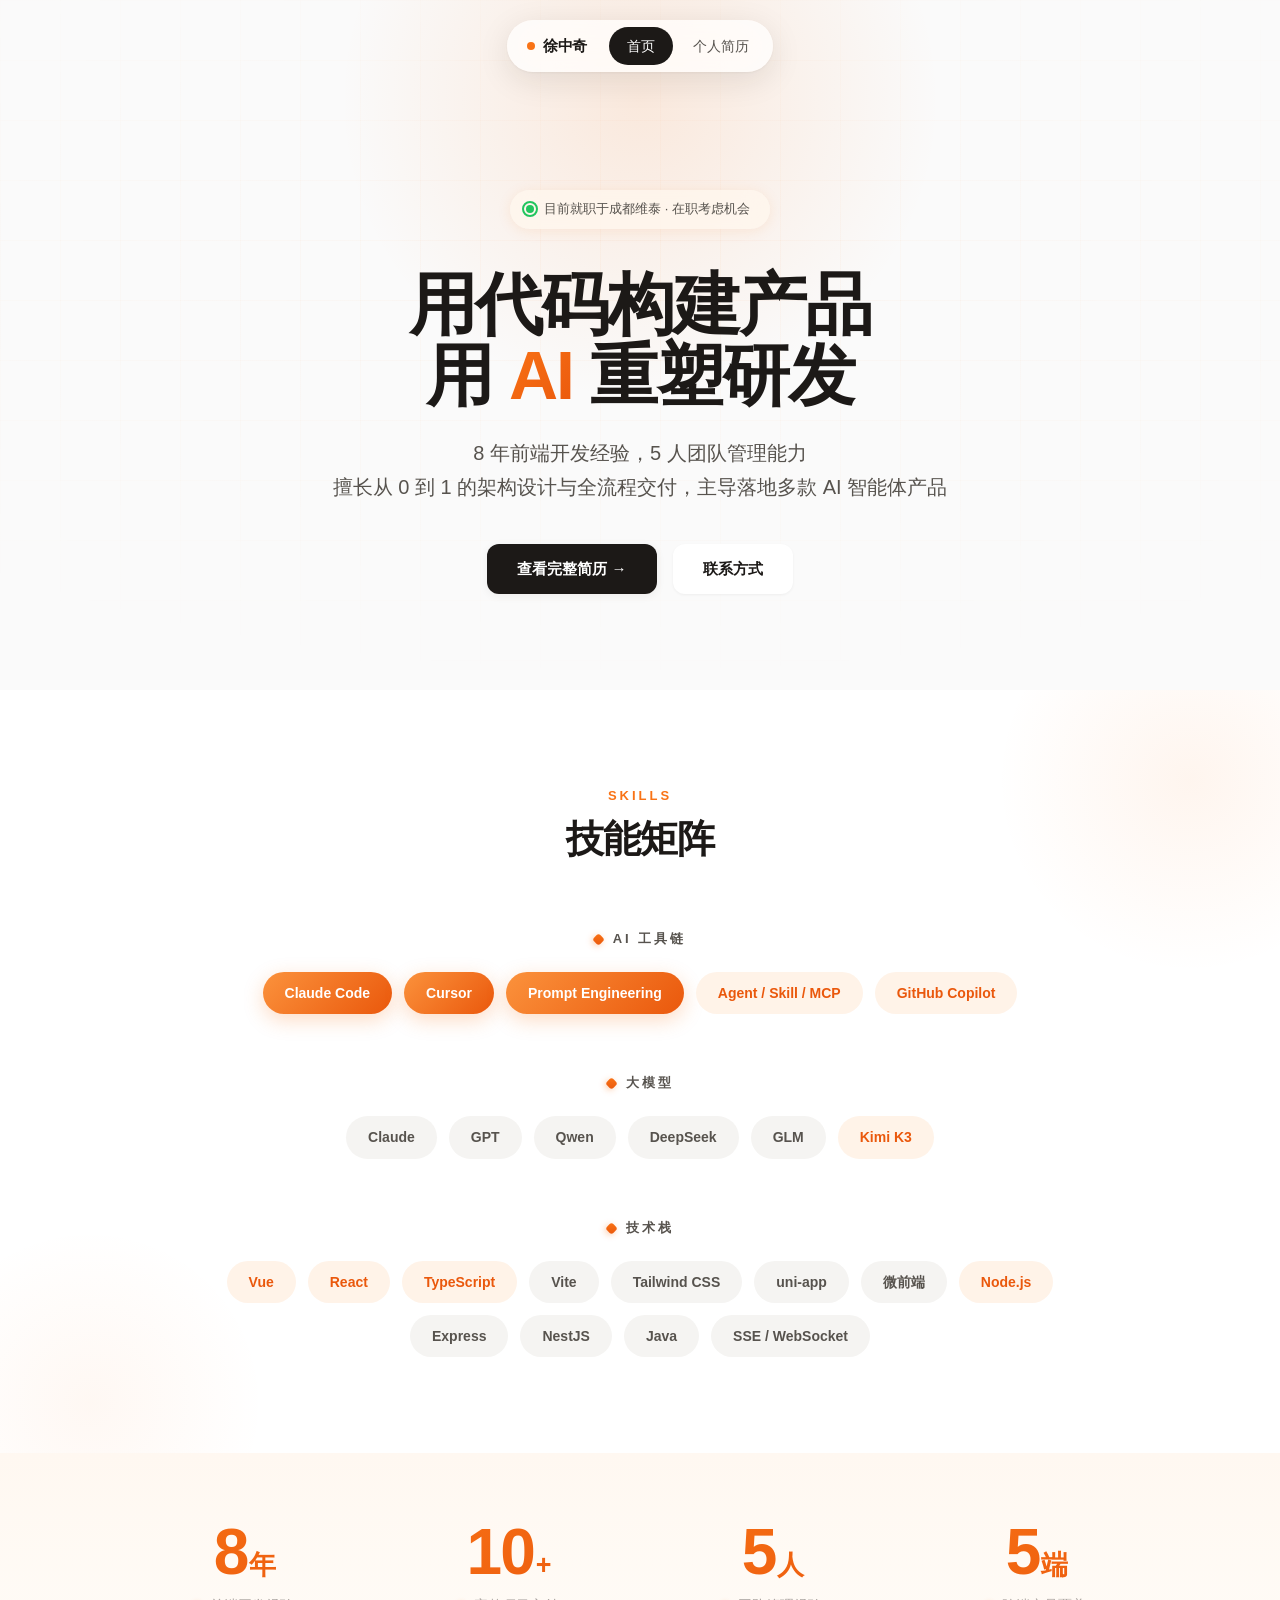
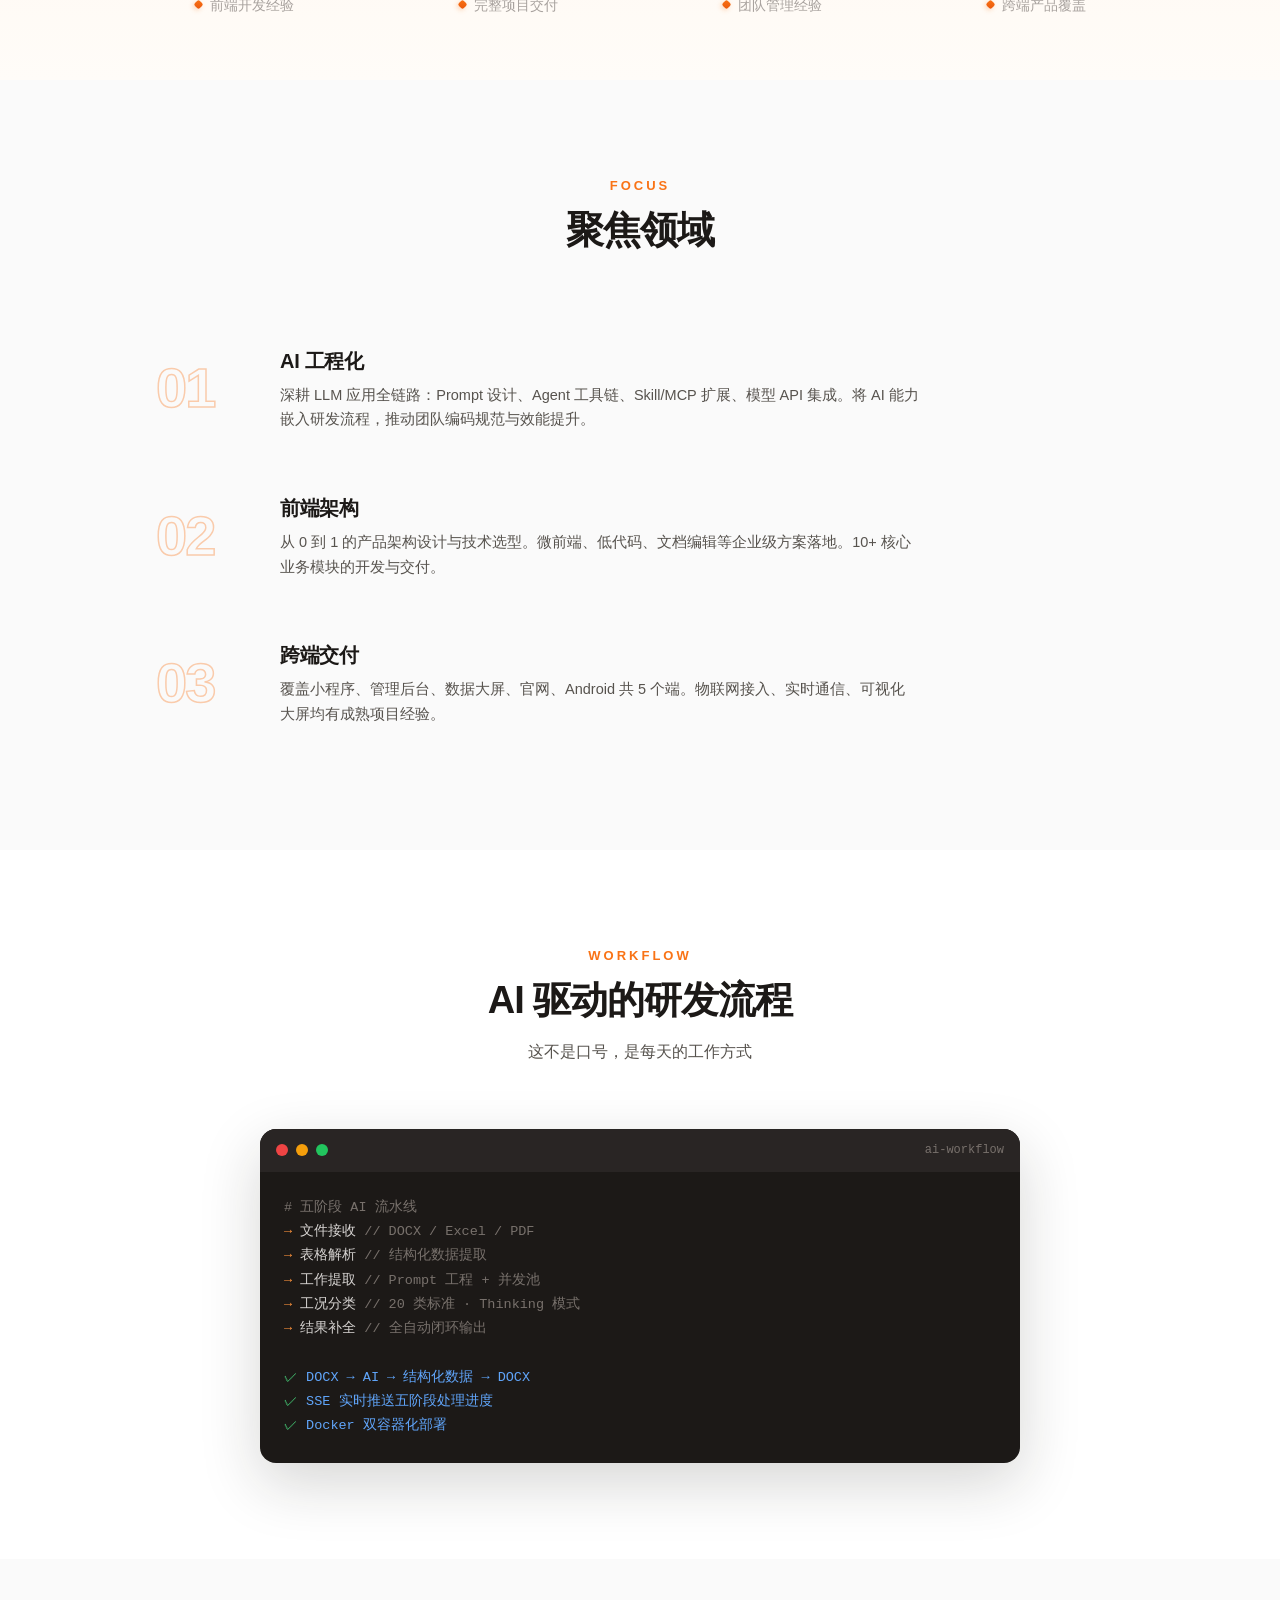
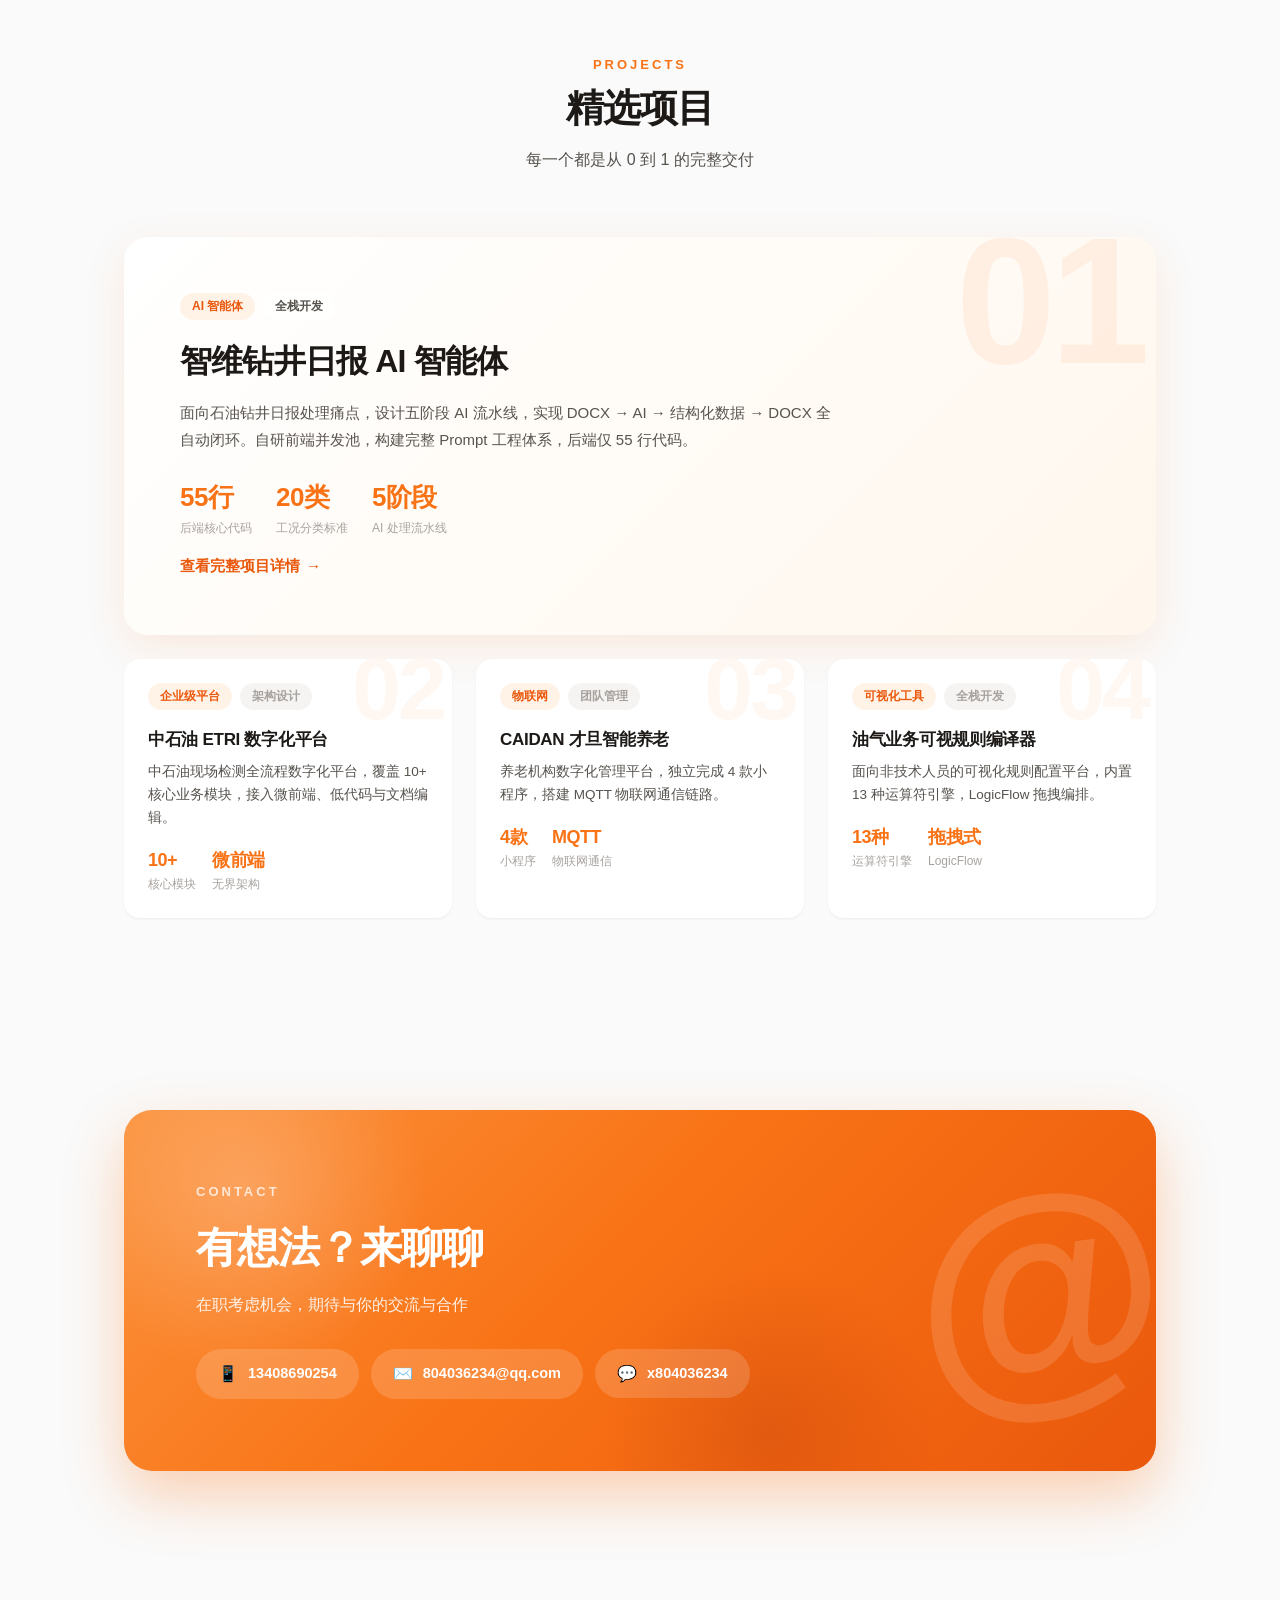
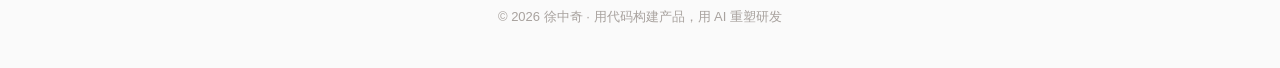
==== index.html @ 9c31835d "fix: init" ====
<!DOCTYPE html>
<html lang="zh-CN">
<head>
    <meta charset="UTF-8">
    <meta name="viewport" content="width=device-width, initial-scale=1.0">
    <title>徐中奇 - 前端工程师 / AI 工程化实践者</title>
    <link rel="stylesheet" href="css/style.css">
    <noscript><style>
        .reveal { opacity: 1 !important; transform: none !important; }
        .group-tags .tag { opacity: 1 !important; transform: none !important; }
    </style></noscript>
</head>
<body>
    <!-- 悬浮胶囊导航 -->
    <nav class="navbar">
        <div class="nav-pill">
            <a href="index.html" class="nav-brand"><span class="dot"></span>徐中奇</a>
            <div class="nav-menu">
                <a href="index.html" class="nav-link active">首页</a>
                <a href="resume.html" class="nav-link">个人简历</a>
            </div>
        </div>
    </nav>

    <!-- Hero -->
    <section class="hero">
        <div class="hero-inner">
            <div class="hero-tag">
                <span class="sonar"></span>
                目前就职于成都维泰 · 在职考虑机会
            </div>
            <h1>
                用代码构建产品<br>
                用 <span class="accent">AI</span> 重塑研发
            </h1>
            <p class="hero-sub">
                8 年前端开发经验，5 人团队管理能力<br>
                擅长从 0 到 1 的架构设计与全流程交付，主导落地多款 AI 智能体产品
            </p>
            <div class="hero-actions">
                <a href="resume.html" class="btn btn-primary">查看完整简历 →</a>
                <a href="#contact" class="btn btn-outline">联系方式</a>
            </div>
        </div>
    </section>

    <!-- 技能矩阵 -->
    <section class="skills-section">
        <div class="container">
            <div class="section-head reveal">
                <div class="section-kicker">Skills</div>
                <h2 class="section-title">技能矩阵</h2>
            </div>

            <div class="skills-groups">
                <div class="skill-group reveal">
                    <div class="group-label"><span class="g-dot"></span>AI 工具链</div>
                    <div class="group-tags">
                        <span class="tag t1">Claude Code</span>
                        <span class="tag t1">Cursor</span>
                        <span class="tag t1">Prompt Engineering</span>
                        <span class="tag t2">Agent / Skill / MCP</span>
                        <span class="tag t2">GitHub Copilot</span>
                    </div>
                </div>

                <div class="skill-group reveal">
                    <div class="group-label"><span class="g-dot"></span>大模型</div>
                    <div class="group-tags">
                        <span class="tag t3">Claude</span>
                        <span class="tag t3">GPT</span>
                        <span class="tag t3">Qwen</span>
                        <span class="tag t3">DeepSeek</span>
                        <span class="tag t3">GLM</span>
                        <span class="tag t2">Kimi K3</span>
                    </div>
                </div>

                <div class="skill-group reveal">
                    <div class="group-label"><span class="g-dot"></span>技术栈</div>
                    <div class="group-tags">
                        <span class="tag t2">Vue</span>
                        <span class="tag t2">React</span>
                        <span class="tag t2">TypeScript</span>
                        <span class="tag t3">Vite</span>
                        <span class="tag t3">Tailwind CSS</span>
                        <span class="tag t3">uni-app</span>
                        <span class="tag t3">微前端</span>
                        <span class="tag t2">Node.js</span>
                        <span class="tag t3">Express</span>
                        <span class="tag t3">NestJS</span>
                        <span class="tag t3">Java</span>
                        <span class="tag t3">SSE / WebSocket</span>
                    </div>
                </div>
            </div>
        </div>
    </section>

    <!-- 数字统计 -->
    <section class="stats-section">
        <div class="container">
            <div class="stats-grid reveal">
                <div class="stat-item">
                    <div class="num" data-target="8" data-suffix="年">0</div>
                    <div class="label">前端开发经验</div>
                </div>
                <div class="stat-item">
                    <div class="num" data-target="10" data-suffix="+">0</div>
                    <div class="label">完整项目交付</div>
                </div>
                <div class="stat-item">
                    <div class="num" data-target="5" data-suffix="人">0</div>
                    <div class="label">团队管理经验</div>
                </div>
                <div class="stat-item">
                    <div class="num" data-target="5" data-suffix="端">0</div>
                    <div class="label">跨端产品覆盖</div>
                </div>
            </div>
        </div>
    </section>

    <!-- 聚焦领域 -->
    <section class="section">
        <div class="container">
            <div class="section-head reveal">
                <div class="section-kicker">Focus</div>
                <h2 class="section-title">聚焦领域</h2>
            </div>
            <div class="focus-list reveal">
                <div class="focus-row">
                    <div class="focus-num">01</div>
                    <div class="focus-body">
                        <h3>AI 工程化</h3>
                        <p>深耕 LLM 应用全链路：Prompt 设计、Agent 工具链、Skill/MCP 扩展、模型 API 集成。将 AI 能力嵌入研发流程，推动团队编码规范与效能提升。</p>
                    </div>
                    <div class="focus-arrow">→</div>
                </div>
                <div class="focus-row">
                    <div class="focus-num">02</div>
                    <div class="focus-body">
                        <h3>前端架构</h3>
                        <p>从 0 到 1 的产品架构设计与技术选型。微前端、低代码、文档编辑等企业级方案落地。10+ 核心业务模块的开发与交付。</p>
                    </div>
                    <div class="focus-arrow">→</div>
                </div>
                <div class="focus-row">
                    <div class="focus-num">03</div>
                    <div class="focus-body">
                        <h3>跨端交付</h3>
                        <p>覆盖小程序、管理后台、数据大屏、官网、Android 共 5 个端。物联网接入、实时通信、可视化大屏均有成熟项目经验。</p>
                    </div>
                    <div class="focus-arrow">→</div>
                </div>
            </div>
        </div>
    </section>

    <!-- AI 工作方式 -->
    <section class="terminal-section">
        <div class="container">
            <div class="section-head reveal">
                <div class="section-kicker">Workflow</div>
                <h2 class="section-title">AI 驱动的研发流程</h2>
                <p class="section-desc">这不是口号，是每天的工作方式</p>
            </div>
            <div class="terminal reveal">
                <div class="terminal-bar">
                    <div class="terminal-dot r"></div>
                    <div class="terminal-dot y"></div>
                    <div class="terminal-dot g"></div>
                    <div class="terminal-title">ai-workflow</div>
                </div>
                <div class="terminal-body">
                    <div><span class="c1"># 五阶段 AI 流水线</span></div>
                    <div><span class="c2">→</span> 文件接收 <span class="c1">// DOCX / Excel / PDF</span></div>
                    <div><span class="c2">→</span> 表格解析 <span class="c1">// 结构化数据提取</span></div>
                    <div><span class="c2">→</span> 工作提取 <span class="c1">// Prompt 工程 + 并发池</span></div>
                    <div><span class="c2">→</span> 工况分类 <span class="c1">// 20 类标准 · Thinking 模式</span></div>
                    <div><span class="c2">→</span> 结果补全 <span class="c1">// 全自动闭环输出</span></div>
                    <div>&nbsp;</div>
                    <div><span class="c3">✓</span> <span class="c4">DOCX → AI → 结构化数据 → DOCX</span></div>
                    <div><span class="c3">✓</span> <span class="c4">SSE 实时推送五阶段处理进度</span></div>
                    <div><span class="c3">✓</span> <span class="c4">Docker 双容器化部署</span></div>
                </div>
            </div>
        </div>
    </section>

    <!-- 项目精选 -->
    <section class="section projects-feature">
        <div class="container">
            <div class="section-head reveal">
                <div class="section-kicker">Projects</div>
                <h2 class="section-title">精选项目</h2>
                <p class="section-desc">每一个都是从 0 到 1 的完整交付</p>
            </div>

            <!-- 主打项目 -->
            <div class="proj-hero reveal">
                <div class="proj-ghost">01</div>
                <div class="proj-hero-body">
                    <div class="project-meta">
                        <span class="project-chip">AI 智能体</span>
                        <span class="project-chip dim">全栈开发</span>
                    </div>
                    <h3>智维钻井日报 AI 智能体</h3>
                    <p>面向石油钻井日报处理痛点，设计五阶段 AI 流水线，实现 DOCX → AI → 结构化数据 → DOCX 全自动闭环。自研前端并发池，构建完整 Prompt 工程体系，后端仅 55 行代码。</p>
                    <div class="project-metrics">
                        <div class="metric">
                            <div class="val">55行</div>
                            <div class="key">后端核心代码</div>
                        </div>
                        <div class="metric">
                            <div class="val">20类</div>
                            <div class="key">工况分类标准</div>
                        </div>
                        <div class="metric">
                            <div class="val">5阶段</div>
                            <div class="key">AI 处理流水线</div>
                        </div>
                    </div>
                    <a href="resume.html" class="proj-link">查看完整项目详情 <span>→</span></a>
                </div>
            </div>

            <!-- 次要项目 -->
            <div class="proj-sub-grid reveal">
                <div class="proj-sub">
                    <div class="proj-ghost">02</div>
                    <div class="project-meta">
                        <span class="project-chip">企业级平台</span>
                        <span class="project-chip dim">架构设计</span>
                    </div>
                    <h3>中石油 ETRI 数字化平台</h3>
                    <p>中石油现场检测全流程数字化平台，覆盖 10+ 核心业务模块，接入微前端、低代码与文档编辑。</p>
                    <div class="project-metrics">
                        <div class="metric">
                            <div class="val">10+</div>
                            <div class="key">核心模块</div>
                        </div>
                        <div class="metric">
                            <div class="val">微前端</div>
                            <div class="key">无界架构</div>
                        </div>
                    </div>
                </div>
                <div class="proj-sub">
                    <div class="proj-ghost">03</div>
                    <div class="project-meta">
                        <span class="project-chip">物联网</span>
                        <span class="project-chip dim">团队管理</span>
                    </div>
                    <h3>CAIDAN 才旦智能养老</h3>
                    <p>养老机构数字化管理平台，独立完成 4 款小程序，搭建 MQTT 物联网通信链路。</p>
                    <div class="project-metrics">
                        <div class="metric">
                            <div class="val">4款</div>
                            <div class="key">小程序</div>
                        </div>
                        <div class="metric">
                            <div class="val">MQTT</div>
                            <div class="key">物联网通信</div>
                        </div>
                    </div>
                </div>
                <div class="proj-sub">
                    <div class="proj-ghost">04</div>
                    <div class="project-meta">
                        <span class="project-chip">可视化工具</span>
                        <span class="project-chip dim">全栈开发</span>
                    </div>
                    <h3>油气业务可视规则编译器</h3>
                    <p>面向非技术人员的可视化规则配置平台，内置 13 种运算符引擎，LogicFlow 拖拽编排。</p>
                    <div class="project-metrics">
                        <div class="metric">
                            <div class="val">13种</div>
                            <div class="key">运算符引擎</div>
                        </div>
                        <div class="metric">
                            <div class="val">拖拽式</div>
                            <div class="key">LogicFlow</div>
                        </div>
                    </div>
                </div>
            </div>
        </div>
    </section>

    <!-- 联系方式 -->
    <section class="contact-section" id="contact">
        <div class="container">
            <div class="contact-panel reveal">
                <div class="contact-deco">@</div>
                <div class="contact-content">
                    <div class="contact-kicker">Contact</div>
                    <h2>有想法？来聊聊</h2>
                    <p>在职考虑机会，期待与你的交流与合作</p>
                    <div class="contact-chips">
                        <a href="tel:13408690254" class="c-chip">
                            <span class="ci">📱</span>
                            <span>13408690254</span>
                        </a>
                        <a href="mailto:804036234@qq.com" class="c-chip">
                            <span class="ci">✉️</span>
                            <span>804036234@qq.com</span>
                        </a>
                        <div class="c-chip">
                            <span class="ci">💬</span>
                            <span>x804036234</span>
                        </div>
                    </div>
                </div>
            </div>
        </div>
    </section>

    <footer class="footer">
        <div class="container">
            <p>&copy; 2026 徐中奇 · 用代码构建产品，用 AI 重塑研发</p>
        </div>
    </footer>

    <script>
        // 数字跳动动画
        function animateCount(el) {
            const target = parseInt(el.dataset.target, 10);
            const suffix = el.dataset.suffix || '';
            const dur = 1300;
            const start = performance.now();
            function tick(now) {
                const p = Math.min((now - start) / dur, 1);
                const eased = 1 - Math.pow(1 - p, 3);
                el.innerHTML = Math.round(target * eased) + '<span class="suffix">' + suffix + '</span>';
                if (p < 1) requestAnimationFrame(tick);
            }
            requestAnimationFrame(tick);
        }

        // 滚动渐入动画
        const io = new IntersectionObserver((entries) => {
            entries.forEach(e => {
                if (e.isIntersecting) {
                    e.target.classList.add('revealed');
                    io.unobserve(e.target);
                    if (e.target.classList.contains('stats-grid')) {
                        e.target.querySelectorAll('.num').forEach(animateCount);
                    }
                    // 入场动画播完后清除标签的延迟，让悬停反馈零延迟
                    setTimeout(() => e.target.classList.add('settled'), 1000);
                }
            });
        }, { threshold: 0.12 });
        document.querySelectorAll('.reveal').forEach(el => io.observe(el));
    </script>
</body>
</html>
---- css/style.css ----
/* ========================================
   全局样式 - 无边框设计
   层次划分方式：底色分带 / 柔和投影 / 渐变光晕 / 毛玻璃
   ======================================== */

:root {
    /* 主色调 - 橙色系统 */
    --c-accent: #f97316;
    --c-accent-light: #fb923c;
    --c-accent-pale: #fff7ed;
    --c-accent-tint: #fff3e8;
    --c-accent-dim: #ea580c;

    /* 中性色 - 高级灰 */
    --c-bg: #fafafa;
    --c-bg-card: #ffffff;
    --c-bg-soft: #f5f4f2;
    --c-text: #1c1917;
    --c-text-2: #57534e;
    --c-text-3: #a8a29e;

    /* 渐变 */
    --grad-text: linear-gradient(135deg, #f97316 0%, #ea580c 100%);
    --grad-tag: linear-gradient(135deg, #fb923c 0%, #ea580c 100%);

    /* 阴影 - 无边框设计的核心 */
    --shadow-xs: 0 1px 3px rgba(28, 25, 23, 0.05);
    --shadow-sm: 0 2px 10px rgba(28, 25, 23, 0.06);
    --shadow-md: 0 6px 24px rgba(28, 25, 23, 0.08);
    --shadow-lg: 0 12px 40px rgba(28, 25, 23, 0.10);
    --shadow-orange: 0 6px 20px rgba(249, 115, 22, 0.25);

    /* 间距 */
    --sp-xs: 8px;
    --sp-sm: 16px;
    --sp-md: 24px;
    --sp-lg: 40px;
    --sp-xl: 64px;
    --sp-2xl: 96px;

    /* 圆角 */
    --r-sm: 8px;
    --r-md: 12px;
    --r-lg: 16px;
    --r-xl: 24px;

    --font: -apple-system, BlinkMacSystemFont, 'SF Pro Display', 'Segoe UI', 'PingFang SC', 'Hiragino Sans GB', 'Microsoft YaHei', sans-serif;
    --mono: 'SF Mono', 'Fira Code', 'JetBrains Mono', Consolas, monospace;
}

* { margin: 0; padding: 0; box-sizing: border-box; }
html { scroll-behavior: smooth; }
body {
    font-family: var(--font);
    color: var(--c-text);
    background: var(--c-bg);
    line-height: 1.6;
    -webkit-font-smoothing: antialiased;
    -moz-osx-font-smoothing: grayscale;
}

::selection { background: var(--c-accent); color: white; }

.container {
    max-width: 1080px;
    margin: 0 auto;
    padding: 0 var(--sp-md);
}

a { color: inherit; }

/* ========================================
   悬浮胶囊导航 - 纯毛玻璃，无边框
   ======================================== */

.navbar {
    position: fixed;
    top: 20px;
    left: 0;
    right: 0;
    z-index: 100;
    display: flex;
    justify-content: center;
    pointer-events: none;
}

.nav-pill {
    pointer-events: auto;
    display: flex;
    align-items: center;
    gap: 6px;
    padding: 6px;
    background: rgba(255, 255, 255, 0.75);
    backdrop-filter: blur(24px) saturate(180%);
    -webkit-backdrop-filter: blur(24px) saturate(180%);
    border-radius: 100px;
    box-shadow: 0 8px 32px rgba(28, 25, 23, 0.10), 0 1px 3px rgba(28, 25, 23, 0.05);
}

.nav-brand {
    display: flex;
    align-items: center;
    gap: 8px;
    font-size: 15px;
    font-weight: 700;
    letter-spacing: -0.3px;
    text-decoration: none;
    padding: 8px 16px 8px 14px;
    border-radius: 100px;
    transition: background 0.2s;
}

.nav-brand:hover { background: var(--c-bg-soft); }

.nav-brand .dot {
    width: 8px;
    height: 8px;
    background: var(--c-accent);
    border-radius: 50%;
}

.nav-menu {
    display: flex;
    gap: 2px;
}

.nav-link {
    text-decoration: none;
    color: var(--c-text-2);
    font-size: 14px;
    font-weight: 500;
    padding: 8px 18px;
    border-radius: 100px;
    transition: all 0.2s;
}

.nav-link:hover {
    color: var(--c-text);
    background: var(--c-bg-soft);
}

.nav-link.active {
    color: white;
    background: var(--c-text);
}

/* ========================================
   首页 Hero - 底色 #fafafa，网格+光晕装饰
   ======================================== */

.hero {
    padding: 190px 0 var(--sp-2xl);
    position: relative;
    overflow: hidden;
}

.hero::before {
    content: '';
    position: absolute;
    inset: 0;
    background-image:
        linear-gradient(rgba(249, 115, 22, 0.04) 1px, transparent 1px),
        linear-gradient(90deg, rgba(249, 115, 22, 0.04) 1px, transparent 1px);
    background-size: 60px 60px;
    mask-image: radial-gradient(ellipse 80% 60% at 50% 40%, black, transparent);
    -webkit-mask-image: radial-gradient(ellipse 80% 60% at 50% 40%, black, transparent);
}

.hero::after {
    content: '';
    position: absolute;
    top: -200px;
    left: 50%;
    transform: translateX(-50%);
    width: 800px;
    height: 600px;
    background: radial-gradient(circle, rgba(249, 115, 22, 0.13) 0%, transparent 60%);
    pointer-events: none;
}

.hero-inner {
    position: relative;
    z-index: 1;
    text-align: center;
    max-width: 780px;
    margin: 0 auto;
    padding: 0 var(--sp-md);
}

.hero-tag {
    display: inline-flex;
    align-items: center;
    gap: 10px;
    padding: 9px 20px 9px 16px;
    background: rgba(255, 247, 237, 0.72);
    backdrop-filter: blur(12px);
    -webkit-backdrop-filter: blur(12px);
    border-radius: 100px;
    font-size: 13px;
    font-weight: 500;
    color: var(--c-text-2);
    margin-bottom: var(--sp-lg);
    box-shadow: 0 2px 14px rgba(249, 115, 22, 0.10);
}

/* 声呐扩散绿点 */
.sonar {
    position: relative;
    width: 8px;
    height: 8px;
    flex-shrink: 0;
}

.sonar::before {
    content: '';
    position: absolute;
    inset: 0;
    background: #22c55e;
    border-radius: 50%;
}

.sonar::after {
    content: '';
    position: absolute;
    inset: -4px;
    border: 2px solid #22c55e;
    border-radius: 50%;
    animation: sonar 1.8s ease-out infinite;
}

@keyframes sonar {
    0% { transform: scale(0.5); opacity: 0.9; }
    100% { transform: scale(1.7); opacity: 0; }
}

.hero h1 {
    font-size: clamp(40px, 7vw, 68px);
    font-weight: 800;
    letter-spacing: -2px;
    line-height: 1.05;
    margin-bottom: var(--sp-md);
}

.hero h1 .accent {
    background: var(--grad-text);
    -webkit-background-clip: text;
    -webkit-text-fill-color: transparent;
    background-clip: text;
}

.hero-sub {
    font-size: clamp(16px, 2.5vw, 20px);
    color: var(--c-text-2);
    line-height: 1.7;
    max-width: 620px;
    margin: 0 auto var(--sp-lg);
}

.hero-actions {
    display: flex;
    gap: var(--sp-sm);
    justify-content: center;
    flex-wrap: wrap;
}

.btn {
    display: inline-flex;
    align-items: center;
    gap: 8px;
    padding: 13px 30px;
    border-radius: 12px;
    text-decoration: none;
    font-weight: 600;
    font-size: 15px;
    transition: all 0.25s;
    border: none;
    cursor: pointer;
}

.btn-primary {
    background: var(--c-text);
    color: white;
    box-shadow: var(--shadow-sm);
}

.btn-primary:hover {
    transform: translateY(-2px);
    box-shadow: var(--shadow-md);
    background: #000;
}

.btn-outline {
    background: var(--c-bg-card);
    color: var(--c-text);
    box-shadow: var(--shadow-xs);
}

.btn-outline:hover {
    transform: translateY(-2px);
    box-shadow: var(--shadow-sm);
}

/* ========================================
   技能矩阵 - 白色底带 + 环境光晕，无容器无框
   ======================================== */

.skills-section {
    padding: var(--sp-2xl) 0;
    background: var(--c-bg-card);
    position: relative;
    overflow: hidden;
}

/* 环境光晕代替边框装饰 */
.skills-section::before {
    content: '';
    position: absolute;
    top: -120px;
    right: -120px;
    width: 420px;
    height: 420px;
    background: radial-gradient(circle, rgba(249, 115, 22, 0.07) 0%, transparent 65%);
    pointer-events: none;
}

.skills-section::after {
    content: '';
    position: absolute;
    bottom: -140px;
    left: -100px;
    width: 380px;
    height: 380px;
    background: radial-gradient(circle, rgba(249, 115, 22, 0.05) 0%, transparent 65%);
    pointer-events: none;
}

.skills-section .container {
    position: relative;
    z-index: 1;
}

.skills-groups {
    display: flex;
    flex-direction: column;
    gap: 56px;
    max-width: 840px;
    margin: 0 auto;
}

.skill-group {
    text-align: center;
}

.group-label {
    display: inline-flex;
    align-items: center;
    gap: 10px;
    font-size: 13px;
    font-weight: 700;
    color: var(--c-text-2);
    text-transform: uppercase;
    letter-spacing: 3px;
    margin-bottom: 22px;
}

.g-dot {
    width: 9px;
    height: 9px;
    border-radius: 3px;
    background: var(--grad-text);
    transform: rotate(45deg);
    box-shadow: 0 2px 6px rgba(249, 115, 22, 0.35);
}

.group-tags {
    display: flex;
    flex-wrap: wrap;
    gap: 12px;
    justify-content: center;
}

/* 三级标签体系：实心渐变 / 浅橙 / 暖灰 */
.tag {
    padding: 10px 22px;
    border-radius: 100px;
    font-size: 14px;
    font-weight: 600;
    cursor: default;
    opacity: 0;
    transform: translateY(16px) scale(0.97);
    transition:
        opacity 0.5s ease,
        transform 0.55s cubic-bezier(0.34, 1.56, 0.64, 1),
        box-shadow 0.25s ease,
        background 0.25s ease,
        color 0.25s ease;
    transition-delay: var(--d, 0s);
}

.reveal.revealed .group-tags .tag {
    opacity: 1;
    transform: translateY(0) scale(1);
}

.reveal.settled .group-tags .tag {
    transition-delay: 0s;
}

/* 入场 stagger 节奏 */
.group-tags .tag:nth-child(1)  { --d: 0.03s; }
.group-tags .tag:nth-child(2)  { --d: 0.06s; }
.group-tags .tag:nth-child(3)  { --d: 0.09s; }
.group-tags .tag:nth-child(4)  { --d: 0.12s; }
.group-tags .tag:nth-child(5)  { --d: 0.15s; }
.group-tags .tag:nth-child(6)  { --d: 0.18s; }
.group-tags .tag:nth-child(7)  { --d: 0.21s; }
.group-tags .tag:nth-child(8)  { --d: 0.24s; }
.group-tags .tag:nth-child(9)  { --d: 0.27s; }
.group-tags .tag:nth-child(10) { --d: 0.30s; }
.group-tags .tag:nth-child(11) { --d: 0.33s; }
.group-tags .tag:nth-child(12) { --d: 0.36s; }

.tag.t1 {
    background: var(--grad-tag);
    color: white;
    box-shadow: var(--shadow-orange);
}

.tag.t1:hover {
    transform: translateY(-3px) scale(1.05);
    box-shadow: 0 10px 28px rgba(249, 115, 22, 0.38);
}

.tag.t2 {
    background: var(--c-accent-tint);
    color: var(--c-accent-dim);
}

.tag.t2:hover {
    transform: translateY(-3px) scale(1.05);
    background: #ffe8d3;
    box-shadow: 0 8px 20px rgba(249, 115, 22, 0.16);
}

.tag.t3 {
    background: var(--c-bg-soft);
    color: var(--c-text-2);
}

.tag.t3:hover {
    transform: translateY(-3px) scale(1.05);
    background: #eceae7;
    color: var(--c-text);
    box-shadow: 0 8px 20px rgba(28, 25, 23, 0.08);
}

/* ========================================
   数字统计 - 浅橙渐变底带（颜色变化即分隔）
   ======================================== */

.stats-section {
    padding: var(--sp-xl) 0;
    background: linear-gradient(180deg, #fff8f1 0%, #fffcf8 100%);
}

.stats-grid {
    display: grid;
    grid-template-columns: repeat(4, 1fr);
    gap: var(--sp-md);
    text-align: center;
}

.stat-item .num {
    font-size: clamp(44px, 6vw, 64px);
    font-weight: 800;
    letter-spacing: -2px;
    background: var(--grad-text);
    -webkit-background-clip: text;
    -webkit-text-fill-color: transparent;
    background-clip: text;
    line-height: 1.1;
    font-variant-numeric: tabular-nums;
}

.stat-item .num .suffix {
    font-size: 0.42em;
    font-weight: 700;
    margin-left: 2px;
}

.stat-item .label {
    display: inline-flex;
    align-items: center;
    gap: 8px;
    font-size: 14px;
    color: var(--c-text-3);
    margin-top: 6px;
    font-weight: 500;
}

/* 标签前的橙色小菱形 */
.stat-item .label::before {
    content: '';
    width: 7px;
    height: 7px;
    border-radius: 2px;
    background: var(--grad-text);
    transform: rotate(45deg);
    box-shadow: 0 2px 5px rgba(249, 115, 22, 0.3);
}

/* ========================================
   聚焦领域 - body 底色，白卡悬浮
   ======================================== */

.section {
    padding: var(--sp-2xl) 0;
}

.section-head {
    text-align: center;
    margin-bottom: var(--sp-xl);
}

.section-kicker {
    font-size: 13px;
    font-weight: 600;
    color: var(--c-accent);
    text-transform: uppercase;
    letter-spacing: 3px;
    margin-bottom: 12px;
}

.section-title {
    font-size: clamp(28px, 4vw, 38px);
    font-weight: 800;
    letter-spacing: -1px;
    line-height: 1.15;
}

.section-desc {
    font-size: 16px;
    color: var(--c-text-2);
    max-width: 560px;
    margin: 16px auto 0;
}

/* 聚焦领域 - 编辑风序号横排 */
.focus-list {
    display: flex;
    flex-direction: column;
    gap: 4px;
}

.focus-row {
    display: flex;
    align-items: center;
    gap: var(--sp-lg);
    padding: 28px 32px;
    border-radius: var(--r-lg);
    transition: all 0.35s cubic-bezier(0.16, 1, 0.3, 1);
    position: relative;
}

.focus-row:hover {
    background: linear-gradient(90deg, #fff7ed 0%, rgba(255, 247, 237, 0) 100%);
    transform: translateX(12px);
}

/* 描边序号：悬停时渐变填充 */
.focus-num {
    font-size: 56px;
    font-weight: 800;
    letter-spacing: -2px;
    line-height: 1;
    color: transparent;
    -webkit-text-stroke: 1.5px rgba(249, 115, 22, 0.35);
    transition: all 0.35s;
    flex-shrink: 0;
    width: 84px;
}

.focus-row:hover .focus-num {
    background: var(--grad-text);
    -webkit-background-clip: text;
    -webkit-text-fill-color: transparent;
    background-clip: text;
    -webkit-text-stroke: 0px transparent;
}

.focus-body h3 {
    font-size: 20px;
    font-weight: 700;
    letter-spacing: -0.3px;
    margin-bottom: 6px;
    transition: color 0.3s;
}

.focus-row:hover .focus-body h3 {
    color: var(--c-accent-dim);
}

.focus-body p {
    font-size: 14.5px;
    color: var(--c-text-2);
    line-height: 1.7;
    max-width: 640px;
}

/* 右侧滑出箭头 */
.focus-arrow {
    margin-left: auto;
    width: 44px;
    height: 44px;
    border-radius: 50%;
    background: var(--grad-tag);
    color: white;
    display: flex;
    align-items: center;
    justify-content: center;
    font-size: 18px;
    opacity: 0;
    transform: translateX(-12px);
    transition: all 0.35s cubic-bezier(0.34, 1.56, 0.64, 1);
    flex-shrink: 0;
    box-shadow: var(--shadow-orange);
}

.focus-row:hover .focus-arrow {
    opacity: 1;
    transform: translateX(0);
}

/* ========================================
   终端 - 白色底带 + 深色终端块
   ======================================== */

.terminal-section {
    padding: var(--sp-2xl) 0;
    background: var(--c-bg-card);
}

.terminal {
    background: #1c1917;
    border-radius: var(--r-lg);
    overflow: hidden;
    box-shadow: 0 20px 60px rgba(28, 25, 23, 0.18);
    max-width: 760px;
    margin: 0 auto;
}

.terminal-bar {
    display: flex;
    align-items: center;
    gap: 8px;
    padding: 12px 16px;
    background: #292524;
}

.terminal-dot {
    width: 12px;
    height: 12px;
    border-radius: 50%;
}

.terminal-dot.r { background: #ef4444; }
.terminal-dot.y { background: #f59e0b; }
.terminal-dot.g { background: #22c55e; }

.terminal-title {
    margin-left: auto;
    font-size: 12px;
    color: #78716c;
    font-family: var(--mono);
}

.terminal-body {
    padding: var(--sp-md);
    font-family: var(--mono);
    font-size: 13.5px;
    line-height: 1.8;
    color: #d6d3d1;
}

.terminal-body .c1 { color: #78716c; }
.terminal-body .c2 { color: #fb923c; }
.terminal-body .c3 { color: #4ade80; }
.terminal-body .c4 { color: #60a5fa; }

/* ========================================
   项目精选 - body 底色，白卡悬浮
   ======================================== */

.projects-feature {
    /* 与上下共用 body 底色 */
}

/* 幽灵大水印序号（共用） */
.proj-ghost {
    position: absolute;
    font-weight: 800;
    line-height: 1;
    color: rgba(249, 115, 22, 0.08);
    pointer-events: none;
    user-select: none;
    transition: color 0.35s;
}

/* 主打项目：全宽浅橙渐变卡 */
.proj-hero {
    position: relative;
    background: linear-gradient(135deg, #ffffff 0%, #fff7ed 100%);
    border-radius: var(--r-xl);
    padding: clamp(32px, 5vw, 56px);
    box-shadow: 0 12px 40px rgba(249, 115, 22, 0.12);
    overflow: hidden;
    margin-bottom: var(--sp-md);
    transition: all 0.35s;
}

.proj-hero:hover {
    box-shadow: 0 20px 60px rgba(249, 115, 22, 0.20);
    transform: translateY(-4px);
}

.proj-hero .proj-ghost {
    top: -26px;
    right: 12px;
    font-size: clamp(120px, 16vw, 180px);
    letter-spacing: -6px;
}

.proj-hero:hover .proj-ghost {
    color: rgba(249, 115, 22, 0.15);
}

.proj-hero-body {
    position: relative;
    z-index: 1;
    max-width: 660px;
}

.proj-hero h3 {
    font-size: clamp(24px, 3.5vw, 32px);
    font-weight: 800;
    letter-spacing: -0.8px;
    margin-bottom: 12px;
}

.proj-hero p {
    font-size: 15px;
    color: var(--c-text-2);
    line-height: 1.8;
    margin-bottom: var(--sp-md);
}

/* 详情链接：箭头滑动 */
.proj-link {
    display: inline-flex;
    align-items: center;
    gap: 6px;
    margin-top: var(--sp-sm);
    color: var(--c-accent-dim);
    font-weight: 700;
    font-size: 15px;
    text-decoration: none;
}

.proj-link span {
    transition: transform 0.25s;
}

.proj-link:hover span {
    transform: translateX(5px);
}

/* 次要项目：三列 */
.proj-sub-grid {
    display: grid;
    grid-template-columns: repeat(3, 1fr);
    gap: var(--sp-md);
}

.proj-sub {
    position: relative;
    background: var(--c-bg-card);
    border-radius: var(--r-lg);
    padding: var(--sp-md);
    box-shadow: var(--shadow-xs);
    overflow: hidden;
    transition: all 0.3s;
}

.proj-sub:hover {
    box-shadow: var(--shadow-md);
    transform: translateY(-4px);
}

.proj-sub .proj-ghost {
    top: -14px;
    right: 8px;
    font-size: 88px;
    letter-spacing: -3px;
    color: rgba(249, 115, 22, 0.06);
}

.proj-sub:hover .proj-ghost {
    color: rgba(249, 115, 22, 0.12);
}

.proj-sub h3 {
    font-size: 17px;
    font-weight: 700;
    letter-spacing: -0.3px;
    margin-bottom: 8px;
    position: relative;
    z-index: 1;
}

.proj-sub p {
    font-size: 13.5px;
    color: var(--c-text-2);
    line-height: 1.7;
    margin-bottom: var(--sp-sm);
    position: relative;
    z-index: 1;
}

.proj-sub .project-meta,
.proj-sub .project-metrics {
    position: relative;
    z-index: 1;
}

.project-meta {
    display: flex;
    gap: 8px;
    margin-bottom: var(--sp-sm);
    flex-wrap: wrap;
}

.project-chip {
    font-size: 12px;
    font-weight: 600;
    padding: 4px 12px;
    border-radius: 100px;
    background: var(--c-accent-tint);
    color: var(--c-accent-dim);
}

.project-chip.dim {
    background: var(--c-bg-soft);
    color: var(--c-text-3);
}

.proj-hero .project-chip.dim {
    background: rgba(255, 255, 255, 0.85);
    color: var(--c-text-2);
}

.project-metrics {
    display: flex;
    gap: var(--sp-md);
    margin-top: var(--sp-sm);
}

.proj-sub .project-metrics {
    gap: var(--sp-sm);
}

.metric .val {
    font-size: 22px;
    font-weight: 800;
    color: var(--c-accent);
    letter-spacing: -0.5px;
}

.proj-hero .metric .val {
    font-size: 26px;
}

.proj-sub .metric .val {
    font-size: 18px;
}

.metric .key {
    font-size: 12px;
    color: var(--c-text-3);
}

/* ========================================
   联系部分 - 白色底带
   ======================================== */

.contact-section {
    padding: var(--sp-2xl) 0;
}

/* 橙色渐变大幕布 */
.contact-panel {
    position: relative;
    border-radius: 28px;
    background: linear-gradient(135deg, #fb923c 0%, #f97316 45%, #ea580c 100%);
    padding: clamp(44px, 6vw, 72px);
    overflow: hidden;
    color: white;
    box-shadow: 0 24px 60px rgba(249, 115, 22, 0.32);
}

/* 内部光晕：左上亮、右下深，增加层次 */
.contact-panel::before {
    content: '';
    position: absolute;
    top: -120px;
    left: -80px;
    width: 400px;
    height: 400px;
    background: radial-gradient(circle, rgba(255, 255, 255, 0.22) 0%, transparent 65%);
    pointer-events: none;
}

.contact-panel::after {
    content: '';
    position: absolute;
    bottom: -140px;
    right: 20%;
    width: 360px;
    height: 360px;
    background: radial-gradient(circle, rgba(194, 65, 12, 0.35) 0%, transparent 65%);
    pointer-events: none;
}

/* 巨大的 @ 水印 */
.contact-deco {
    position: absolute;
    right: -10px;
    top: 50%;
    transform: translateY(-50%) rotate(-8deg);
    font-size: clamp(160px, 22vw, 260px);
    font-weight: 800;
    line-height: 1;
    color: rgba(255, 255, 255, 0.13);
    pointer-events: none;
    user-select: none;
}

.contact-content {
    position: relative;
    z-index: 1;
    max-width: 580px;
}

.contact-kicker {
    font-size: 13px;
    font-weight: 600;
    color: rgba(255, 255, 255, 0.75);
    text-transform: uppercase;
    letter-spacing: 3px;
}

.contact-content h2 {
    font-size: clamp(30px, 4.5vw, 42px);
    font-weight: 800;
    letter-spacing: -1px;
    margin: 12px 0 10px;
}

.contact-content p {
    color: rgba(255, 255, 255, 0.88);
    font-size: 16px;
    margin-bottom: 32px;
}

/* 磨砂玻璃质感胶囊 */
.contact-chips {
    display: flex;
    flex-wrap: wrap;
    gap: 12px;
}

.c-chip {
    display: inline-flex;
    align-items: center;
    gap: 10px;
    padding: 12px 22px;
    border-radius: 100px;
    background: rgba(255, 255, 255, 0.16);
    backdrop-filter: blur(12px);
    -webkit-backdrop-filter: blur(12px);
    color: white;
    font-size: 14.5px;
    font-weight: 600;
    text-decoration: none;
    transition: all 0.25s;
}

.c-chip:hover {
    background: rgba(255, 255, 255, 0.32);
    transform: translateY(-2px);
    box-shadow: 0 8px 20px rgba(194, 65, 12, 0.25);
}

.c-chip .ci {
    font-size: 16px;
}

/* ========================================
   页脚 - body 底色，无边框
   ======================================== */

.footer {
    padding: var(--sp-lg) 0;
    text-align: center;
    color: var(--c-text-3);
    font-size: 13px;
}

/* ========================================
   滚动渐入动画
   ======================================== */

.reveal {
    opacity: 0;
    transform: translateY(28px);
    transition: opacity 0.7s cubic-bezier(0.16, 1, 0.3, 1), transform 0.7s cubic-bezier(0.16, 1, 0.3, 1);
}

.reveal.revealed {
    opacity: 1;
    transform: none;
}

@media (prefers-reduced-motion: reduce) {
    .reveal { opacity: 1; transform: none; transition: none; }
    .group-tags .tag { opacity: 1; transform: none; transition: none; }
}

/* ========================================
   简历页 - 杂志编辑风
   超大姓名 / 巨型水印序号 / 错落卡片 / 漂浮装饰
   ======================================== */

.resume-page {
    position: relative;
    overflow: hidden;
}

/* 页头 */
.r-hero {
    max-width: 880px;
    margin: 0 auto;
    padding: 170px var(--sp-md) 48px;
    position: relative;
}

/* 右上橙色光晕 */
.r-hero::before {
    content: '';
    position: absolute;
    top: 40px;
    right: -140px;
    width: 380px;
    height: 380px;
    background: radial-gradient(circle, rgba(249, 115, 22, 0.11) 0%, transparent 65%);
    pointer-events: none;
}

/* 左下点阵装饰 */
.r-hero::after {
    content: '';
    position: absolute;
    bottom: 10px;
    left: -30px;
    width: 150px;
    height: 110px;
    background-image: radial-gradient(rgba(249, 115, 22, 0.28) 1.2px, transparent 1.2px);
    background-size: 16px 16px;
    mask-image: linear-gradient(135deg, black, transparent 75%);
    -webkit-mask-image: linear-gradient(135deg, black, transparent 75%);
    pointer-events: none;
}

.r-kicker {
    font-family: var(--mono);
    font-size: 13px;
    font-weight: 600;
    color: var(--c-accent);
    letter-spacing: 3px;
    text-transform: uppercase;
}

.r-name {
    font-size: clamp(54px, 9vw, 88px);
    font-weight: 800;
    letter-spacing: -3px;
    line-height: 1.05;
    margin: 14px 0 10px;
}

.r-name .accent {
    background: var(--grad-text);
    -webkit-background-clip: text;
    -webkit-text-fill-color: transparent;
    background-clip: text;
}

.r-role {
    font-size: clamp(17px, 2.5vw, 21px);
    color: var(--c-text-2);
}

.r-role span {
    background: var(--grad-text);
    -webkit-background-clip: text;
    -webkit-text-fill-color: transparent;
    background-clip: text;
    font-weight: 700;
}

.r-chips {
    display: flex;
    flex-wrap: wrap;
    gap: 10px;
    margin-top: 30px;
}

.r-chip {
    padding: 9px 18px;
    background: var(--c-bg-card);
    border-radius: 100px;
    box-shadow: var(--shadow-xs);
    font-size: 13.5px;
    font-weight: 500;
    color: var(--c-text-2);
    text-decoration: none;
    transition: all 0.25s;
}

a.r-chip:hover {
    background: var(--c-accent-pale);
    color: var(--c-accent-dim);
    transform: translateY(-2px);
    box-shadow: var(--shadow-sm);
}

.r-chip.hl {
    background: var(--c-accent-tint);
    color: var(--c-accent-dim);
    font-weight: 600;
}

.r-intent {
    margin-top: 26px;
    font-size: 15px;
    color: var(--c-text-2);
    display: flex;
    align-items: center;
    flex-wrap: wrap;
    gap: 4px;
}

.r-intent .i-label {
    font-family: var(--mono);
    font-size: 11px;
    font-weight: 700;
    letter-spacing: 2px;
    color: var(--c-accent);
    background: var(--c-accent-tint);
    padding: 4px 10px;
    border-radius: 6px;
    margin-right: 10px;
}

.r-intent strong { color: var(--c-text); }
.r-intent .i-sep { color: var(--c-text-3); margin: 0 6px; }

/* 主体流 */
.r-flow {
    max-width: 880px;
    margin: 0 auto;
    padding: 40px var(--sp-md) var(--sp-2xl);
}

.r-section {
    position: relative;
    margin-bottom: 110px;
}

.r-section:last-child { margin-bottom: 0; }

/* 巨型水印序号 */
.r-watermark {
    position: absolute;
    top: -60px;
    left: -26px;
    z-index: 0;
    font-size: clamp(96px, 15vw, 150px);
    font-weight: 800;
    letter-spacing: -6px;
    line-height: 1;
    color: rgba(249, 115, 22, 0.07);
    pointer-events: none;
    user-select: none;
}

.r-section > *:not(.r-watermark) {
    position: relative;
    z-index: 1;
}

.r-title {
    font-size: clamp(26px, 4vw, 34px);
    font-weight: 800;
    letter-spacing: -1px;
    margin: 10px 0 30px;
}

/* 个人优势 - 宣言式排版 */
.manifesto {
    position: relative;
    padding-top: 8px;
}

.manifesto::before {
    content: '「';
    position: absolute;
    left: -38px;
    top: -30px;
    font-size: 72px;
    font-weight: 800;
    line-height: 1;
    background: var(--grad-text);
    -webkit-background-clip: text;
    -webkit-text-fill-color: transparent;
    background-clip: text;
    opacity: 0.55;
}

.manifesto p {
    font-size: 16.5px;
    line-height: 2;
    color: var(--c-text-2);
    margin-bottom: 18px;
}

.manifesto p:last-child { margin-bottom: 0; }

/* 时间轴 - 渐变竖线 */
.timeline {
    position: relative;
    padding-left: 24px;
}

.timeline::before {
    content: '';
    position: absolute;
    left: 7px;
    top: 10px;
    bottom: 10px;
    width: 2px;
    background: linear-gradient(to bottom, var(--c-accent-light) 0%, rgba(251, 146, 60, 0.05) 100%);
    border-radius: 1px;
}

.tl-item {
    position: relative;
    padding-bottom: var(--sp-md);
}

.tl-item:last-child { padding-bottom: 0; }

.tl-dot {
    position: absolute;
    left: -24px;
    top: 24px;
    width: 16px;
    height: 16px;
    border-radius: 50%;
    background: var(--c-bg-card);
    border: 3px solid var(--c-accent);
    z-index: 1;
    box-shadow: 0 2px 8px rgba(249, 115, 22, 0.3);
}

.tl-card {
    background: var(--c-bg-card);
    border-radius: var(--r-lg);
    padding: var(--sp-md);
    box-shadow: var(--shadow-xs);
    transition: all 0.25s;
}

.tl-card:hover {
    box-shadow: var(--shadow-md);
    transform: translateY(-2px);
}

/* 现任公司卡片：浅橙渐变底 */
.tl-card.featured {
    background: linear-gradient(135deg, #ffffff 0%, #fff7ed 100%);
    box-shadow: 0 8px 30px rgba(249, 115, 22, 0.12);
}

.tl-card.featured:hover {
    box-shadow: 0 14px 44px rgba(249, 115, 22, 0.20);
}

.tl-top {
    display: flex;
    justify-content: space-between;
    align-items: flex-start;
    gap: var(--sp-sm);
    margin-bottom: var(--sp-sm);
    flex-wrap: wrap;
}

.tl-top h3 {
    font-size: 17px;
    font-weight: 700;
}

.tl-pos {
    font-size: 13.5px;
    color: var(--c-text-3);
    margin-top: 2px;
}

.tl-date {
    font-family: var(--mono);
    font-size: 12.5px;
    font-weight: 600;
    color: var(--c-accent-dim);
    background: var(--c-accent-tint);
    padding: 4px 12px;
    border-radius: 100px;
    white-space: nowrap;
    flex-shrink: 0;
}

.tl-card ul { list-style: none; }

.tl-card li {
    position: relative;
    padding-left: 16px;
    margin-bottom: 6px;
    font-size: 14px;
    line-height: 1.75;
    color: var(--c-text-2);
}

.tl-card li:last-child { margin-bottom: 0; }

.tl-card li::before {
    content: '';
    position: absolute;
    left: 0;
    top: 10px;
    width: 6px;
    height: 6px;
    border-radius: 50%;
    background: var(--c-accent-light);
}

/* 项目流 - 错落布局 */
.proj-flow .proj-card:nth-child(even) {
    margin-left: clamp(0px, 4vw, 40px);
}

.proj-flow .proj-card:nth-child(odd):not(.featured) {
    margin-right: clamp(0px, 4vw, 40px);
}

.proj-card {
    background: var(--c-bg-card);
    border-radius: var(--r-lg);
    padding: var(--sp-md) var(--sp-lg);
    margin-bottom: var(--sp-lg);
    box-shadow: var(--shadow-xs);
    transition: all 0.3s;
}

.proj-card:hover {
    box-shadow: var(--shadow-md);
    transform: translateY(-3px);
}

/* 重点项目：浅橙渐变底 + 橙色光晕 */
.proj-card.featured {
    background: linear-gradient(135deg, #ffffff 0%, #fff7ed 100%);
    box-shadow: 0 10px 36px rgba(249, 115, 22, 0.13);
}

.proj-card.featured:hover {
    box-shadow: 0 16px 48px rgba(249, 115, 22, 0.20);
}

.proj-index {
    display: block;
    font-family: var(--mono);
    font-size: 12px;
    font-weight: 700;
    letter-spacing: 2px;
    color: var(--c-accent);
    margin-bottom: 8px;
}

.proj-head {
    display: flex;
    align-items: flex-start;
    justify-content: space-between;
    gap: var(--sp-sm);
    flex-wrap: wrap;
    margin-bottom: var(--sp-sm);
}

.proj-head h3 {
    font-size: 18px;
    font-weight: 700;
    letter-spacing: -0.3px;
    flex: 1;
    min-width: 220px;
}

.proj-badges {
    display: flex;
    align-items: center;
    gap: 8px;
    flex-shrink: 0;
}

.proj-role {
    font-size: 12px;
    font-weight: 600;
    padding: 4px 12px;
    background: var(--grad-tag);
    color: white;
    border-radius: 100px;
    white-space: nowrap;
}

.proj-date {
    font-family: var(--mono);
    font-size: 12.5px;
    color: var(--c-text-3);
    white-space: nowrap;
}

.proj-tech {
    display: flex;
    gap: 6px;
    flex-wrap: wrap;
    margin-bottom: var(--sp-sm);
}

.proj-tech span {
    font-size: 12px;
    padding: 3px 10px;
    background: var(--c-bg-soft);
    border-radius: 100px;
    color: var(--c-text-2);
    font-family: var(--mono);
}

.proj-card.featured .proj-tech span {
    background: rgba(255, 255, 255, 0.8);
}

.proj-intro {
    font-size: 14px;
    color: var(--c-text-2);
    line-height: 1.7;
    padding: 12px 14px;
    background: var(--c-bg);
    border-radius: var(--r-sm);
    margin-bottom: var(--sp-sm);
    position: relative;
    overflow: hidden;
}

.proj-intro::before {
    content: '';
    position: absolute;
    left: 0;
    top: 0;
    bottom: 0;
    width: 3px;
    background: var(--grad-text);
}

.proj-card.featured .proj-intro {
    background: rgba(255, 255, 255, 0.75);
}

.proj-card ul { list-style: none; }

.proj-card li {
    position: relative;
    padding-left: 16px;
    margin-bottom: 6px;
    font-size: 14px;
    line-height: 1.75;
    color: var(--c-text-2);
}

.proj-card li:last-child { margin-bottom: 0; }

.proj-card li::before {
    content: '';
    position: absolute;
    left: 0;
    top: 10px;
    width: 5px;
    height: 5px;
    border-radius: 50%;
    background: var(--c-accent-light);
}

.proj-card li strong {
    color: var(--c-accent);
    font-weight: 700;
}

/* ========================================
   响应式
   ======================================== */

@media (max-width: 900px) {
    .r-hero { padding-top: 140px; }
}

@media (max-width: 768px) {
    .hero { padding-top: 150px; }
    .hero-actions { flex-direction: column; align-items: center; }
    .stats-grid { grid-template-columns: repeat(2, 1fr); gap: var(--sp-lg); }
    .proj-sub-grid { grid-template-columns: 1fr; }
    .terminal-body { font-size: 12px; }
    .skills-groups { gap: 44px; }
    .focus-row { padding: 22px 20px; gap: var(--sp-md); }
    .focus-num { font-size: 40px; width: 60px; }
    .focus-arrow { display: none; }
    .focus-row:hover { transform: none; }
    .contact-deco { right: -40px; opacity: 0.6; }
    .contact-chips { flex-direction: column; align-items: flex-start; }
    .r-watermark { top: -44px; left: -10px; }
    .manifesto::before { left: -8px; top: -44px; font-size: 52px; }
    .proj-flow .proj-card:nth-child(even),
    .proj-flow .proj-card:nth-child(odd):not(.featured) {
        margin-left: 0;
        margin-right: 0;
    }
    .proj-card { padding: var(--sp-md); }
    .tl-top { flex-direction: column; }
    .tl-date { align-self: flex-start; }
}

@media (max-width: 480px) {
    .hero h1 { font-size: 34px; }
    .section-title { font-size: 24px; }
    .nav-brand { font-size: 14px; padding: 8px 12px; }
    .nav-link { padding: 8px 12px; font-size: 13px; }
    .navbar { top: 12px; }
    .r-name { letter-spacing: -2px; }
    .r-section { margin-bottom: 80px; }
}

/* 打印 */
@media print {
    .navbar, .footer, .r-watermark, .r-hero::before, .r-hero::after { display: none; }
    .r-hero { padding-top: 20px; }
    .manifesto::before { display: none; }
    .proj-card, .tl-card { box-shadow: none; break-inside: avoid; }
    .proj-flow .proj-card:nth-child(even),
    .proj-flow .proj-card:nth-child(odd):not(.featured) {
        margin-left: 0;
        margin-right: 0;
    }
}
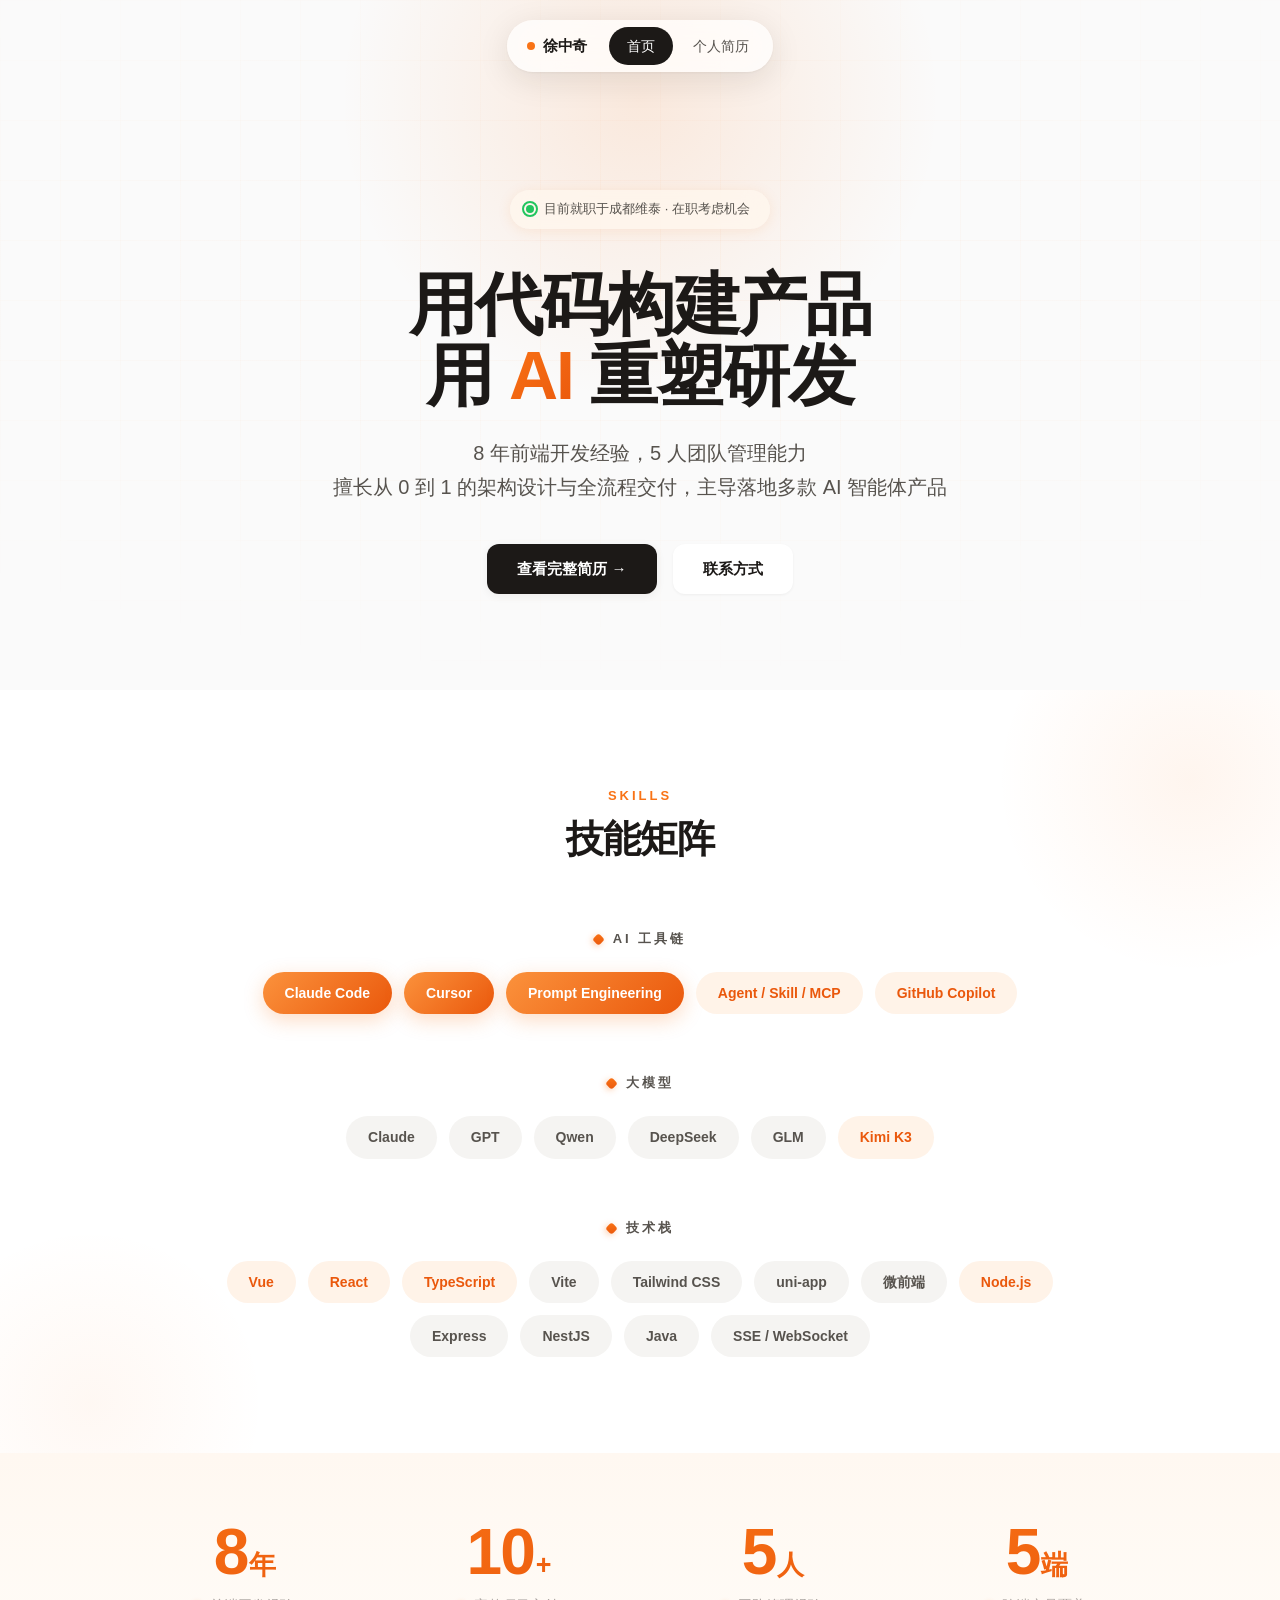
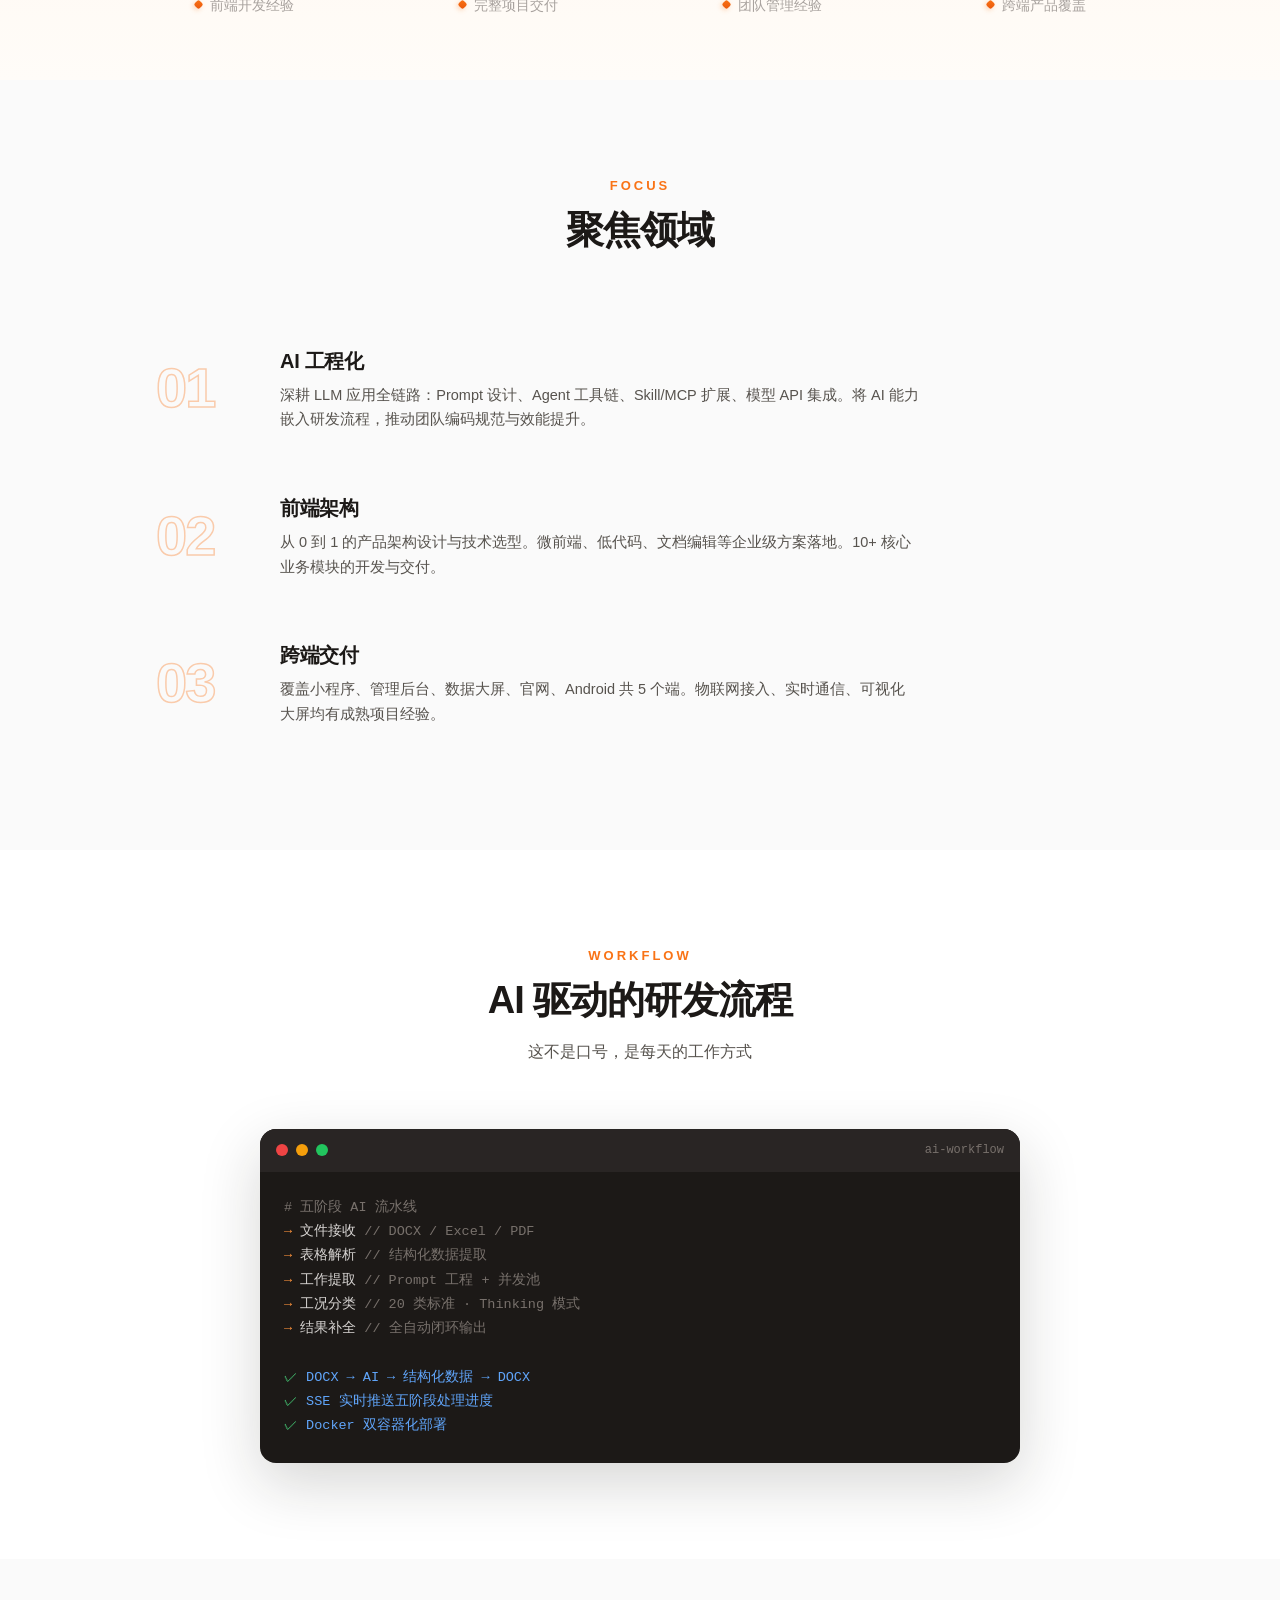
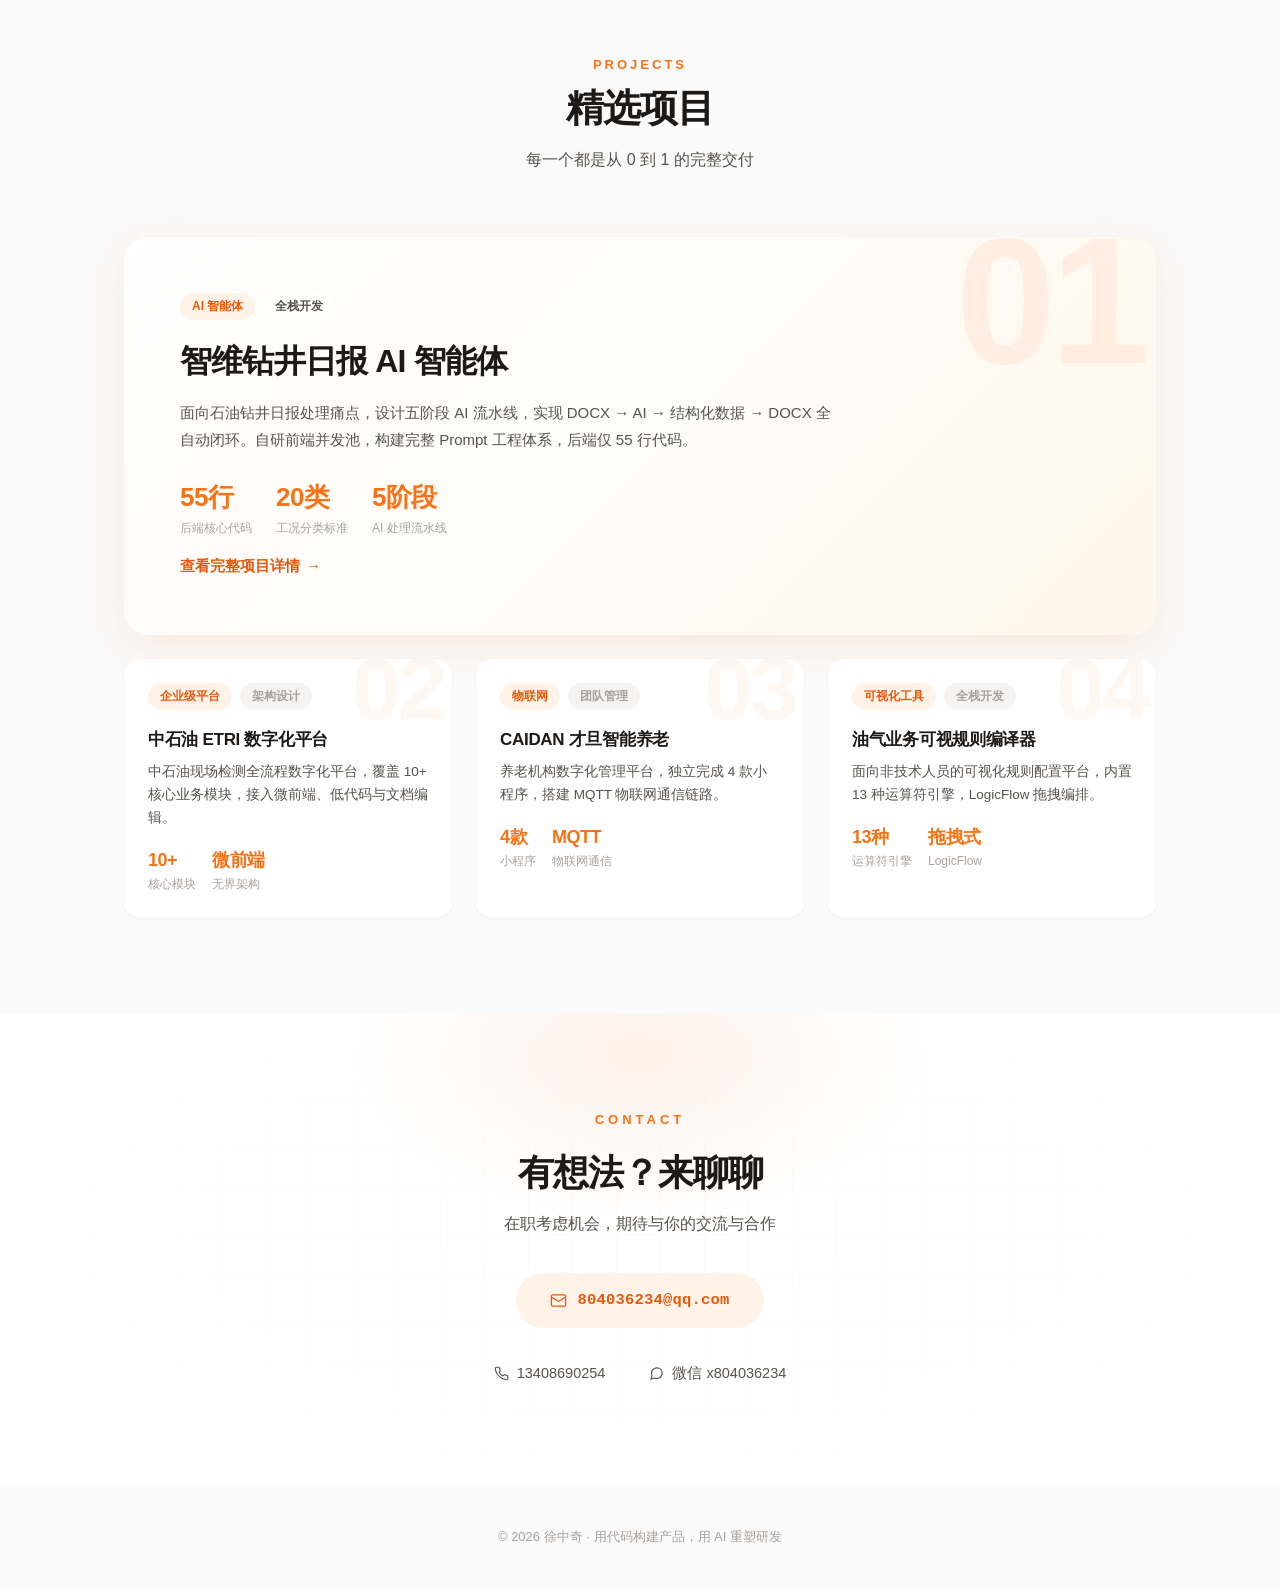
==== commit 85407990: "优化简历页头像布局：采用右上角浮动式设计" ====
--- a/index.html
+++ b/index.html
@@ -291,26 +291,30 @@
     <!-- 联系方式 -->
     <section class="contact-section" id="contact">
         <div class="container">
-            <div class="contact-panel reveal">
-                <div class="contact-deco">@</div>
-                <div class="contact-content">
-                    <div class="contact-kicker">Contact</div>
-                    <h2>有想法？来聊聊</h2>
-                    <p>在职考虑机会，期待与你的交流与合作</p>
-                    <div class="contact-chips">
-                        <a href="tel:13408690254" class="c-chip">
-                            <span class="ci">📱</span>
-                            <span>13408690254</span>
-                        </a>
-                        <a href="mailto:804036234@qq.com" class="c-chip">
-                            <span class="ci">✉️</span>
-                            <span>804036234@qq.com</span>
-                        </a>
-                        <div class="c-chip">
-                            <span class="ci">💬</span>
-                            <span>x804036234</span>
-                        </div>
-                    </div>
+            <div class="contact-inner reveal">
+                <div class="contact-kicker">Contact</div>
+                <h2>有想法？来聊聊</h2>
+                <p>在职考虑机会，期待与你的交流与合作</p>
+                <a href="mailto:804036234@qq.com" class="btn-mail">
+                    <svg class="mail-ico" viewBox="0 0 24 24" aria-hidden="true">
+                        <rect x="2" y="4" width="20" height="16" rx="2"/>
+                        <path d="m22 7-8.97 5.7a1.94 1.94 0 0 1-2.06 0L2 7"/>
+                    </svg>
+                    804036234@qq.com
+                </a>
+                <div class="contact-links">
+                    <a href="tel:13408690254" class="c-link">
+                        <svg class="ci" viewBox="0 0 24 24" aria-hidden="true">
+                            <path d="M22 16.92v3a2 2 0 0 1-2.18 2 19.79 19.79 0 0 1-8.63-3.07 19.5 19.5 0 0 1-6-6 19.79 19.79 0 0 1-3.07-8.67A2 2 0 0 1 4.11 2h3a2 2 0 0 1 2 1.72 12.84 12.84 0 0 0 .7 2.81 2 2 0 0 1-.45 2.11L8.09 9.91a16 16 0 0 0 6 6l1.27-1.27a2 2 0 0 1 2.11-.45 12.84 12.84 0 0 0 2.81.7A2 2 0 0 1 22 16.92z"/>
+                        </svg>
+                        13408690254
+                    </a>
+                    <span class="c-link c-static">
+                        <svg class="ci" viewBox="0 0 24 24" aria-hidden="true">
+                            <path d="M21 11.5a8.38 8.38 0 0 1-.9 3.8 8.5 8.5 0 0 1-7.6 4.7 8.38 8.38 0 0 1-3.8-.9L3 21l1.9-5.7a8.38 8.38 0 0 1-.9-3.8 8.5 8.5 0 0 1 4.7-7.6 8.38 8.38 0 0 1 3.8-.9h.5a8.48 8.48 0 0 1 8 8v.5z"/>
+                        </svg>
+                        微信 x804036234
+                    </span>
                 </div>
             </div>
         </div>
--- a/css/style.css
+++ b/css/style.css
@@ -894,114 +894,172 @@
 
 .contact-section {
     padding: var(--sp-2xl) 0;
-}
-
-/* 橙色渐变大幕布 */
-.contact-panel {
-    position: relative;
-    border-radius: 28px;
-    background: linear-gradient(135deg, #fb923c 0%, #f97316 45%, #ea580c 100%);
-    padding: clamp(44px, 6vw, 72px);
+    background: var(--c-bg-card);
+    position: relative;
     overflow: hidden;
-    color: white;
-    box-shadow: 0 24px 60px rgba(249, 115, 22, 0.32);
-}
-
-/* 内部光晕：左上亮、右下深，增加层次 */
-.contact-panel::before {
+}
+
+/* 氛围：顶部一缕橙色微光，克制不刺眼 */
+.contact-section::before {
     content: '';
     position: absolute;
-    top: -120px;
-    left: -80px;
-    width: 400px;
-    height: 400px;
-    background: radial-gradient(circle, rgba(255, 255, 255, 0.22) 0%, transparent 65%);
+    top: -150px;
+    left: 50%;
+    transform: translateX(-50%);
+    width: 660px;
+    height: 380px;
+    background: radial-gradient(ellipse, rgba(249, 115, 22, 0.09) 0%, transparent 62%);
     pointer-events: none;
 }
 
-.contact-panel::after {
+/* 科技感：极淡的呼吸网格，向四周渐隐 */
+.contact-section::after {
     content: '';
     position: absolute;
-    bottom: -140px;
-    right: 20%;
-    width: 360px;
-    height: 360px;
-    background: radial-gradient(circle, rgba(194, 65, 12, 0.35) 0%, transparent 65%);
+    inset: 0;
+    background-image:
+        linear-gradient(rgba(249, 115, 22, 0.04) 1px, transparent 1px),
+        linear-gradient(90deg, rgba(249, 115, 22, 0.04) 1px, transparent 1px);
+    background-size: 44px 44px;
+    -webkit-mask-image: radial-gradient(ellipse 62% 72% at 50% 45%, #000 0%, transparent 75%);
+    mask-image: radial-gradient(ellipse 62% 72% at 50% 45%, #000 0%, transparent 75%);
+    animation: contact-grid 24s linear infinite;
     pointer-events: none;
 }
 
-/* 巨大的 @ 水印 */
-.contact-deco {
-    position: absolute;
-    right: -10px;
-    top: 50%;
-    transform: translateY(-50%) rotate(-8deg);
-    font-size: clamp(160px, 22vw, 260px);
-    font-weight: 800;
-    line-height: 1;
-    color: rgba(255, 255, 255, 0.13);
-    pointer-events: none;
-    user-select: none;
-}
-
-.contact-content {
+@keyframes contact-grid {
+    from { background-position: 0 0, 0 0; }
+    to { background-position: 44px 44px, 44px 44px; }
+}
+
+.contact-inner {
     position: relative;
     z-index: 1;
-    max-width: 580px;
+    max-width: 620px;
+    margin: 0 auto;
+    text-align: center;
 }
 
 .contact-kicker {
     font-size: 13px;
-    font-weight: 600;
-    color: rgba(255, 255, 255, 0.75);
+    font-weight: 700;
+    color: var(--c-accent);
     text-transform: uppercase;
-    letter-spacing: 3px;
-}
-
-.contact-content h2 {
-    font-size: clamp(30px, 4.5vw, 42px);
+    letter-spacing: 4px;
+}
+
+.contact-inner h2 {
+    font-size: clamp(28px, 4vw, 36px);
     font-weight: 800;
     letter-spacing: -1px;
-    margin: 12px 0 10px;
-}
-
-.contact-content p {
-    color: rgba(255, 255, 255, 0.88);
-    font-size: 16px;
-    margin-bottom: 32px;
-}
-
-/* 磨砂玻璃质感胶囊 */
-.contact-chips {
-    display: flex;
-    flex-wrap: wrap;
-    gap: 12px;
-}
-
-.c-chip {
+    margin: 14px 0 10px;
+}
+
+.contact-inner > p {
+    color: var(--c-text-2);
+    font-size: 15.5px;
+    margin-bottom: 36px;
+}
+
+/* 邮箱主入口：浅橙胶囊 + 呼吸微光 */
+.btn-mail {
+    position: relative;
     display: inline-flex;
     align-items: center;
     gap: 10px;
-    padding: 12px 22px;
+    padding: 15px 34px;
     border-radius: 100px;
-    background: rgba(255, 255, 255, 0.16);
-    backdrop-filter: blur(12px);
-    -webkit-backdrop-filter: blur(12px);
-    color: white;
+    background: var(--c-accent-tint);
+    color: var(--c-accent-dim);
+    font-size: 15.5px;
+    font-weight: 700;
+    font-family: var(--mono);
+    letter-spacing: 0.2px;
+    text-decoration: none;
+    transition: transform 0.3s, background 0.3s, color 0.3s, box-shadow 0.3s;
+    animation: mail-breathe 3.2s ease-in-out infinite;
+}
+
+@keyframes mail-breathe {
+    0%, 100% { box-shadow: 0 0 18px rgba(249, 115, 22, 0.10); }
+    50% { box-shadow: 0 0 30px rgba(249, 115, 22, 0.22); }
+}
+
+.btn-mail:hover {
+    background: var(--grad-tag);
+    color: #fff;
+    transform: translateY(-2px);
+    animation: none;
+    box-shadow: 0 10px 26px rgba(249, 115, 22, 0.35);
+}
+
+.btn-mail .mail-ico {
+    width: 17px;
+    height: 17px;
+    fill: none;
+    stroke: currentColor;
+    stroke-width: 1.8;
+    stroke-linecap: round;
+    stroke-linejoin: round;
+}
+
+/* 电话 / 微信：极简文字链，下划线生长 */
+.contact-links {
+    display: flex;
+    justify-content: center;
+    flex-wrap: wrap;
+    gap: 14px 44px;
+    margin-top: 34px;
+}
+
+.c-link {
+    position: relative;
+    display: inline-flex;
+    align-items: center;
+    gap: 8px;
+    padding-bottom: 6px;
     font-size: 14.5px;
-    font-weight: 600;
+    font-weight: 500;
+    color: var(--c-text-2);
     text-decoration: none;
-    transition: all 0.25s;
-}
-
-.c-chip:hover {
-    background: rgba(255, 255, 255, 0.32);
-    transform: translateY(-2px);
-    box-shadow: 0 8px 20px rgba(194, 65, 12, 0.25);
-}
-
-.c-chip .ci {
-    font-size: 16px;
+    transition: color 0.25s;
+}
+
+.c-link::after {
+    content: '';
+    position: absolute;
+    left: 0;
+    bottom: 0;
+    width: 100%;
+    height: 1.5px;
+    border-radius: 2px;
+    background: var(--grad-text);
+    transform: scaleX(0);
+    transform-origin: left;
+    transition: transform 0.4s cubic-bezier(0.16, 1, 0.3, 1);
+}
+
+.c-link:hover {
+    color: var(--c-accent-dim);
+}
+
+.c-link:hover::after {
+    transform: scaleX(1);
+}
+
+.c-link .ci {
+    width: 15px;
+    height: 15px;
+    fill: none;
+    stroke: currentColor;
+    stroke-width: 1.8;
+    stroke-linecap: round;
+    stroke-linejoin: round;
+}
+
+/* 微信无链接，保留同样的视觉反馈 */
+.c-link.c-static {
+    cursor: default;
 }
 
 /* ========================================
@@ -1033,6 +1091,7 @@
 @media (prefers-reduced-motion: reduce) {
     .reveal { opacity: 1; transform: none; transition: none; }
     .group-tags .tag { opacity: 1; transform: none; transition: none; }
+    .contact-section::after, .btn-mail { animation: none; }
 }
 
 /* ========================================
@@ -1087,6 +1146,24 @@
     color: var(--c-accent);
     letter-spacing: 3px;
     text-transform: uppercase;
+}
+
+.r-avatar {
+    position: absolute;
+    top: 80px;
+    right: var(--sp-md);
+    width: 76px;
+    height: 76px;
+    border-radius: 50%;
+    object-fit: cover;
+    box-shadow: 0 3px 12px rgba(28, 25, 23, 0.10), 0 0 0 2.5px rgba(249, 115, 22, 0.08);
+    transition: all 0.35s cubic-bezier(0.16, 1, 0.3, 1);
+    z-index: 10;
+}
+
+.r-avatar:hover {
+    transform: translateY(-3px) scale(1.08);
+    box-shadow: 0 8px 28px rgba(28, 25, 23, 0.14), 0 0 0 2.5px rgba(249, 115, 22, 0.20);
 }
 
 .r-name {
@@ -1526,6 +1603,7 @@
 
 @media (max-width: 900px) {
     .r-hero { padding-top: 140px; }
+    .r-avatar { width: 68px; height: 68px; top: 70px; }
 }
 
 @media (max-width: 768px) {
@@ -1539,8 +1617,7 @@
     .focus-num { font-size: 40px; width: 60px; }
     .focus-arrow { display: none; }
     .focus-row:hover { transform: none; }
-    .contact-deco { right: -40px; opacity: 0.6; }
-    .contact-chips { flex-direction: column; align-items: flex-start; }
+    .contact-links { gap: 14px 28px; }
     .r-watermark { top: -44px; left: -10px; }
     .manifesto::before { left: -8px; top: -44px; font-size: 52px; }
     .proj-flow .proj-card:nth-child(even),
@@ -1561,11 +1638,12 @@
     .navbar { top: 12px; }
     .r-name { letter-spacing: -2px; }
     .r-section { margin-bottom: 80px; }
+    .r-avatar { width: 60px; height: 60px; top: 60px; right: var(--sp-sm); }
 }
 
 /* 打印 */
 @media print {
-    .navbar, .footer, .r-watermark, .r-hero::before, .r-hero::after { display: none; }
+    .navbar, .footer, .r-watermark, .r-avatar, .r-hero::before, .r-hero::after { display: none; }
     .r-hero { padding-top: 20px; }
     .manifesto::before { display: none; }
     .proj-card, .tl-card { box-shadow: none; break-inside: avoid; }
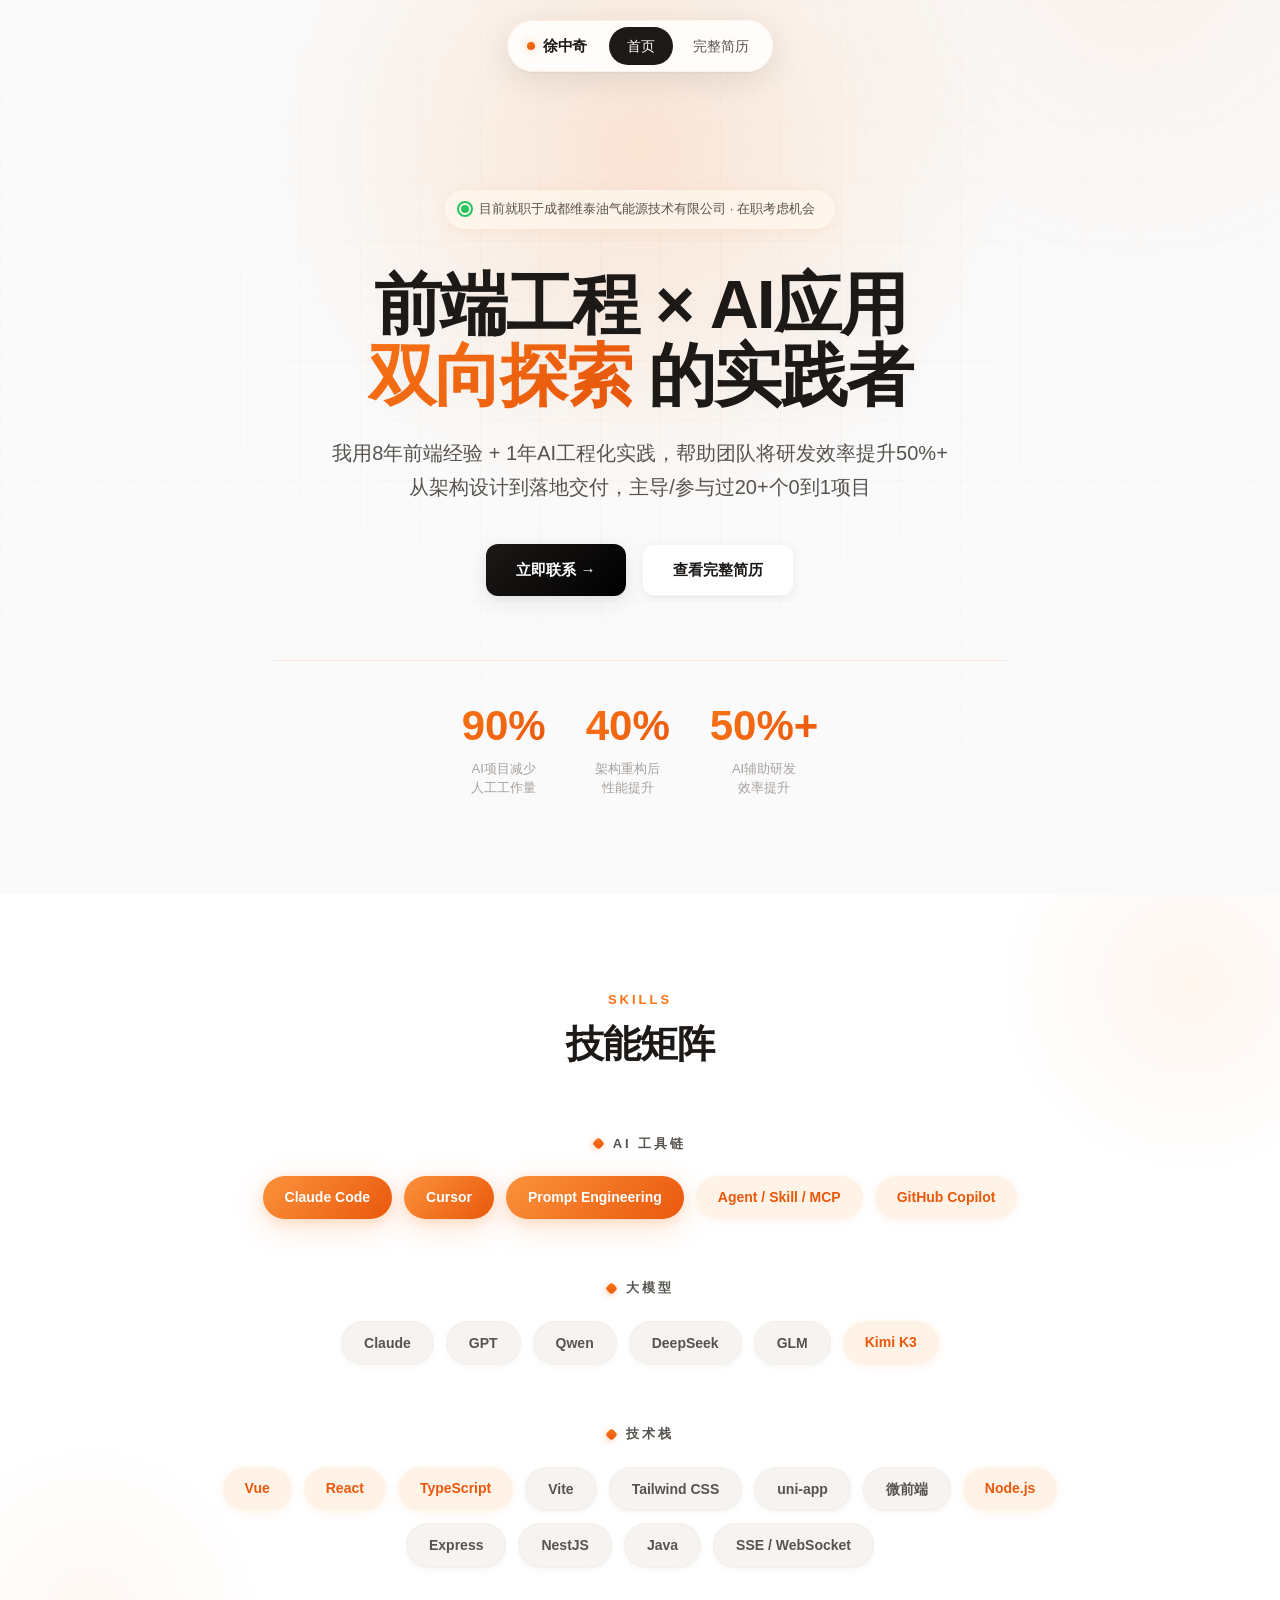
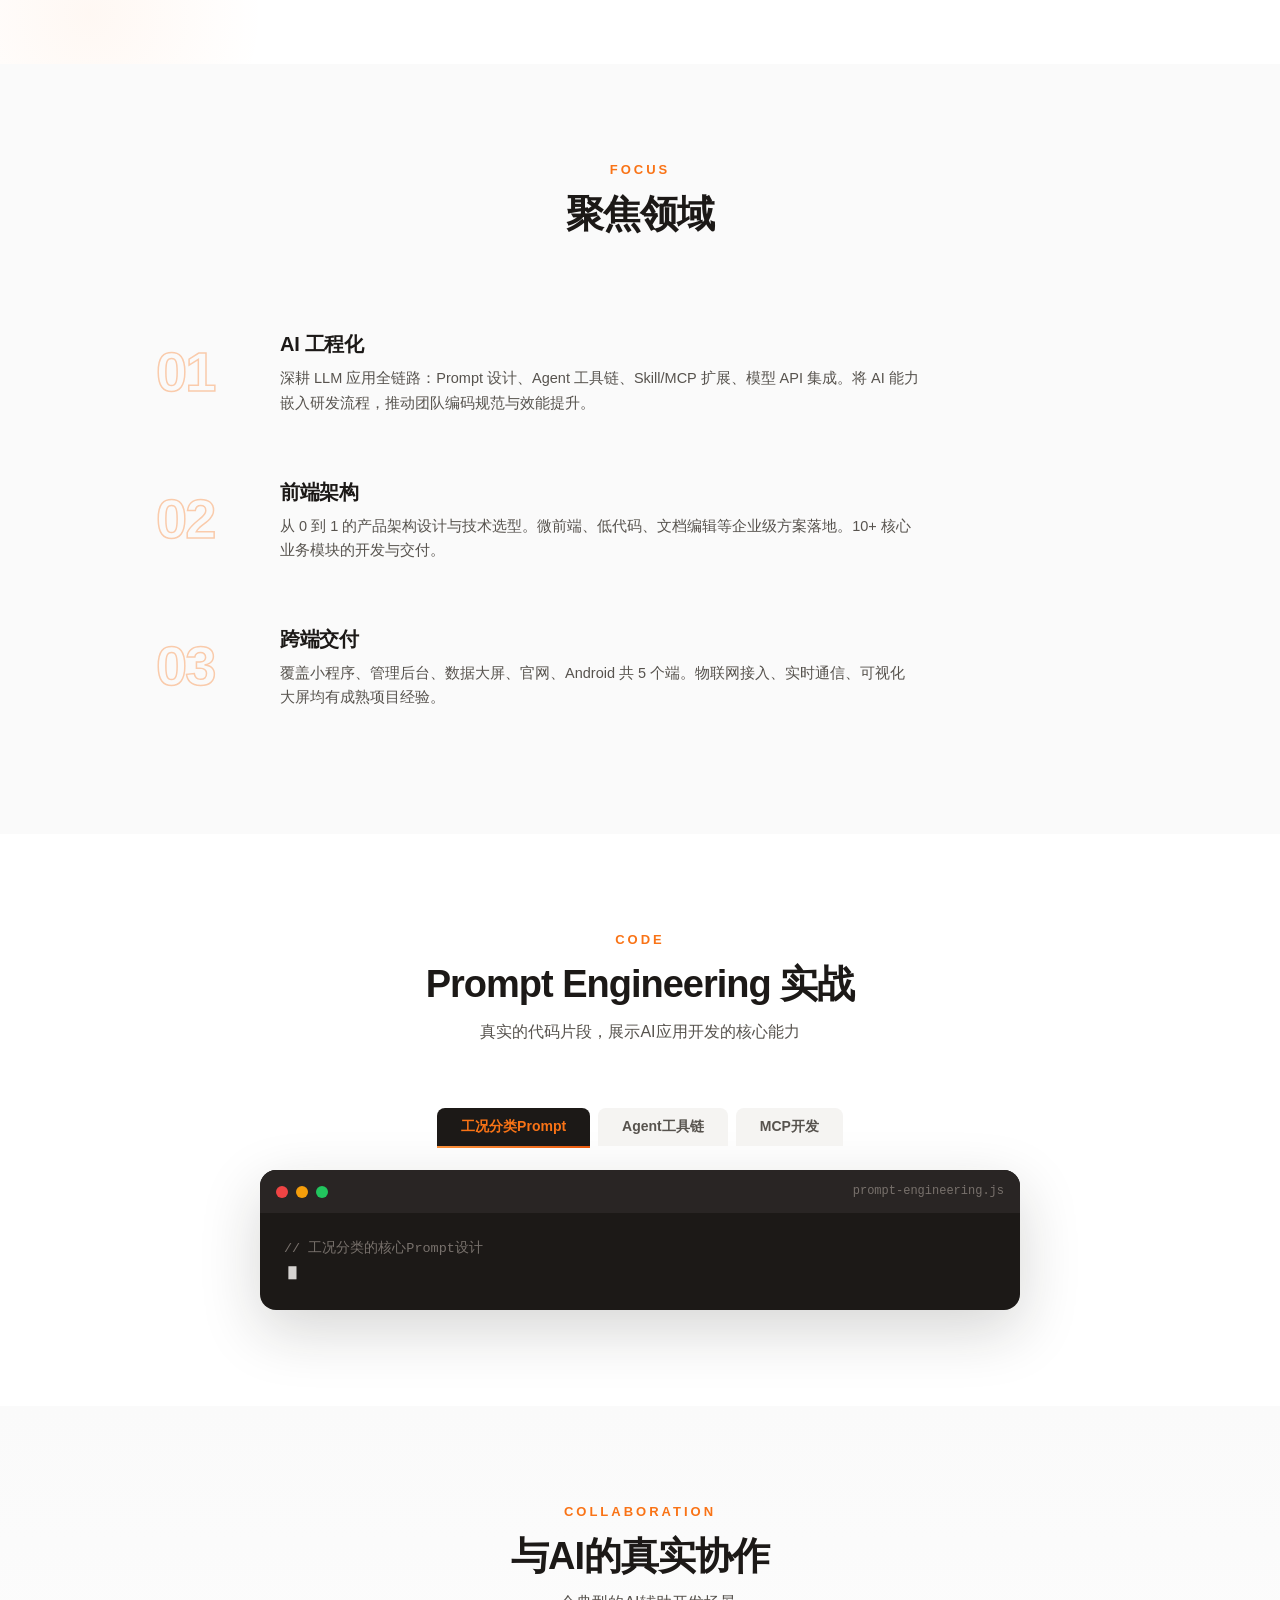
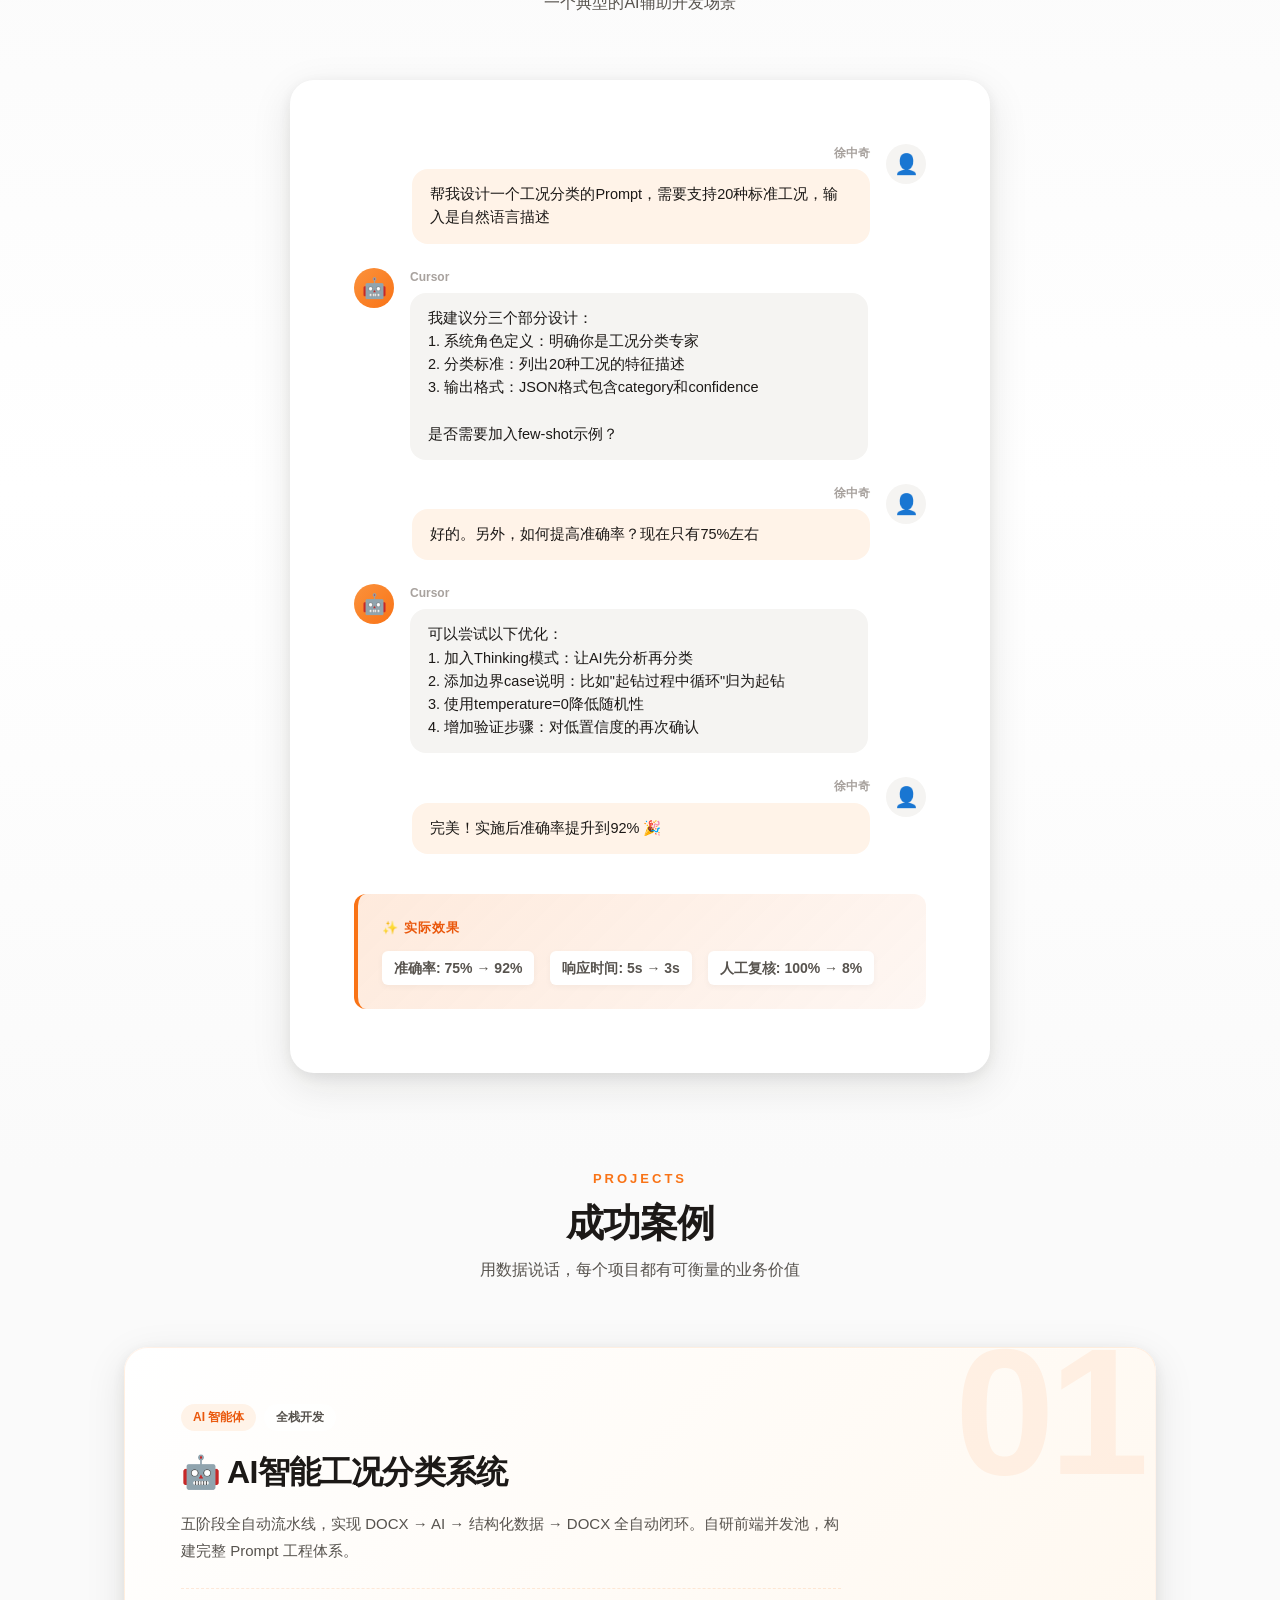
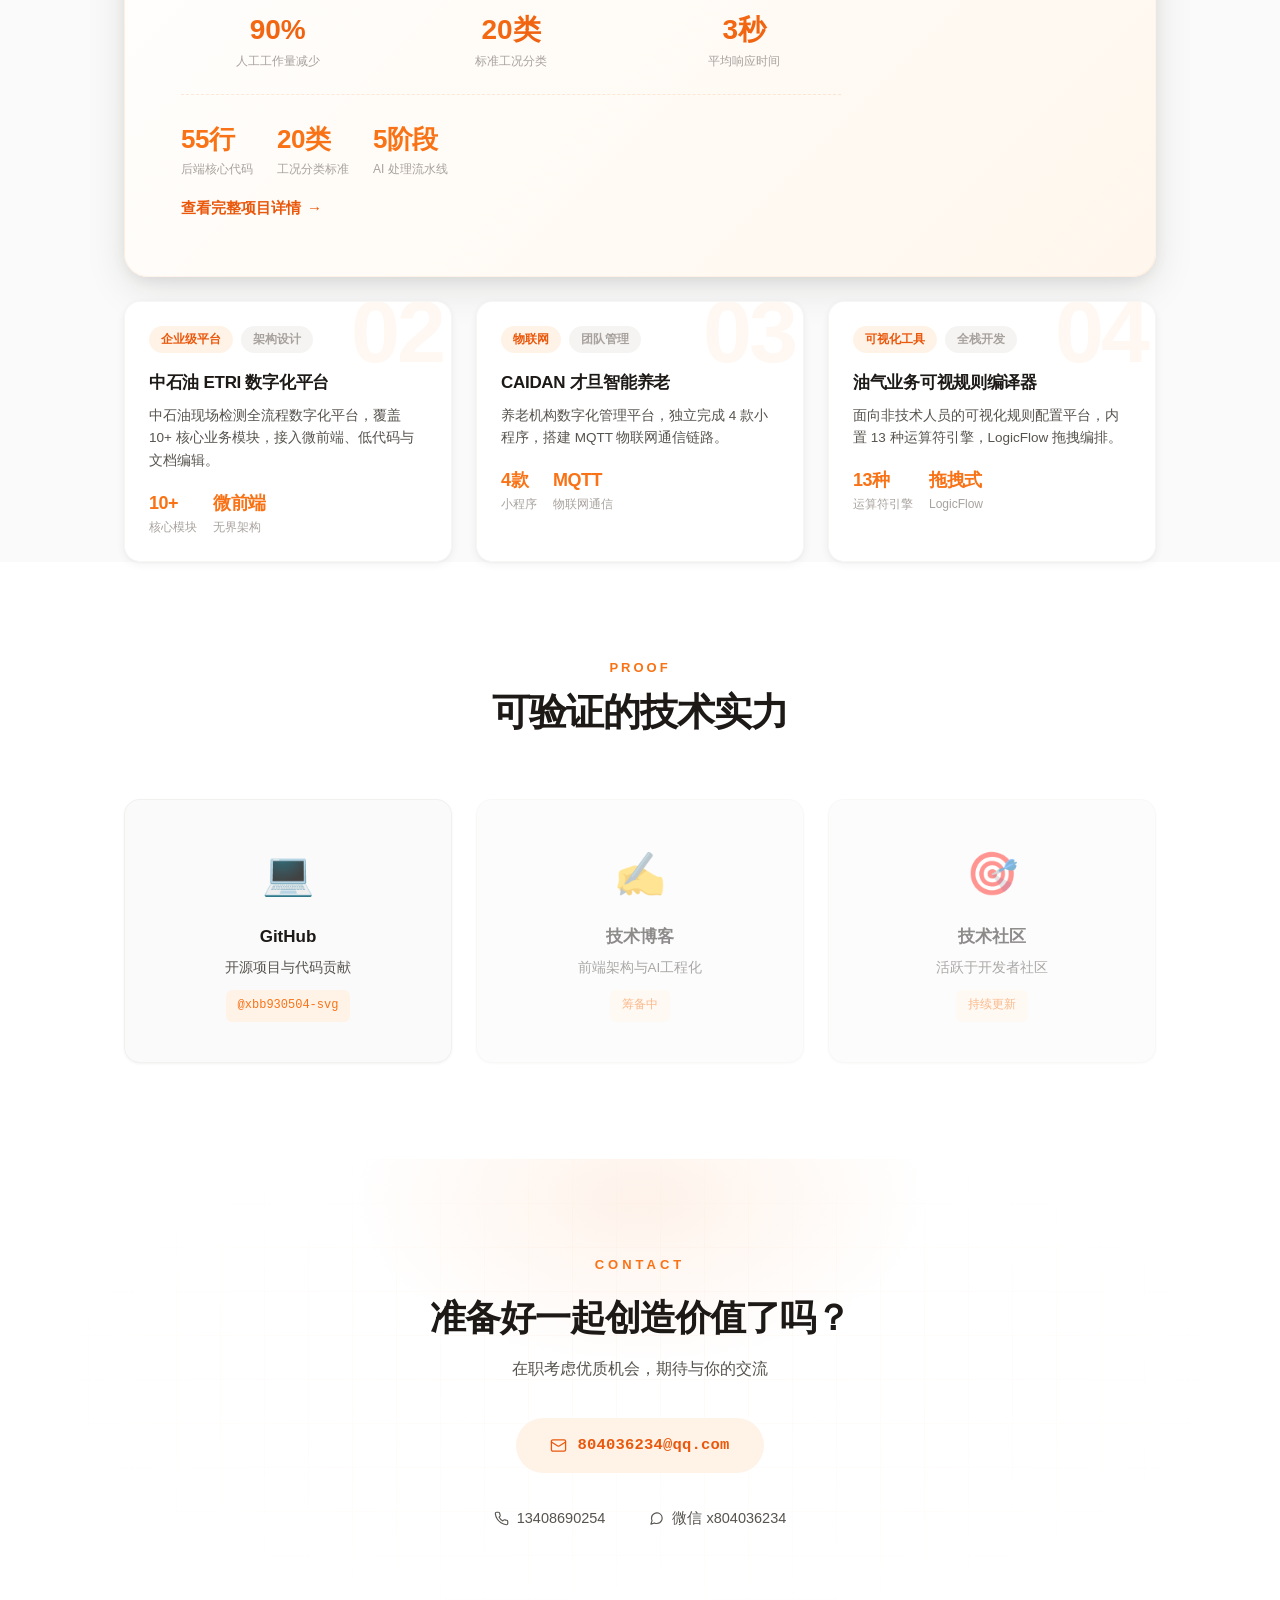
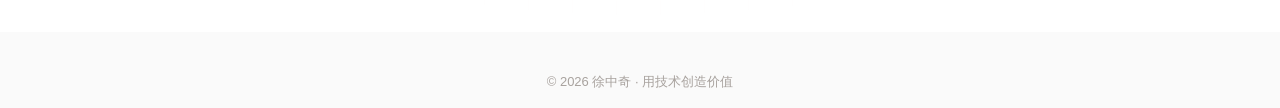
==== commit f85379c8: "feat: 升级到v2版本 - 添加AI特色功能和动画效果 - 首页新增hero highlights展示核心数据 - 添加Prompt/Agent/MCP代码演示，支持打字机效果 - 添加AI协作实" ====
--- a/index.html
+++ b/index.html
@@ -3,7 +3,8 @@
 <head>
     <meta charset="UTF-8">
     <meta name="viewport" content="width=device-width, initial-scale=1.0">
-    <title>徐中奇 - 前端工程师 / AI 工程化实践者</title>
+    <meta name="description" content="徐中奇 - 8年前端+AI双栈工程师，擅长用AI重塑研发流程">
+    <title>徐中奇 - 前端×AI双栈工程师</title>
     <link rel="stylesheet" href="css/style.css">
     <noscript><style>
         .reveal { opacity: 1 !important; transform: none !important; }
@@ -11,13 +12,21 @@
     </style></noscript>
 </head>
 <body>
+    <!-- 页面加载动画 -->
+    <div class="page-loader" id="pageLoader">
+        <div class="loader-text">AI 正在分析简历...</div>
+        <div class="loader-bar">
+            <div class="loader-progress"></div>
+        </div>
+    </div>
+
     <!-- 悬浮胶囊导航 -->
     <nav class="navbar">
         <div class="nav-pill">
-            <a href="index.html" class="nav-brand"><span class="dot"></span>徐中奇</a>
+            <a href="index-v2.html" class="nav-brand"><span class="dot"></span>徐中奇</a>
             <div class="nav-menu">
-                <a href="index.html" class="nav-link active">首页</a>
-                <a href="resume.html" class="nav-link">个人简历</a>
+                <a href="index-v2.html" class="nav-link active">首页</a>
+                <a href="resume-v2.html" class="nav-link">完整简历</a>
             </div>
         </div>
     </nav>
@@ -27,19 +36,35 @@
         <div class="hero-inner">
             <div class="hero-tag">
                 <span class="sonar"></span>
-                目前就职于成都维泰 · 在职考虑机会
+                目前就职于成都维泰油气能源技术有限公司 · 在职考虑机会
             </div>
             <h1>
-                用代码构建产品<br>
-                用 <span class="accent">AI</span> 重塑研发
+                前端工程 × AI应用<br>
+                <span class="accent">双向探索</span> 的实践者
             </h1>
             <p class="hero-sub">
-                8 年前端开发经验，5 人团队管理能力<br>
-                擅长从 0 到 1 的架构设计与全流程交付，主导落地多款 AI 智能体产品
+                我用8年前端经验 + 1年AI工程化实践，帮助团队将研发效率提升50%+<br>
+                从架构设计到落地交付，主导/参与过20+个0到1项目
             </p>
             <div class="hero-actions">
-                <a href="resume.html" class="btn btn-primary">查看完整简历 →</a>
-                <a href="#contact" class="btn btn-outline">联系方式</a>
+                <a href="#contact" class="btn btn-primary">立即联系 →</a>
+                <a href="resume-v2.html" class="btn btn-outline">查看完整简历</a>
+            </div>
+            
+            <!-- 核心亮点数据 -->
+            <div class="hero-highlights">
+                <div class="hl-item">
+                    <div class="hl-num">90%</div>
+                    <div class="hl-label">AI项目减少<br>人工工作量</div>
+                </div>
+                <div class="hl-item">
+                    <div class="hl-num">40%</div>
+                    <div class="hl-label">架构重构后<br>性能提升</div>
+                </div>
+                <div class="hl-item">
+                    <div class="hl-num">50%+</div>
+                    <div class="hl-label">AI辅助研发<br>效率提升</div>
+                </div>
             </div>
         </div>
     </section>
@@ -97,30 +122,6 @@
         </div>
     </section>
 
-    <!-- 数字统计 -->
-    <section class="stats-section">
-        <div class="container">
-            <div class="stats-grid reveal">
-                <div class="stat-item">
-                    <div class="num" data-target="8" data-suffix="年">0</div>
-                    <div class="label">前端开发经验</div>
-                </div>
-                <div class="stat-item">
-                    <div class="num" data-target="10" data-suffix="+">0</div>
-                    <div class="label">完整项目交付</div>
-                </div>
-                <div class="stat-item">
-                    <div class="num" data-target="5" data-suffix="人">0</div>
-                    <div class="label">团队管理经验</div>
-                </div>
-                <div class="stat-item">
-                    <div class="num" data-target="5" data-suffix="端">0</div>
-                    <div class="label">跨端产品覆盖</div>
-                </div>
-            </div>
-        </div>
-    </section>
-
     <!-- 聚焦领域 -->
     <section class="section">
         <div class="container">
@@ -157,44 +158,186 @@
         </div>
     </section>
 
-    <!-- AI 工作方式 -->
+    <!-- Prompt Engineering 实战 -->
     <section class="terminal-section">
         <div class="container">
             <div class="section-head reveal">
-                <div class="section-kicker">Workflow</div>
-                <h2 class="section-title">AI 驱动的研发流程</h2>
-                <p class="section-desc">这不是口号，是每天的工作方式</p>
-            </div>
+                <div class="section-kicker">Code</div>
+                <h2 class="section-title">Prompt Engineering 实战</h2>
+                <p class="section-desc">真实的代码片段，展示AI应用开发的核心能力</p>
+            </div>
+            
+            <!-- Tab切换 -->
+            <div class="code-tabs reveal">
+                <button class="code-tab active" data-tab="prompt">工况分类Prompt</button>
+                <button class="code-tab" data-tab="agent">Agent工具链</button>
+                <button class="code-tab" data-tab="mcp">MCP开发</button>
+            </div>
+            
+            <!-- 代码展示区 -->
             <div class="terminal reveal">
                 <div class="terminal-bar">
                     <div class="terminal-dot r"></div>
                     <div class="terminal-dot y"></div>
                     <div class="terminal-dot g"></div>
-                    <div class="terminal-title">ai-workflow</div>
+                    <div class="terminal-title">prompt-engineering.js</div>
                 </div>
                 <div class="terminal-body">
-                    <div><span class="c1"># 五阶段 AI 流水线</span></div>
-                    <div><span class="c2">→</span> 文件接收 <span class="c1">// DOCX / Excel / PDF</span></div>
-                    <div><span class="c2">→</span> 表格解析 <span class="c1">// 结构化数据提取</span></div>
-                    <div><span class="c2">→</span> 工作提取 <span class="c1">// Prompt 工程 + 并发池</span></div>
-                    <div><span class="c2">→</span> 工况分类 <span class="c1">// 20 类标准 · Thinking 模式</span></div>
-                    <div><span class="c2">→</span> 结果补全 <span class="c1">// 全自动闭环输出</span></div>
-                    <div>&nbsp;</div>
-                    <div><span class="c3">✓</span> <span class="c4">DOCX → AI → 结构化数据 → DOCX</span></div>
-                    <div><span class="c3">✓</span> <span class="c4">SSE 实时推送五阶段处理进度</span></div>
-                    <div><span class="c3">✓</span> <span class="c4">Docker 双容器化部署</span></div>
-                </div>
-            </div>
-        </div>
-    </section>
-
-    <!-- 项目精选 -->
-    <section class="section projects-feature">
+                    <!-- Prompt示例 -->
+                    <div class="code-content active" id="tab-prompt">
+                        <div class="code-line"><span class="c1">// 工况分类的核心Prompt设计</span></div>
+                        <div class="code-line"><span class="c2">const</span> systemPrompt = <span class="c4">`</span></div>
+                        <div class="code-line"><span class="c4">你是石油钻井工况分类专家。请根据以下工序描述，</span></div>
+                        <div class="code-line"><span class="c4">将其分类到20种标准工况之一。</span></div>
+                        <div class="code-line">&nbsp;</div>
+                        <div class="code-line"><span class="c1">## 分类标准</span></div>
+                        <div class="code-line"><span class="c4">1. 起钻：提升钻具至井口</span></div>
+                        <div class="code-line"><span class="c4">2. 下钻：钻具下放至井底</span></div>
+                        <div class="code-line"><span class="c4">3. 循环：泥浆循环清洗井底</span></div>
+                        <div class="code-line"><span class="c4">...</span></div>
+                        <div class="code-line">&nbsp;</div>
+                        <div class="code-line"><span class="c1">## 输出格式</span></div>
+                        <div class="code-line"><span class="c4">{ "category": "起钻", "confidence": 0.95 }</span></div>
+                        <div class="code-line"><span class="c4">`</span>;</div>
+                        <div class="code-line">&nbsp;</div>
+                        <div class="code-line"><span class="c1">// 关键：使用Thinking模式提升准确率</span></div>
+                        <div class="code-line"><span class="c2">const</span> thinkingPrompt = <span class="c4">`先分析工序特征，再给出分类`</span>;</div>
+                        <div class="code-line">&nbsp;</div>
+                        <div class="code-line"><span class="c3">✓</span> <span class="c5">准确率从75%提升至92%</span></div>
+                    </div>
+                    
+                    <!-- Agent示例 -->
+                    <div class="code-content" id="tab-agent">
+                        <div class="code-line"><span class="c1">// Agent工具链核心实现</span></div>
+                        <div class="code-line"><span class="c2">class</span> <span class="c6">DrillLogAgent</span> {</div>
+                        <div class="code-line">  <span class="c2">async</span> <span class="c6">process</span>(file) {</div>
+                        <div class="code-line">    <span class="c1">// 五阶段流水线</span></div>
+                        <div class="code-line">    <span class="c2">const</span> stages = [</div>
+                        <div class="code-line">      <span class="c2">this</span>.<span class="c6">parseFile</span>,    <span class="c1">// 1. 文件解析</span></div>
+                        <div class="code-line">      <span class="c2">this</span>.<span class="c6">extractData</span>,  <span class="c1">// 2. 数据提取</span></div>
+                        <div class="code-line">      <span class="c2">this</span>.<span class="c6">classifyAI</span>,   <span class="c1">// 3. AI分类</span></div>
+                        <div class="code-line">      <span class="c2">this</span>.<span class="c6">validate</span>,     <span class="c1">// 4. 结果验证</span></div>
+                        <div class="code-line">      <span class="c2">this</span>.<span class="c6">generateDoc</span>   <span class="c1">// 5. 生成文档</span></div>
+                        <div class="code-line">    ];</div>
+                        <div class="code-line">&nbsp;</div>
+                        <div class="code-line">    <span class="c1">// SSE实时推送进度</span></div>
+                        <div class="code-line">    <span class="c2">for</span> (<span class="c2">let</span> stage <span class="c2">of</span> stages) {</div>
+                        <div class="code-line">      <span class="c2">await</span> stage(file);</div>
+                        <div class="code-line">      <span class="c2">this</span>.<span class="c6">emitProgress</span>(stage.<span class="c4">name</span>);</div>
+                        <div class="code-line">    }</div>
+                        <div class="code-line">  }</div>
+                        <div class="code-line">}</div>
+                        <div class="code-line">&nbsp;</div>
+                        <div class="code-line"><span class="c3">✓</span> <span class="c5">平均3秒完成全流程</span></div>
+                    </div>
+                    
+                    <!-- MCP示例 -->
+                    <div class="code-content" id="tab-mcp">
+                        <div class="code-line"><span class="c1">// MCP (Model Context Protocol) 扩展开发</span></div>
+                        <div class="code-line"><span class="c2">export</span> <span class="c2">const</span> mcpConfig = {</div>
+                        <div class="code-line">  <span class="c4">name</span>: <span class="c4">"project-context"</span>,</div>
+                        <div class="code-line">  <span class="c4">description</span>: <span class="c4">"提供项目上下文信息"</span>,</div>
+                        <div class="code-line">&nbsp;</div>
+                        <div class="code-line">  <span class="c1">// 注册工具</span></div>
+                        <div class="code-line">  <span class="c6">tools</span>: [</div>
+                        <div class="code-line">    {</div>
+                        <div class="code-line">      <span class="c4">name</span>: <span class="c4">"get_project_structure"</span>,</div>
+                        <div class="code-line">      <span class="c6">handler</span>: <span class="c2">async</span> () => {</div>
+                        <div class="code-line">        <span class="c2">return</span> <span class="c2">await</span> <span class="c6">analyzeCodebase</span>();</div>
+                        <div class="code-line">      }</div>
+                        <div class="code-line">    },</div>
+                        <div class="code-line">    {</div>
+                        <div class="code-line">      <span class="c4">name</span>: <span class="c4">"search_similar_code"</span>,</div>
+                        <div class="code-line">      <span class="c6">handler</span>: <span class="c2">async</span> (query) => {</div>
+                        <div class="code-line">        <span class="c2">return</span> <span class="c2">await</span> <span class="c6">semanticSearch</span>(query);</div>
+                        <div class="code-line">      }</div>
+                        <div class="code-line">    }</div>
+                        <div class="code-line">  ]</div>
+                        <div class="code-line">};</div>
+                        <div class="code-line">&nbsp;</div>
+                        <div class="code-line"><span class="c3">✓</span> <span class="c5">让AI更懂项目上下文</span></div>
+                    </div>
+                </div>
+            </div>
+        </div>
+    </section>
+
+    <!-- AI协作实录 -->
+    <section class="section ai-chat-section">
+        <div class="container">
+            <div class="section-head reveal">
+                <div class="section-kicker">Collaboration</div>
+                <h2 class="section-title">与AI的真实协作</h2>
+                <p class="section-desc">一个典型的AI辅助开发场景</p>
+            </div>
+            
+            <div class="chat-demo reveal">
+                <div class="chat-message user">
+                    <div class="chat-avatar">👤</div>
+                    <div class="chat-bubble">
+                        <div class="chat-name">徐中奇</div>
+                        <div class="chat-text">帮我设计一个工况分类的Prompt，需要支持20种标准工况，输入是自然语言描述</div>
+                    </div>
+                </div>
+                
+                <div class="chat-message ai">
+                    <div class="chat-avatar">🤖</div>
+                    <div class="chat-bubble">
+                        <div class="chat-name">Cursor</div>
+                        <div class="chat-text">我建议分三个部分设计：<br>
+                        1. 系统角色定义：明确你是工况分类专家<br>
+                        2. 分类标准：列出20种工况的特征描述<br>
+                        3. 输出格式：JSON格式包含category和confidence<br><br>
+                        是否需要加入few-shot示例？</div>
+                    </div>
+                </div>
+                
+                <div class="chat-message user">
+                    <div class="chat-avatar">👤</div>
+                    <div class="chat-bubble">
+                        <div class="chat-name">徐中奇</div>
+                        <div class="chat-text">好的。另外，如何提高准确率？现在只有75%左右</div>
+                    </div>
+                </div>
+                
+                <div class="chat-message ai">
+                    <div class="chat-avatar">🤖</div>
+                    <div class="chat-bubble">
+                        <div class="chat-name">Cursor</div>
+                        <div class="chat-text">可以尝试以下优化：<br>
+                        1. 加入Thinking模式：让AI先分析再分类<br>
+                        2. 添加边界case说明：比如"起钻过程中循环"归为起钻<br>
+                        3. 使用temperature=0降低随机性<br>
+                        4. 增加验证步骤：对低置信度的再次确认</div>
+                    </div>
+                </div>
+                
+                <div class="chat-message user">
+                    <div class="chat-avatar">👤</div>
+                    <div class="chat-bubble">
+                        <div class="chat-name">徐中奇</div>
+                        <div class="chat-text">完美！实施后准确率提升到92% 🎉</div>
+                    </div>
+                </div>
+                
+                <div class="chat-result">
+                    <div class="result-badge">✨ 实际效果</div>
+                    <div class="result-stats">
+                        <span>准确率: 75% → 92%</span>
+                        <span>响应时间: 5s → 3s</span>
+                        <span>人工复核: 100% → 8%</span>
+                    </div>
+                </div>
+            </div>
+        </div>
+    </section>
+
+    <!-- 成功案例 -->
         <div class="container">
             <div class="section-head reveal">
                 <div class="section-kicker">Projects</div>
-                <h2 class="section-title">精选项目</h2>
-                <p class="section-desc">每一个都是从 0 到 1 的完整交付</p>
+                <h2 class="section-title">成功案例</h2>
+                <p class="section-desc">用数据说话，每个项目都有可衡量的业务价值</p>
             </div>
 
             <!-- 主打项目 -->
@@ -205,8 +348,25 @@
                         <span class="project-chip">AI 智能体</span>
                         <span class="project-chip dim">全栈开发</span>
                     </div>
-                    <h3>智维钻井日报 AI 智能体</h3>
-                    <p>面向石油钻井日报处理痛点，设计五阶段 AI 流水线，实现 DOCX → AI → 结构化数据 → DOCX 全自动闭环。自研前端并发池，构建完整 Prompt 工程体系，后端仅 55 行代码。</p>
+                    <h3>🤖 AI智能工况分类系统</h3>
+                    <p>五阶段全自动流水线，实现 DOCX → AI → 结构化数据 → DOCX 全自动闭环。自研前端并发池，构建完整 Prompt 工程体系。</p>
+                    
+                    <!-- 成果亮点 -->
+                    <div class="proj-results">
+                        <div class="result-item">
+                            <div class="result-num">90%</div>
+                            <div class="result-label">人工工作量减少</div>
+                        </div>
+                        <div class="result-item">
+                            <div class="result-num">20类</div>
+                            <div class="result-label">标准工况分类</div>
+                        </div>
+                        <div class="result-item">
+                            <div class="result-num">3秒</div>
+                            <div class="result-label">平均响应时间</div>
+                        </div>
+                    </div>
+                    
                     <div class="project-metrics">
                         <div class="metric">
                             <div class="val">55行</div>
@@ -288,13 +448,43 @@
         </div>
     </section>
 
+    <!-- 社交证明 -->
+    <section class="social-section">
+        <div class="container">
+            <div class="section-head reveal">
+                <div class="section-kicker">Proof</div>
+                <h2 class="section-title">可验证的技术实力</h2>
+            </div>
+            <div class="social-grid reveal">
+                <a href="https://github.com/xbb930504-svg" target="_blank" class="social-card">
+                    <div class="social-icon">💻</div>
+                    <h3>GitHub</h3>
+                    <p>开源项目与代码贡献</p>
+                    <div class="social-stat">@xbb930504-svg</div>
+                </a>
+                <div class="social-card disabled">
+                    <div class="social-icon">✍️</div>
+                    <h3>技术博客</h3>
+                    <p>前端架构与AI工程化</p>
+                    <div class="social-stat">筹备中</div>
+                </div>
+                <div class="social-card disabled">
+                    <div class="social-icon">🎯</div>
+                    <h3>技术社区</h3>
+                    <p>活跃于开发者社区</p>
+                    <div class="social-stat">持续更新</div>
+                </div>
+            </div>
+        </div>
+    </section>
+
     <!-- 联系方式 -->
     <section class="contact-section" id="contact">
         <div class="container">
             <div class="contact-inner reveal">
                 <div class="contact-kicker">Contact</div>
-                <h2>有想法？来聊聊</h2>
-                <p>在职考虑机会，期待与你的交流与合作</p>
+                <h2>准备好一起创造价值了吗？</h2>
+                <p>在职考虑优质机会，期待与你的交流</p>
                 <a href="mailto:804036234@qq.com" class="btn-mail">
                     <svg class="mail-ico" viewBox="0 0 24 24" aria-hidden="true">
                         <rect x="2" y="4" width="20" height="16" rx="2"/>
@@ -322,7 +512,7 @@
 
     <footer class="footer">
         <div class="container">
-            <p>&copy; 2026 徐中奇 · 用代码构建产品，用 AI 重塑研发</p>
+            <p>&copy; 2026 徐中奇 · 用技术创造价值</p>
         </div>
     </footer>
 
@@ -358,5 +548,7 @@
         }, { threshold: 0.12 });
         document.querySelectorAll('.reveal').forEach(el => io.observe(el));
     </script>
+    
+    <script src="js/main.js"></script>
 </body>
 </html>
--- a/css/style.css
+++ b/css/style.css
@@ -19,16 +19,21 @@
     --c-text-2: #57534e;
     --c-text-3: #a8a29e;
 
-    /* 渐变 */
+    /* 渐变 - 增强层次 */
     --grad-text: linear-gradient(135deg, #f97316 0%, #ea580c 100%);
     --grad-tag: linear-gradient(135deg, #fb923c 0%, #ea580c 100%);
-
-    /* 阴影 - 无边框设计的核心 */
+    --grad-glow: linear-gradient(135deg, rgba(249, 115, 22, 0.15) 0%, rgba(234, 88, 12, 0.05) 100%);
+    --grad-shine: linear-gradient(180deg, rgba(255, 255, 255, 0.8) 0%, rgba(255, 255, 255, 0) 100%);
+    --grad-border: linear-gradient(135deg, rgba(249, 115, 22, 0.3), rgba(251, 146, 60, 0.2), rgba(249, 115, 22, 0.1));
+
+    /* 阴影 - 增强立体感 */
     --shadow-xs: 0 1px 3px rgba(28, 25, 23, 0.05);
-    --shadow-sm: 0 2px 10px rgba(28, 25, 23, 0.06);
-    --shadow-md: 0 6px 24px rgba(28, 25, 23, 0.08);
-    --shadow-lg: 0 12px 40px rgba(28, 25, 23, 0.10);
-    --shadow-orange: 0 6px 20px rgba(249, 115, 22, 0.25);
+    --shadow-sm: 0 2px 10px rgba(28, 25, 23, 0.06), 0 1px 3px rgba(28, 25, 23, 0.04);
+    --shadow-md: 0 6px 24px rgba(28, 25, 23, 0.08), 0 2px 8px rgba(28, 25, 23, 0.06);
+    --shadow-lg: 0 12px 40px rgba(28, 25, 23, 0.10), 0 4px 16px rgba(28, 25, 23, 0.08);
+    --shadow-xl: 0 20px 60px rgba(28, 25, 23, 0.12), 0 8px 24px rgba(28, 25, 23, 0.10);
+    --shadow-orange: 0 8px 32px rgba(249, 115, 22, 0.20), 0 3px 12px rgba(249, 115, 22, 0.15);
+    --shadow-orange-lg: 0 16px 48px rgba(249, 115, 22, 0.25), 0 6px 20px rgba(249, 115, 22, 0.20);
 
     /* 间距 */
     --sp-xs: 8px;
@@ -57,6 +62,39 @@
     line-height: 1.6;
     -webkit-font-smoothing: antialiased;
     -moz-osx-font-smoothing: grayscale;
+    position: relative;
+    overflow-x: hidden;
+}
+
+/* 全局背景装饰 - 极淡的点阵网格 */
+body::before {
+    content: '';
+    position: fixed;
+    inset: 0;
+    background-image: 
+        radial-gradient(circle at 1px 1px, rgba(249, 115, 22, 0.03) 1px, transparent 0);
+    background-size: 32px 32px;
+    pointer-events: none;
+    z-index: 0;
+}
+
+/* 全局渐变光晕 - 随滚动轻微变化 */
+body::after {
+    content: '';
+    position: fixed;
+    top: -50%;
+    right: -20%;
+    width: 800px;
+    height: 800px;
+    background: radial-gradient(circle, rgba(249, 115, 22, 0.06) 0%, transparent 60%);
+    pointer-events: none;
+    z-index: 0;
+    animation: float-glow 20s ease-in-out infinite;
+}
+
+@keyframes float-glow {
+    0%, 100% { transform: translate(0, 0) scale(1); opacity: 0.6; }
+    50% { transform: translate(-100px, 100px) scale(1.1); opacity: 0.8; }
 }
 
 ::selection { background: var(--c-accent); color: white; }
@@ -65,6 +103,8 @@
     max-width: 1080px;
     margin: 0 auto;
     padding: 0 var(--sp-md);
+    position: relative;
+    z-index: 1;
 }
 
 a { color: inherit; }
@@ -90,11 +130,30 @@
     align-items: center;
     gap: 6px;
     padding: 6px;
-    background: rgba(255, 255, 255, 0.75);
+    background: rgba(255, 255, 255, 0.85);
     backdrop-filter: blur(24px) saturate(180%);
     -webkit-backdrop-filter: blur(24px) saturate(180%);
     border-radius: 100px;
-    box-shadow: 0 8px 32px rgba(28, 25, 23, 0.10), 0 1px 3px rgba(28, 25, 23, 0.05);
+    box-shadow: 
+        0 8px 32px rgba(28, 25, 23, 0.10), 
+        0 1px 3px rgba(28, 25, 23, 0.05),
+        inset 0 1px 0 rgba(255, 255, 255, 0.8);
+    position: relative;
+}
+
+/* 导航栏微光效果 */
+.nav-pill::before {
+    content: '';
+    position: absolute;
+    inset: 0;
+    border-radius: 100px;
+    padding: 1px;
+    background: var(--grad-border);
+    -webkit-mask: linear-gradient(#fff 0 0) content-box, linear-gradient(#fff 0 0);
+    -webkit-mask-composite: xor;
+    mask-composite: exclude;
+    opacity: 0.5;
+    pointer-events: none;
 }
 
 .nav-brand {
@@ -115,8 +174,15 @@
 .nav-brand .dot {
     width: 8px;
     height: 8px;
-    background: var(--c-accent);
+    background: var(--grad-text);
     border-radius: 50%;
+    box-shadow: 0 0 8px rgba(249, 115, 22, 0.4);
+    animation: pulse-dot 2s ease-in-out infinite;
+}
+
+@keyframes pulse-dot {
+    0%, 100% { transform: scale(1); opacity: 1; }
+    50% { transform: scale(1.15); opacity: 0.9; }
 }
 
 .nav-menu {
@@ -159,11 +225,17 @@
     position: absolute;
     inset: 0;
     background-image:
-        linear-gradient(rgba(249, 115, 22, 0.04) 1px, transparent 1px),
-        linear-gradient(90deg, rgba(249, 115, 22, 0.04) 1px, transparent 1px);
+        linear-gradient(rgba(249, 115, 22, 0.05) 1.5px, transparent 1.5px),
+        linear-gradient(90deg, rgba(249, 115, 22, 0.05) 1.5px, transparent 1.5px);
     background-size: 60px 60px;
     mask-image: radial-gradient(ellipse 80% 60% at 50% 40%, black, transparent);
     -webkit-mask-image: radial-gradient(ellipse 80% 60% at 50% 40%, black, transparent);
+    animation: grid-flow 40s linear infinite;
+}
+
+@keyframes grid-flow {
+    0% { background-position: 0 0, 0 0; }
+    100% { background-position: 60px 60px, 60px 60px; }
 }
 
 .hero::after {
@@ -172,10 +244,21 @@
     top: -200px;
     left: 50%;
     transform: translateX(-50%);
-    width: 800px;
-    height: 600px;
-    background: radial-gradient(circle, rgba(249, 115, 22, 0.13) 0%, transparent 60%);
+    width: 900px;
+    height: 700px;
+    background: radial-gradient(
+        circle, 
+        rgba(249, 115, 22, 0.16) 0%,
+        rgba(251, 146, 60, 0.10) 30%, 
+        transparent 65%
+    );
     pointer-events: none;
+    animation: glow-pulse 8s ease-in-out infinite;
+}
+
+@keyframes glow-pulse {
+    0%, 100% { opacity: 0.8; transform: translateX(-50%) scale(1); }
+    50% { opacity: 1; transform: translateX(-50%) scale(1.05); }
 }
 
 .hero-inner {
@@ -239,6 +322,7 @@
     letter-spacing: -2px;
     line-height: 1.05;
     margin-bottom: var(--sp-md);
+    text-shadow: 0 2px 20px rgba(28, 25, 23, 0.03);
 }
 
 .hero h1 .accent {
@@ -246,6 +330,22 @@
     -webkit-background-clip: text;
     -webkit-text-fill-color: transparent;
     background-clip: text;
+    position: relative;
+    display: inline-block;
+}
+
+/* 关键词微光效果 */
+.hero h1 .accent::after {
+    content: attr(data-text);
+    position: absolute;
+    inset: 0;
+    background: var(--grad-text);
+    -webkit-background-clip: text;
+    -webkit-text-fill-color: transparent;
+    background-clip: text;
+    filter: blur(12px);
+    opacity: 0.3;
+    z-index: -1;
 }
 
 .hero-sub {
@@ -278,26 +378,64 @@
 }
 
 .btn-primary {
-    background: var(--c-text);
+    background: linear-gradient(135deg, #1c1917 0%, #000 100%);
     color: white;
-    box-shadow: var(--shadow-sm);
+    box-shadow: var(--shadow-md);
+    position: relative;
+    overflow: hidden;
+}
+
+/* 按钮微光扫过效果 */
+.btn-primary::before {
+    content: '';
+    position: absolute;
+    top: 0;
+    left: -100%;
+    width: 100%;
+    height: 100%;
+    background: linear-gradient(90deg, transparent, rgba(255, 255, 255, 0.15), transparent);
+    transition: left 0.5s;
+}
+
+.btn-primary:hover::before {
+    left: 100%;
 }
 
 .btn-primary:hover {
     transform: translateY(-2px);
-    box-shadow: var(--shadow-md);
-    background: #000;
+    box-shadow: var(--shadow-lg);
 }
 
 .btn-outline {
     background: var(--c-bg-card);
     color: var(--c-text);
-    box-shadow: var(--shadow-xs);
+    box-shadow: var(--shadow-sm);
+    position: relative;
+    border: 1px solid rgba(249, 115, 22, 0.08);
+}
+
+.btn-outline::before {
+    content: '';
+    position: absolute;
+    inset: 0;
+    border-radius: 12px;
+    padding: 1px;
+    background: var(--grad-border);
+    -webkit-mask: linear-gradient(#fff 0 0) content-box, linear-gradient(#fff 0 0);
+    -webkit-mask-composite: xor;
+    mask-composite: exclude;
+    opacity: 0;
+    transition: opacity 0.3s;
+}
+
+.btn-outline:hover::before {
+    opacity: 1;
 }
 
 .btn-outline:hover {
     transform: translateY(-2px);
-    box-shadow: var(--shadow-sm);
+    box-shadow: var(--shadow-md);
+    border-color: rgba(249, 115, 22, 0.15);
 }
 
 /* ========================================
@@ -424,34 +562,70 @@
     background: var(--grad-tag);
     color: white;
     box-shadow: var(--shadow-orange);
+    position: relative;
+    overflow: hidden;
+}
+
+/* t1标签光泽效果 */
+.tag.t1::before {
+    content: '';
+    position: absolute;
+    top: 0;
+    left: -100%;
+    width: 50%;
+    height: 100%;
+    background: linear-gradient(90deg, transparent, rgba(255, 255, 255, 0.3), transparent);
+    transition: left 0.6s;
+}
+
+.tag.t1:hover::before {
+    left: 150%;
 }
 
 .tag.t1:hover {
-    transform: translateY(-3px) scale(1.05);
-    box-shadow: 0 10px 28px rgba(249, 115, 22, 0.38);
+    transform: translateY(-4px) scale(1.06);
+    box-shadow: var(--shadow-orange-lg);
 }
 
 .tag.t2 {
     background: var(--c-accent-tint);
     color: var(--c-accent-dim);
+    position: relative;
+    box-shadow: 0 2px 8px rgba(249, 115, 22, 0.08);
+}
+
+.tag.t2::after {
+    content: '';
+    position: absolute;
+    inset: 0;
+    border-radius: 100px;
+    background: var(--grad-glow);
+    opacity: 0;
+    transition: opacity 0.3s;
+}
+
+.tag.t2:hover::after {
+    opacity: 1;
 }
 
 .tag.t2:hover {
-    transform: translateY(-3px) scale(1.05);
-    background: #ffe8d3;
-    box-shadow: 0 8px 20px rgba(249, 115, 22, 0.16);
+    transform: translateY(-4px) scale(1.06);
+    box-shadow: 0 8px 24px rgba(249, 115, 22, 0.18);
 }
 
 .tag.t3 {
     background: var(--c-bg-soft);
     color: var(--c-text-2);
+    box-shadow: 0 2px 6px rgba(28, 25, 23, 0.04);
+    border: 1px solid rgba(249, 115, 22, 0.06);
 }
 
 .tag.t3:hover {
-    transform: translateY(-3px) scale(1.05);
+    transform: translateY(-4px) scale(1.06);
     background: #eceae7;
     color: var(--c-text);
-    box-shadow: 0 8px 20px rgba(28, 25, 23, 0.08);
+    box-shadow: 0 8px 20px rgba(28, 25, 23, 0.10);
+    border-color: rgba(249, 115, 22, 0.12);
 }
 
 /* ========================================
@@ -712,15 +886,48 @@
     background: linear-gradient(135deg, #ffffff 0%, #fff7ed 100%);
     border-radius: var(--r-xl);
     padding: clamp(32px, 5vw, 56px);
-    box-shadow: 0 12px 40px rgba(249, 115, 22, 0.12);
+    box-shadow: var(--shadow-lg);
     overflow: hidden;
     margin-bottom: var(--sp-md);
-    transition: all 0.35s;
+    transition: all 0.4s cubic-bezier(0.16, 1, 0.3, 1);
+    border: 1px solid rgba(249, 115, 22, 0.08);
+}
+
+/* 卡片顶部光泽 */
+.proj-hero::before {
+    content: '';
+    position: absolute;
+    top: 0;
+    left: 0;
+    right: 0;
+    height: 1px;
+    background: var(--grad-shine);
+}
+
+/* 卡片边缘光晕 */
+.proj-hero::after {
+    content: '';
+    position: absolute;
+    inset: -1px;
+    border-radius: var(--r-xl);
+    padding: 1px;
+    background: var(--grad-border);
+    -webkit-mask: linear-gradient(#fff 0 0) content-box, linear-gradient(#fff 0 0);
+    -webkit-mask-composite: xor;
+    mask-composite: exclude;
+    opacity: 0;
+    transition: opacity 0.4s;
+    pointer-events: none;
+}
+
+.proj-hero:hover::after {
+    opacity: 0.6;
 }
 
 .proj-hero:hover {
-    box-shadow: 0 20px 60px rgba(249, 115, 22, 0.20);
-    transform: translateY(-4px);
+    box-shadow: var(--shadow-xl), 0 0 0 1px rgba(249, 115, 22, 0.12);
+    transform: translateY(-6px);
+    border-color: rgba(249, 115, 22, 0.15);
 }
 
 .proj-hero .proj-ghost {
@@ -786,14 +993,35 @@
     background: var(--c-bg-card);
     border-radius: var(--r-lg);
     padding: var(--sp-md);
-    box-shadow: var(--shadow-xs);
+    box-shadow: var(--shadow-sm);
     overflow: hidden;
-    transition: all 0.3s;
+    transition: all 0.4s cubic-bezier(0.16, 1, 0.3, 1);
+    border: 1px solid rgba(28, 25, 23, 0.04);
+}
+
+/* 卡片微妙渐变边框 */
+.proj-sub::before {
+    content: '';
+    position: absolute;
+    inset: 0;
+    border-radius: var(--r-lg);
+    padding: 1px;
+    background: linear-gradient(135deg, rgba(249, 115, 22, 0.08), transparent);
+    -webkit-mask: linear-gradient(#fff 0 0) content-box, linear-gradient(#fff 0 0);
+    -webkit-mask-composite: xor;
+    mask-composite: exclude;
+    opacity: 0;
+    transition: opacity 0.4s;
+}
+
+.proj-sub:hover::before {
+    opacity: 1;
 }
 
 .proj-sub:hover {
-    box-shadow: var(--shadow-md);
-    transform: translateY(-4px);
+    box-shadow: var(--shadow-lg);
+    transform: translateY(-6px);
+    border-color: rgba(249, 115, 22, 0.10);
 }
 
 .proj-sub .proj-ghost {
@@ -1148,22 +1376,32 @@
     text-transform: uppercase;
 }
 
+.r-hero-layout {
+    display: flex;
+    align-items: center;
+    gap: 24px;
+    margin-top: 20px;
+    margin-bottom: 30px;
+}
+
 .r-avatar {
-    position: absolute;
-    top: 80px;
-    right: var(--sp-md);
-    width: 76px;
-    height: 76px;
+    width: 80px;
+    height: 80px;
     border-radius: 50%;
     object-fit: cover;
-    box-shadow: 0 3px 12px rgba(28, 25, 23, 0.10), 0 0 0 2.5px rgba(249, 115, 22, 0.08);
-    transition: all 0.35s cubic-bezier(0.16, 1, 0.3, 1);
-    z-index: 10;
+    flex-shrink: 0;
+    box-shadow: 0 3px 12px rgba(28, 25, 23, 0.08), 0 0 0 2px rgba(249, 115, 22, 0.06);
+    transition: all 0.3s cubic-bezier(0.16, 1, 0.3, 1);
 }
 
 .r-avatar:hover {
-    transform: translateY(-3px) scale(1.08);
-    box-shadow: 0 8px 28px rgba(28, 25, 23, 0.14), 0 0 0 2.5px rgba(249, 115, 22, 0.20);
+    transform: translateY(-2px);
+    box-shadow: 0 6px 20px rgba(28, 25, 23, 0.12), 0 0 0 2px rgba(249, 115, 22, 0.14);
+}
+
+.r-hero-content {
+    flex: 1;
+    min-width: 0;
 }
 
 .r-name {
@@ -1269,15 +1507,19 @@
 .r-watermark {
     position: absolute;
     top: -60px;
-    left: -26px;
-    z-index: 0;
-    font-size: clamp(96px, 15vw, 150px);
-    font-weight: 800;
-    letter-spacing: -6px;
+    right: 0;
+    font-size: clamp(100px, 14vw, 160px);
+    font-weight: 900;
     line-height: 1;
-    color: rgba(249, 115, 22, 0.07);
+    background: var(--grad-text);
+    -webkit-background-clip: text;
+    -webkit-text-fill-color: transparent;
+    background-clip: text;
+    opacity: 0.08;
     pointer-events: none;
     user-select: none;
+    font-family: var(--mono);
+    letter-spacing: -0.05em;
 }
 
 .r-section > *:not(.r-watermark) {
@@ -1363,23 +1605,65 @@
     background: var(--c-bg-card);
     border-radius: var(--r-lg);
     padding: var(--sp-md);
-    box-shadow: var(--shadow-xs);
-    transition: all 0.25s;
+    box-shadow: var(--shadow-sm);
+    transition: all 0.35s cubic-bezier(0.16, 1, 0.3, 1);
+    border: 1px solid rgba(28, 25, 23, 0.04);
+    position: relative;
+}
+
+/* 卡片微妙渐变边框 */
+.tl-card::before {
+    content: '';
+    position: absolute;
+    inset: 0;
+    border-radius: var(--r-lg);
+    padding: 1px;
+    background: linear-gradient(135deg, rgba(249, 115, 22, 0.08), transparent);
+    -webkit-mask: linear-gradient(#fff 0 0) content-box, linear-gradient(#fff 0 0);
+    -webkit-mask-composite: xor;
+    mask-composite: exclude;
+    opacity: 0;
+    transition: opacity 0.35s;
+}
+
+.tl-card:hover::before {
+    opacity: 1;
 }
 
 .tl-card:hover {
-    box-shadow: var(--shadow-md);
-    transform: translateY(-2px);
-}
-
-/* 现任公司卡片：浅橙渐变底 */
+    box-shadow: var(--shadow-lg);
+    transform: translateY(-4px);
+    border-color: rgba(249, 115, 22, 0.10);
+}
+
+/* 现任公司卡片：浅橙渐变底 + 增强光晕 */
 .tl-card.featured {
     background: linear-gradient(135deg, #ffffff 0%, #fff7ed 100%);
-    box-shadow: 0 8px 30px rgba(249, 115, 22, 0.12);
+    box-shadow: var(--shadow-md);
+    border-color: rgba(249, 115, 22, 0.08);
+}
+
+.tl-card.featured::after {
+    content: '';
+    position: absolute;
+    inset: -1px;
+    border-radius: var(--r-lg);
+    padding: 1px;
+    background: var(--grad-border);
+    -webkit-mask: linear-gradient(#fff 0 0) content-box, linear-gradient(#fff 0 0);
+    -webkit-mask-composite: xor;
+    mask-composite: exclude;
+    opacity: 0.4;
+    pointer-events: none;
 }
 
 .tl-card.featured:hover {
-    box-shadow: 0 14px 44px rgba(249, 115, 22, 0.20);
+    box-shadow: var(--shadow-xl);
+    border-color: rgba(249, 115, 22, 0.15);
+}
+
+.tl-card.featured:hover::after {
+    opacity: 0.7;
 }
 
 .tl-top {
@@ -1603,7 +1887,6 @@
 
 @media (max-width: 900px) {
     .r-hero { padding-top: 140px; }
-    .r-avatar { width: 68px; height: 68px; top: 70px; }
 }
 
 @media (max-width: 768px) {
@@ -1638,7 +1921,8 @@
     .navbar { top: 12px; }
     .r-name { letter-spacing: -2px; }
     .r-section { margin-bottom: 80px; }
-    .r-avatar { width: 60px; height: 60px; top: 60px; right: var(--sp-sm); }
+    .r-hero-layout { flex-direction: column; align-items: center; text-align: center; gap: 20px; }
+    .r-avatar { width: 72px; height: 72px; }
 }
 
 /* 打印 */
@@ -1653,3 +1937,759 @@
         margin-right: 0;
     }
 }
+
+/* ========================================
+   V2版本新增样式
+   ======================================== */
+
+/* Hero亮点数据 */
+.hero-highlights {
+    display: flex;
+    gap: var(--sp-lg);
+    justify-content: center;
+    margin-top: var(--sp-xl);
+    padding-top: var(--sp-lg);
+    border-top: 1px solid rgba(249, 115, 22, 0.1);
+}
+
+.hl-item {
+    text-align: center;
+}
+
+.hl-num {
+    font-size: clamp(32px, 4vw, 42px);
+    font-weight: 800;
+    background: var(--grad-text);
+    -webkit-background-clip: text;
+    -webkit-text-fill-color: transparent;
+    background-clip: text;
+    line-height: 1.2;
+    margin-bottom: 8px;
+}
+
+.hl-label {
+    font-size: 13px;
+    color: var(--c-text-3);
+    line-height: 1.5;
+}
+
+/* 独特价值section */
+.value-section {
+    padding: var(--sp-2xl) 0;
+    background: var(--c-bg);
+}
+
+.section-desc {
+    text-align: center;
+    color: var(--c-text-2);
+    font-size: 16px;
+    margin-top: 12px;
+    max-width: 600px;
+    margin-left: auto;
+    margin-right: auto;
+}
+
+.value-grid {
+    display: grid;
+    grid-template-columns: repeat(auto-fit, minmax(280px, 1fr));
+    gap: var(--sp-md);
+    margin-top: var(--sp-xl);
+}
+
+.value-card {
+    background: var(--c-bg-card);
+    border-radius: var(--r-lg);
+    padding: var(--sp-lg);
+    box-shadow: var(--shadow-sm);
+    border: 1px solid rgba(28, 25, 23, 0.04);
+    transition: all 0.35s cubic-bezier(0.16, 1, 0.3, 1);
+}
+
+.value-card:hover {
+    transform: translateY(-4px);
+    box-shadow: var(--shadow-lg);
+    border-color: rgba(249, 115, 22, 0.10);
+}
+
+.value-icon {
+    font-size: 36px;
+    margin-bottom: 16px;
+}
+
+.value-card h3 {
+    font-size: 19px;
+    font-weight: 700;
+    margin-bottom: 12px;
+    color: var(--c-text);
+}
+
+.value-card p {
+    font-size: 14.5px;
+    line-height: 1.7;
+    color: var(--c-text-2);
+    margin-bottom: 16px;
+}
+
+.value-proof {
+    font-size: 13px;
+    color: var(--c-accent);
+    background: var(--c-accent-tint);
+    padding: 8px 14px;
+    border-radius: 8px;
+    font-weight: 500;
+}
+
+/* 项目成果展示 */
+.proj-results {
+    display: flex;
+    gap: var(--sp-lg);
+    margin: var(--sp-md) 0;
+    padding: var(--sp-md) 0;
+    border-top: 1px dashed rgba(249, 115, 22, 0.15);
+    border-bottom: 1px dashed rgba(249, 115, 22, 0.15);
+}
+
+.proj-results.mini {
+    gap: var(--sp-md);
+    padding: var(--sp-sm) 0;
+    margin: var(--sp-sm) 0;
+}
+
+.result-item {
+    text-align: center;
+    flex: 1;
+}
+
+.result-num {
+    font-size: 28px;
+    font-weight: 800;
+    background: var(--grad-text);
+    -webkit-background-clip: text;
+    -webkit-text-fill-color: transparent;
+    background-clip: text;
+    line-height: 1.2;
+    margin-bottom: 6px;
+}
+
+.proj-results.mini .result-num {
+    font-size: 20px;
+}
+
+.result-label {
+    font-size: 12px;
+    color: var(--c-text-3);
+    line-height: 1.4;
+}
+
+.proj-results.mini .result-label {
+    font-size: 11px;
+}
+
+/* 社交证明section */
+.social-section {
+    padding: var(--sp-2xl) 0;
+    background: var(--c-bg-card);
+}
+
+.social-grid {
+    display: grid;
+    grid-template-columns: repeat(auto-fit, minmax(240px, 1fr));
+    gap: var(--sp-md);
+    margin-top: var(--sp-xl);
+}
+
+.social-card {
+    background: var(--c-bg);
+    border-radius: var(--r-lg);
+    padding: var(--sp-lg);
+    text-align: center;
+    transition: all 0.35s;
+    box-shadow: var(--shadow-xs);
+    border: 1px solid rgba(28, 25, 23, 0.04);
+    text-decoration: none;
+    color: inherit;
+    display: block;
+}
+
+.social-card:not(.disabled):hover {
+    transform: translateY(-4px);
+    box-shadow: var(--shadow-md);
+    border-color: rgba(249, 115, 22, 0.10);
+}
+
+.social-card.disabled {
+    opacity: 0.5;
+    cursor: not-allowed;
+}
+
+.social-icon {
+    font-size: 42px;
+    margin-bottom: 16px;
+}
+
+.social-card h3 {
+    font-size: 17px;
+    font-weight: 700;
+    margin-bottom: 8px;
+}
+
+.social-card p {
+    font-size: 13.5px;
+    color: var(--c-text-2);
+    margin-bottom: 12px;
+    line-height: 1.5;
+}
+
+.social-stat {
+    font-family: var(--mono);
+    font-size: 12px;
+    color: var(--c-accent);
+    background: var(--c-accent-tint);
+    padding: 6px 12px;
+    border-radius: 6px;
+    display: inline-block;
+}
+
+/* Section footer */
+.section-footer {
+    text-align: center;
+    margin-top: var(--sp-xl);
+}
+
+.link-more {
+    display: inline-flex;
+    align-items: center;
+    gap: 8px;
+    font-size: 15px;
+    font-weight: 600;
+    color: var(--c-accent-dim);
+    text-decoration: none;
+    padding: 12px 24px;
+    border-radius: 12px;
+    background: var(--c-accent-tint);
+    transition: all 0.3s;
+}
+
+.link-more:hover {
+    background: var(--c-accent-pale);
+    transform: translateX(4px);
+}
+
+/* 响应式调整 */
+@media (max-width: 768px) {
+    .hero-highlights {
+        flex-direction: column;
+        gap: var(--sp-md);
+    }
+    
+    .value-grid {
+        grid-template-columns: 1fr;
+    }
+    
+    .proj-results {
+        flex-direction: column;
+        gap: var(--sp-sm);
+    }
+    
+    .social-grid {
+        grid-template-columns: 1fr;
+    }
+}
+
+/* ========================================
+   简历页V2新增样式
+   ======================================== */
+
+/* 个人slogan */
+.r-slogan {
+    font-size: 15px;
+    color: var(--c-text-2);
+    margin-top: 8px;
+    font-style: italic;
+}
+
+/* 教育背景卡片 */
+.edu-card {
+    background: var(--c-bg-card);
+    border-radius: var(--r-lg);
+    padding: var(--sp-md);
+    box-shadow: var(--shadow-sm);
+    border: 1px solid rgba(28, 25, 23, 0.04);
+}
+
+.edu-header {
+    display: flex;
+    justify-content: space-between;
+    align-items: flex-start;
+    margin-bottom: var(--sp-sm);
+    flex-wrap: wrap;
+    gap: var(--sp-sm);
+}
+
+.edu-card h3 {
+    font-size: 17px;
+    font-weight: 700;
+    margin-bottom: 4px;
+}
+
+.edu-school {
+    font-size: 14px;
+    color: var(--c-text-2);
+}
+
+.edu-date {
+    font-family: var(--mono);
+    font-size: 12.5px;
+    color: var(--c-text-3);
+    background: var(--c-bg-soft);
+    padding: 6px 14px;
+    border-radius: 8px;
+}
+
+.edu-highlights {
+    list-style: none;
+    padding: 0;
+}
+
+.edu-highlights li {
+    position: relative;
+    padding-left: 20px;
+    margin-bottom: 8px;
+    font-size: 14px;
+    line-height: 1.6;
+    color: var(--c-text-2);
+}
+
+.edu-highlights li::before {
+    content: '';
+    position: absolute;
+    left: 0;
+    top: 10px;
+    width: 6px;
+    height: 6px;
+    border-radius: 50%;
+    background: var(--c-accent-light);
+}
+
+/* 项目成果高亮 */
+.proj-desc {
+    line-height: 1.8;
+    margin-bottom: var(--sp-md);
+}
+
+.proj-desc p {
+    margin-bottom: 12px;
+}
+
+.proj-desc strong {
+    color: var(--c-text);
+    font-weight: 600;
+}
+
+.highlight {
+    color: var(--c-accent-dim);
+    font-weight: 600;
+    background: var(--c-accent-tint);
+    padding: 2px 6px;
+    border-radius: 4px;
+}
+
+/* 技能评估 */
+.skills-assessment {
+    display: flex;
+    flex-direction: column;
+    gap: var(--sp-xl);
+}
+
+.skill-category h3 {
+    font-size: 18px;
+    font-weight: 700;
+    margin-bottom: var(--sp-md);
+    color: var(--c-text);
+}
+
+.skill-bars {
+    display: flex;
+    flex-direction: column;
+    gap: 20px;
+}
+
+.skill-bar {
+    display: flex;
+    flex-direction: column;
+    gap: 8px;
+}
+
+.skill-bar-label {
+    display: flex;
+    justify-content: space-between;
+    align-items: center;
+    font-size: 14px;
+}
+
+.skill-bar-label span:first-child {
+    font-weight: 600;
+    color: var(--c-text);
+}
+
+.skill-level {
+    font-size: 12px;
+    color: var(--c-accent);
+    background: var(--c-accent-tint);
+    padding: 4px 10px;
+    border-radius: 6px;
+    font-weight: 500;
+}
+
+.skill-bar-track {
+    height: 8px;
+    background: var(--c-bg-soft);
+    border-radius: 4px;
+    overflow: hidden;
+    position: relative;
+}
+
+.skill-bar-fill {
+    height: 100%;
+    background: var(--grad-tag);
+    border-radius: 4px;
+    transition: width 1s cubic-bezier(0.16, 1, 0.3, 1);
+    position: relative;
+    overflow: hidden;
+}
+
+/* 技能条光泽效果 */
+.skill-bar-fill::after {
+    content: '';
+    position: absolute;
+    top: 0;
+    left: 0;
+    bottom: 0;
+    right: 0;
+    background: linear-gradient(90deg, transparent 0%, rgba(255,255,255,0.3) 50%, transparent 100%);
+    animation: skill-shine 2s infinite;
+}
+
+@keyframes skill-shine {
+    0% { transform: translateX(-100%); }
+    100% { transform: translateX(100%); }
+}
+
+/* 响应式 */
+@media (max-width: 768px) {
+    .edu-header {
+        flex-direction: column;
+    }
+    
+    .skills-assessment {
+        gap: var(--sp-lg);
+    }
+}
+
+/* ========================================
+   AI特色元素样式
+   ======================================== */
+
+/* 代码Tab切换 */
+.code-tabs {
+    display: flex;
+    gap: 8px;
+    justify-content: center;
+    margin-bottom: var(--sp-md);
+}
+
+.code-tab {
+    padding: 10px 24px;
+    border-radius: 8px 8px 0 0;
+    background: var(--c-bg-soft);
+    border: none;
+    font-size: 14px;
+    font-weight: 600;
+    color: var(--c-text-2);
+    cursor: pointer;
+    transition: all 0.3s;
+    font-family: var(--font);
+}
+
+.code-tab:hover {
+    background: var(--c-bg-card);
+    color: var(--c-text);
+}
+
+.code-tab.active {
+    background: #1c1917;
+    color: var(--c-accent);
+    position: relative;
+}
+
+.code-tab.active::after {
+    content: '';
+    position: absolute;
+    bottom: -2px;
+    left: 0;
+    right: 0;
+    height: 2px;
+    background: var(--grad-tag);
+}
+
+/* 代码内容切换 */
+.code-content {
+    display: none;
+}
+
+.code-content.active {
+    display: block;
+}
+
+/* 代码高亮颜色 */
+.c5 { color: #22c55e; }
+.c6 { color: #3b82f6; }
+
+/* AI对话section */
+.ai-chat-section {
+    padding: var(--sp-2xl) 0;
+    background: linear-gradient(180deg, var(--c-bg) 0%, var(--c-bg-card) 50%, var(--c-bg) 100%);
+}
+
+.chat-demo {
+    max-width: 700px;
+    margin: 0 auto;
+    padding: var(--sp-xl);
+    background: var(--c-bg-card);
+    border-radius: var(--r-xl);
+    box-shadow: var(--shadow-lg);
+}
+
+.chat-message {
+    display: flex;
+    gap: 16px;
+    margin-bottom: var(--sp-md);
+    opacity: 0;
+    transform: translateY(20px);
+}
+
+.chat-message.typing-animation {
+    animation: fadeInUp 0.6s ease forwards;
+}
+
+@keyframes fadeInUp {
+    to {
+        opacity: 1;
+        transform: translateY(0);
+    }
+}
+
+.chat-message.user {
+    flex-direction: row-reverse;
+}
+
+.chat-avatar {
+    width: 40px;
+    height: 40px;
+    border-radius: 50%;
+    background: var(--c-bg-soft);
+    display: flex;
+    align-items: center;
+    justify-content: center;
+    font-size: 20px;
+    flex-shrink: 0;
+}
+
+.chat-message.ai .chat-avatar {
+    background: linear-gradient(135deg, #fb923c, #f97316);
+}
+
+.chat-bubble {
+    flex: 1;
+    max-width: 80%;
+}
+
+.chat-name {
+    font-size: 12px;
+    font-weight: 600;
+    color: var(--c-text-3);
+    margin-bottom: 6px;
+}
+
+.chat-message.user .chat-name {
+    text-align: right;
+}
+
+.chat-text {
+    padding: 14px 18px;
+    border-radius: 16px;
+    font-size: 14.5px;
+    line-height: 1.6;
+    background: var(--c-bg-soft);
+    color: var(--c-text);
+}
+
+.chat-message.user .chat-text {
+    background: var(--c-accent-tint);
+    color: var(--c-text);
+}
+
+.chat-message.ai .chat-text {
+    background: #f5f4f2;
+}
+
+.chat-result {
+    margin-top: var(--sp-lg);
+    padding: var(--sp-md);
+    background: var(--grad-glow);
+    border-radius: var(--r-md);
+    border-left: 4px solid var(--c-accent);
+    opacity: 0;
+    transform: scale(0.95);
+}
+
+.chat-result.typing-animation {
+    animation: scaleIn 0.5s ease forwards;
+}
+
+@keyframes scaleIn {
+    to {
+        opacity: 1;
+        transform: scale(1);
+    }
+}
+
+.result-badge {
+    font-size: 13px;
+    font-weight: 700;
+    color: var(--c-accent-dim);
+    margin-bottom: 12px;
+    text-transform: uppercase;
+    letter-spacing: 1px;
+}
+
+.result-stats {
+    display: flex;
+    flex-wrap: wrap;
+    gap: 16px;
+    font-size: 14px;
+    color: var(--c-text-2);
+}
+
+.result-stats span {
+    padding: 6px 12px;
+    background: white;
+    border-radius: 6px;
+    font-weight: 600;
+    box-shadow: 0 2px 6px rgba(28, 25, 23, 0.04);
+}
+
+/* 页面加载动画 - D元素 */
+.page-loader {
+    position: fixed;
+    inset: 0;
+    background: var(--c-bg);
+    z-index: 9999;
+    display: flex;
+    flex-direction: column;
+    align-items: center;
+    justify-content: center;
+    gap: 20px;
+    opacity: 1;
+    transition: opacity 0.5s, visibility 0.5s;
+}
+
+.page-loader.hidden {
+    opacity: 0;
+    visibility: hidden;
+}
+
+.loader-text {
+    font-size: 18px;
+    font-weight: 600;
+    color: var(--c-text);
+    font-family: var(--mono);
+}
+
+.loader-bar {
+    width: 300px;
+    height: 4px;
+    background: var(--c-bg-soft);
+    border-radius: 2px;
+    overflow: hidden;
+}
+
+.loader-progress {
+    height: 100%;
+    background: var(--grad-tag);
+    animation: loading 2s ease-in-out;
+    transform-origin: left;
+}
+
+@keyframes loading {
+    0% { transform: scaleX(0); }
+    100% { transform: scaleX(1); }
+}
+
+/* 响应式 */
+@media (max-width: 768px) {
+    .code-tabs {
+        flex-direction: column;
+    }
+    
+    .code-tab {
+        border-radius: 8px;
+    }
+    
+    .chat-demo {
+        padding: var(--sp-md);
+    }
+    
+    .chat-bubble {
+        max-width: 85%;
+    }
+    
+    .result-stats {
+        flex-direction: column;
+        gap: 8px;
+    }
+}
+
+/* 代码打字机效果 */
+.code-line {
+    opacity: 0;
+    overflow: hidden;
+    white-space: nowrap;
+}
+
+.code-line.typing {
+    opacity: 1;
+}
+
+.code-line.typing::after {
+    content: '▋';
+    animation: blink 0.7s infinite;
+    margin-left: 2px;
+}
+
+.code-line.typed::after {
+    display: none;
+}
+
+@keyframes blink {
+    0%, 50% { opacity: 1; }
+    51%, 100% { opacity: 0; }
+}
+
+/* ========================================
+   隐藏滚动条
+   ======================================== */
+/* Webkit浏览器 (Chrome, Edge, Safari) */
+::-webkit-scrollbar {
+    display: none;
+}
+
+/* Firefox */
+* {
+    scrollbar-width: none;
+}
+
+/* IE和旧版浏览器 */
+body {
+    -ms-overflow-style: none;
+}
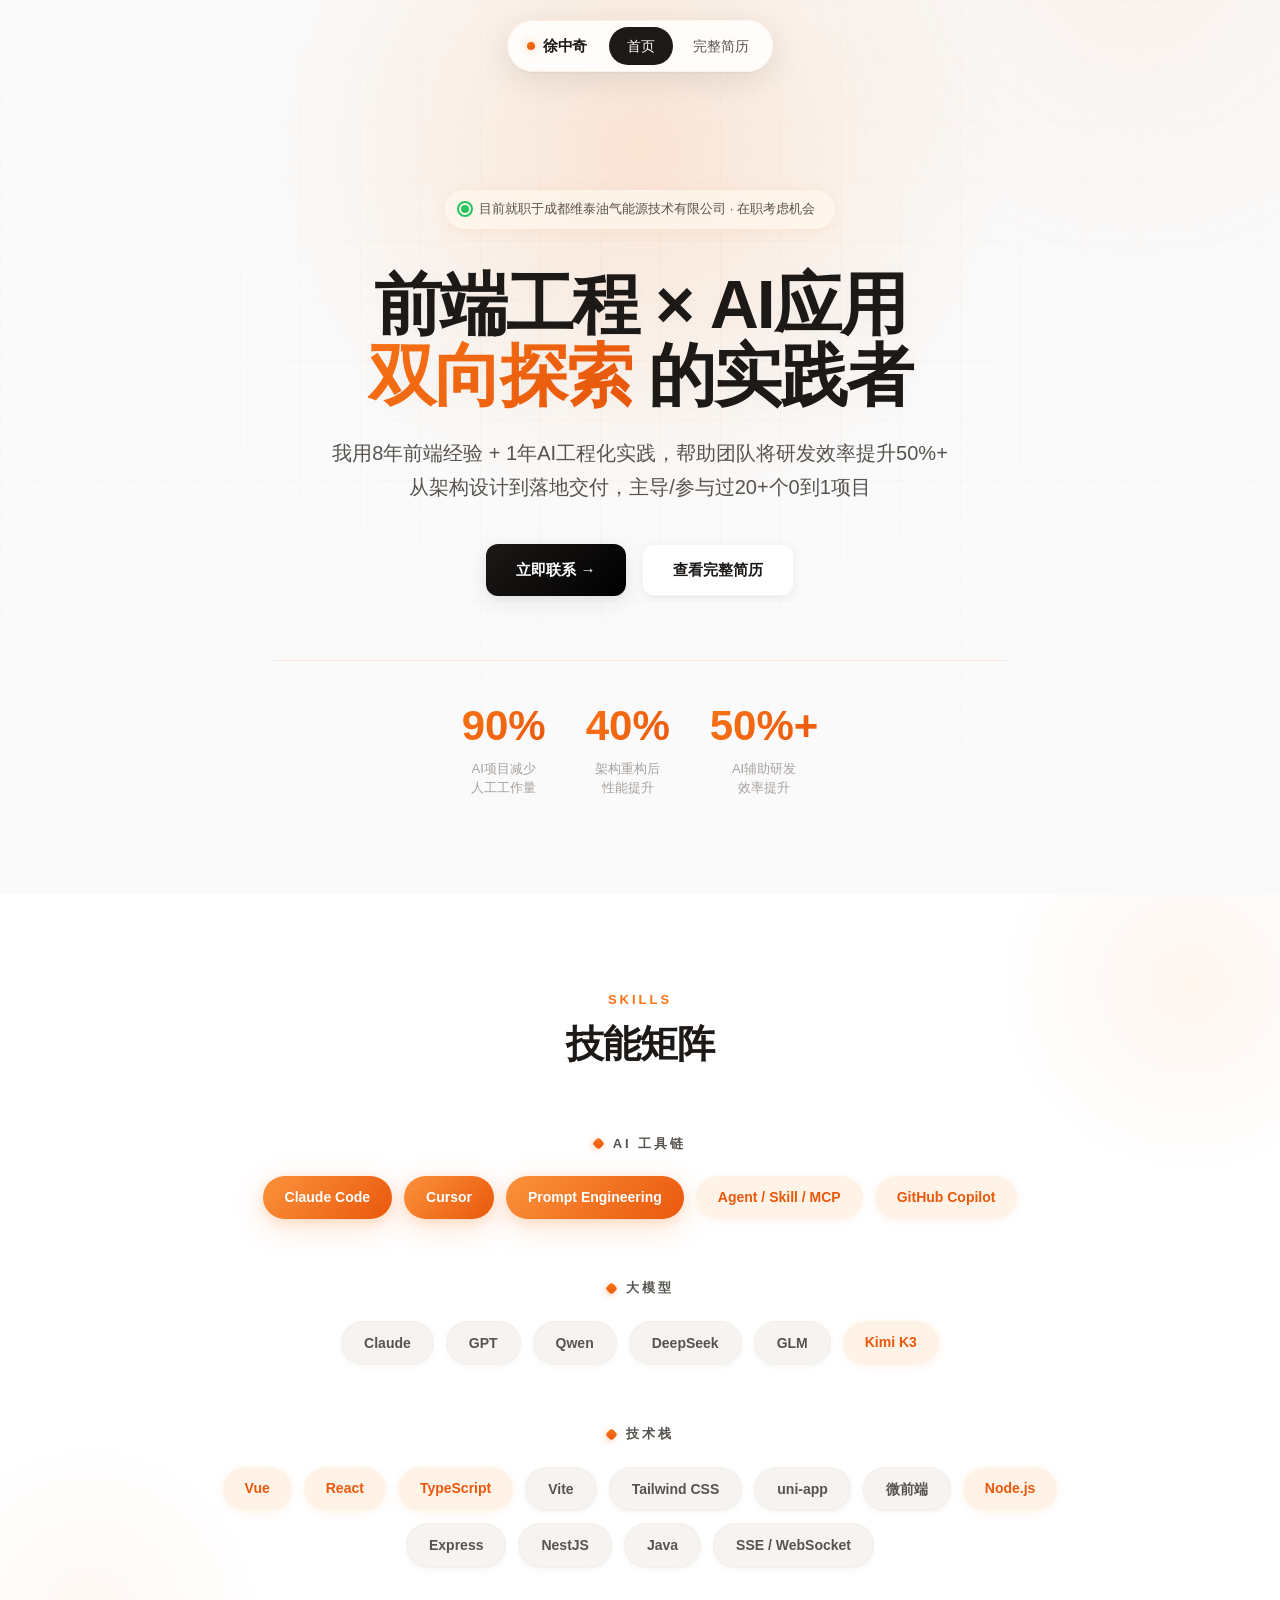
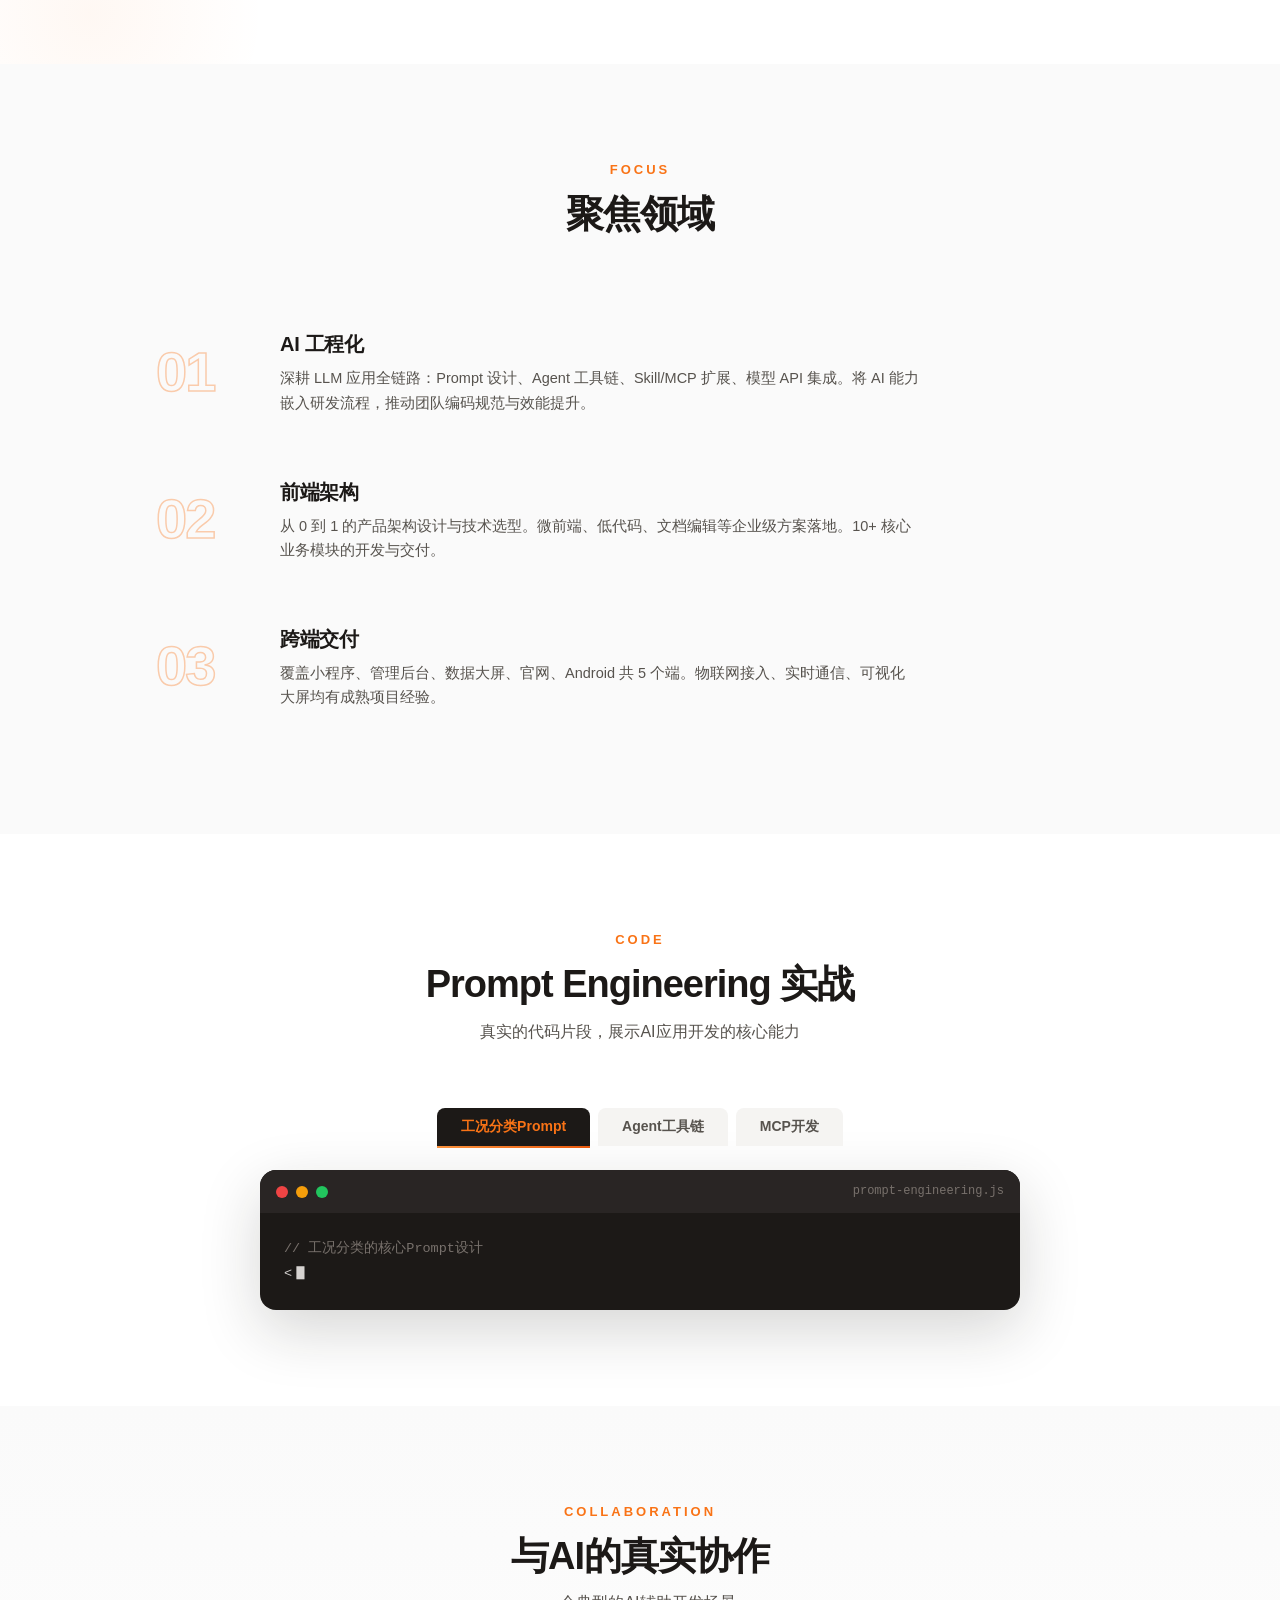
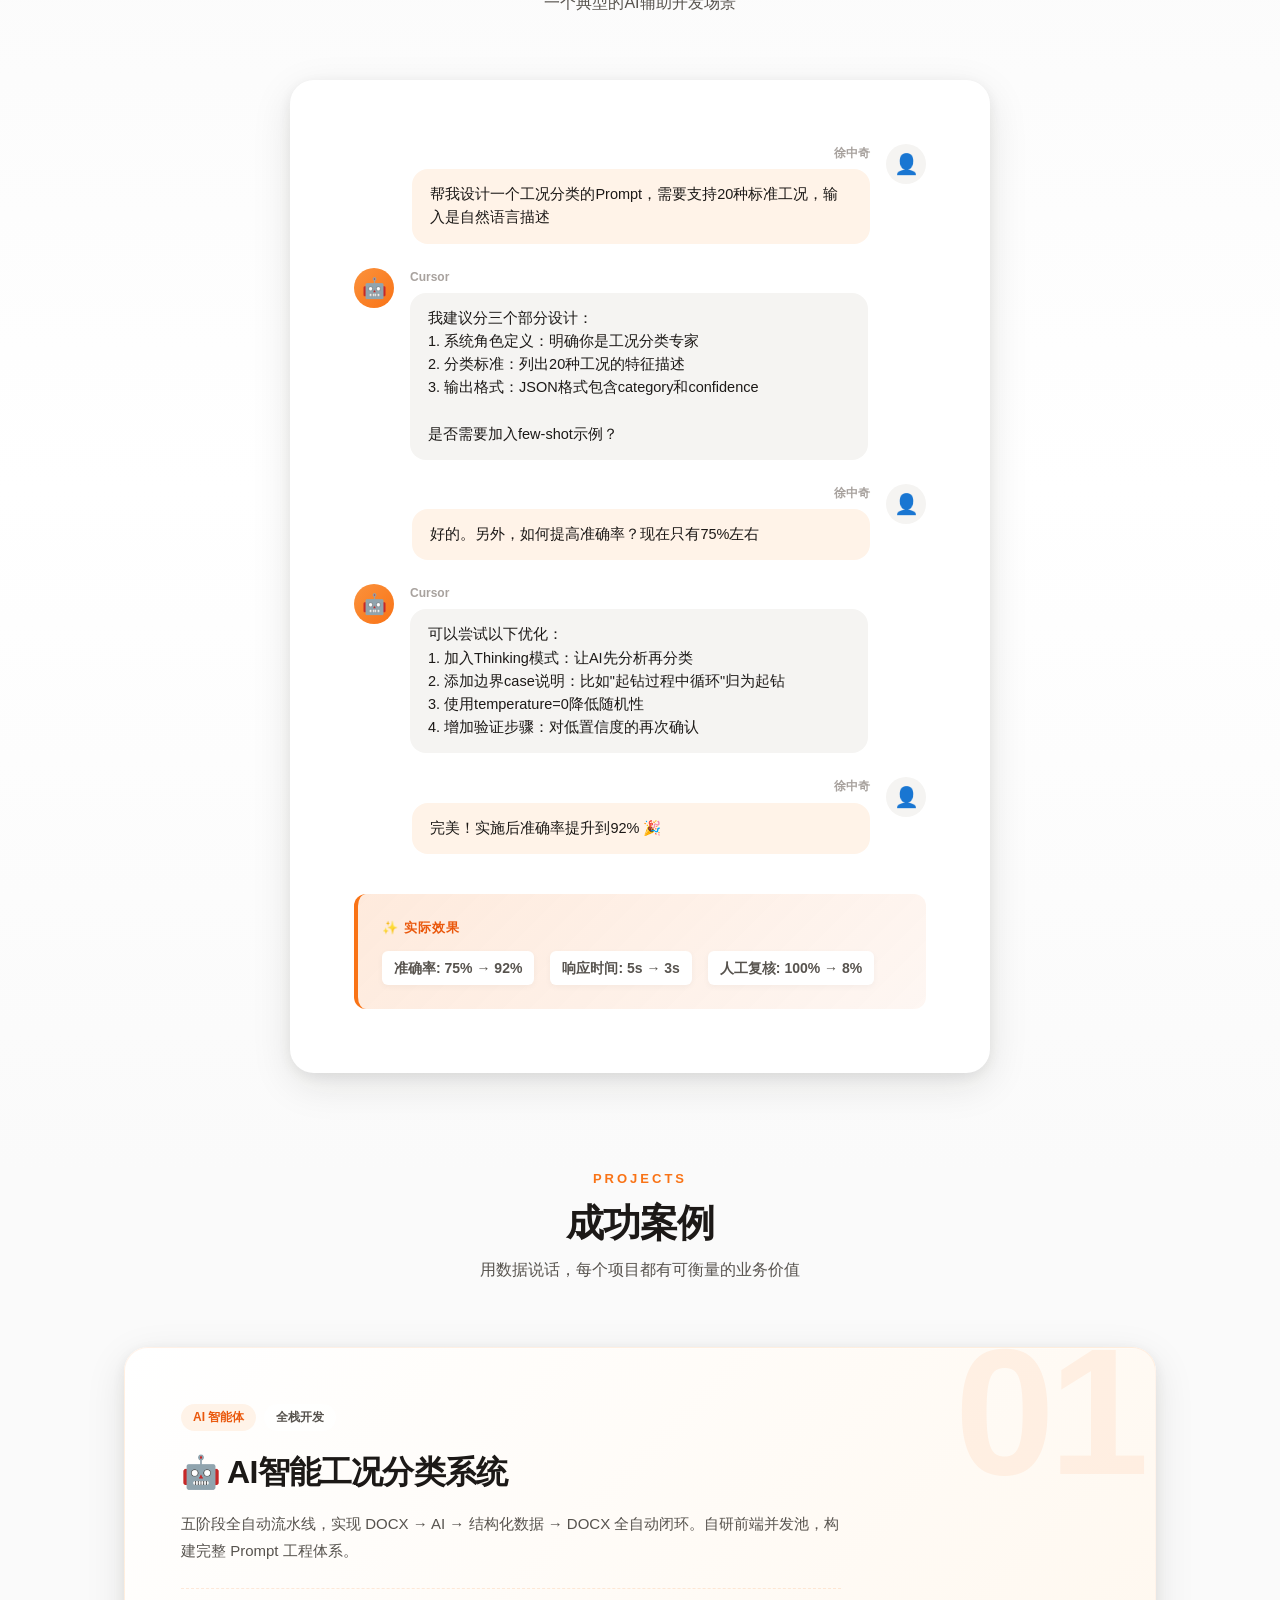
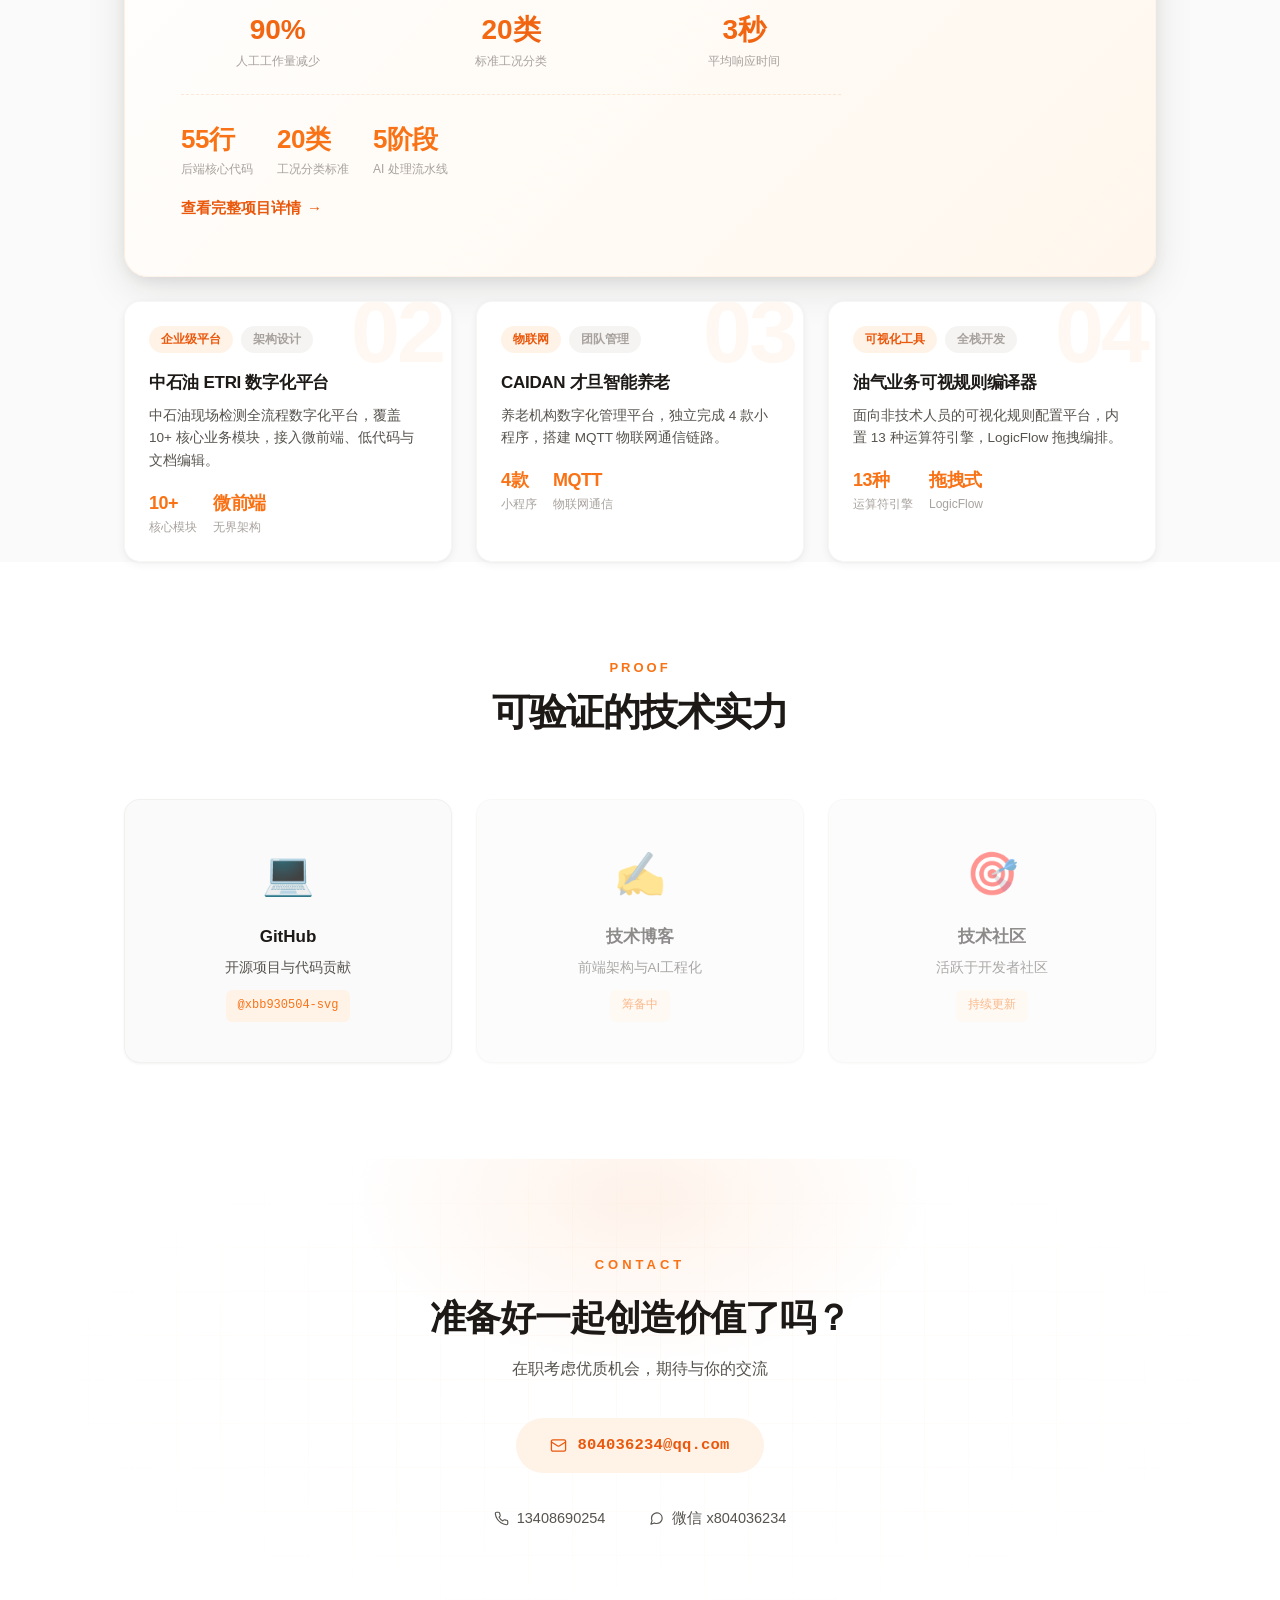
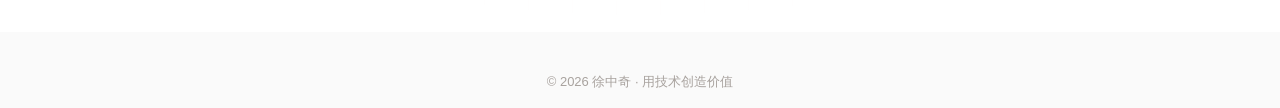
==== commit d9c8e9e4: "fix: 修复导航链接，移除-v2后缀" ====
--- a/index.html
+++ b/index.html
@@ -25,8 +25,8 @@
         <div class="nav-pill">
             <a href="index-v2.html" class="nav-brand"><span class="dot"></span>徐中奇</a>
             <div class="nav-menu">
-                <a href="index-v2.html" class="nav-link active">首页</a>
-                <a href="resume-v2.html" class="nav-link">完整简历</a>
+                <a href="index.html" class="nav-link active">首页</a>
+                <a href="resume.html" class="nav-link">完整简历</a>
             </div>
         </div>
     </nav>
@@ -48,7 +48,7 @@
             </p>
             <div class="hero-actions">
                 <a href="#contact" class="btn btn-primary">立即联系 →</a>
-                <a href="resume-v2.html" class="btn btn-outline">查看完整简历</a>
+                <a href="resume.html" class="btn btn-outline">查看完整简历</a>
             </div>
             
             <!-- 核心亮点数据 -->
